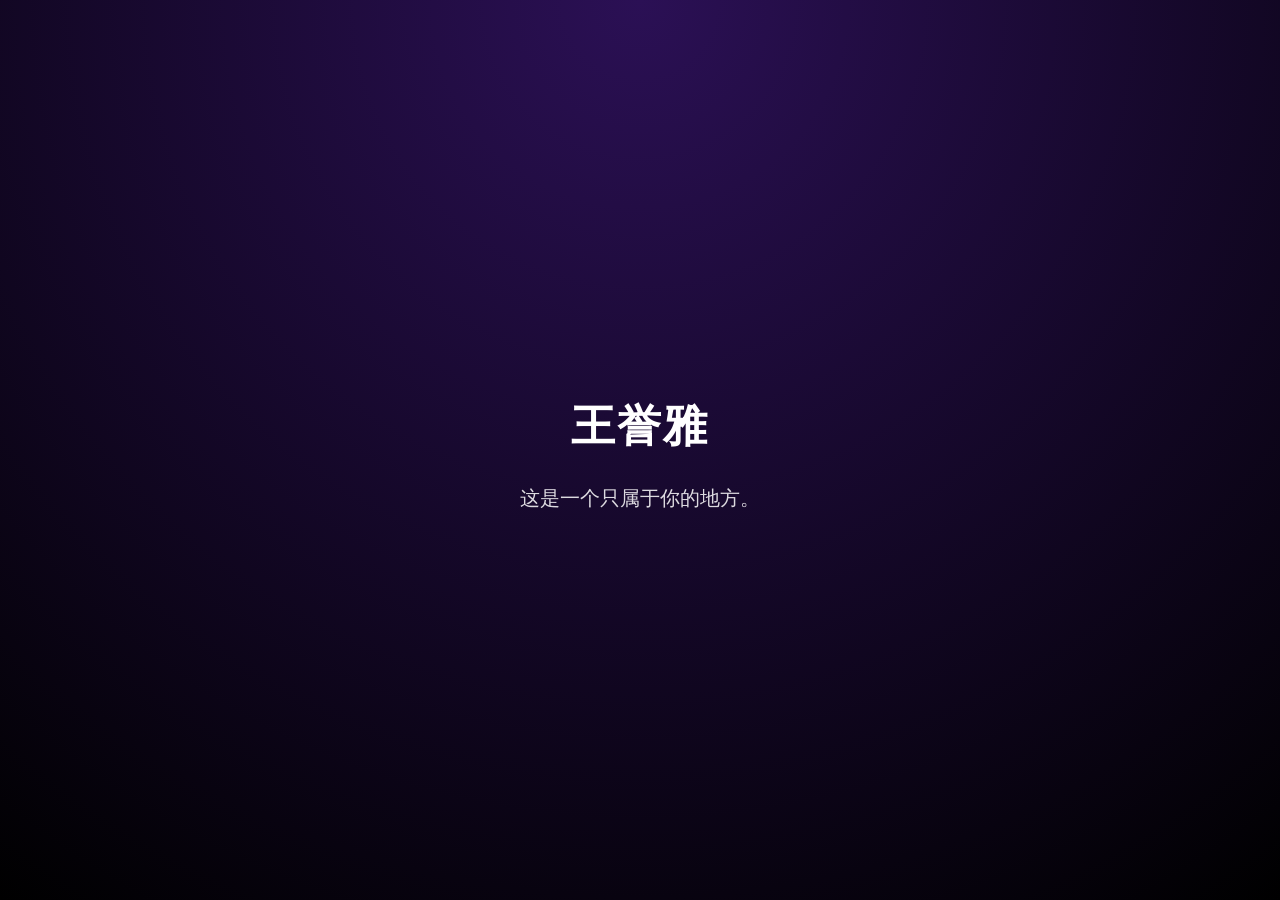
==== index.html @ dabc02f8 "Add initial HTML structure for Yuya page" ====
<!DOCTYPE html>
<html lang="zh-CN">
<head>
  <meta charset="UTF-8">
  <meta name="viewport" content="width=device-width, initial-scale=1.0">
  <title>Yuya</title>
  <style>
    body {
      margin: 0;
      height: 100vh;
      display: flex;
      align-items: center;
      justify-content: center;
      background: radial-gradient(circle at top, #2b1055, #000);
      color: white;
      font-family: -apple-system, BlinkMacSystemFont, "Microsoft YaHei", sans-serif;
      text-align: center;
    }
    h1 {
      font-size: 44px;
      letter-spacing: 2px;
    }
    p {
      font-size: 20px;
      opacity: 0.85;
    }
  </style>
</head>
<body>
  <div>
    <h1>王誉雅</h1>
    <p>这是一个只属于你的地方。</p>
  </div>
</body>
</html>
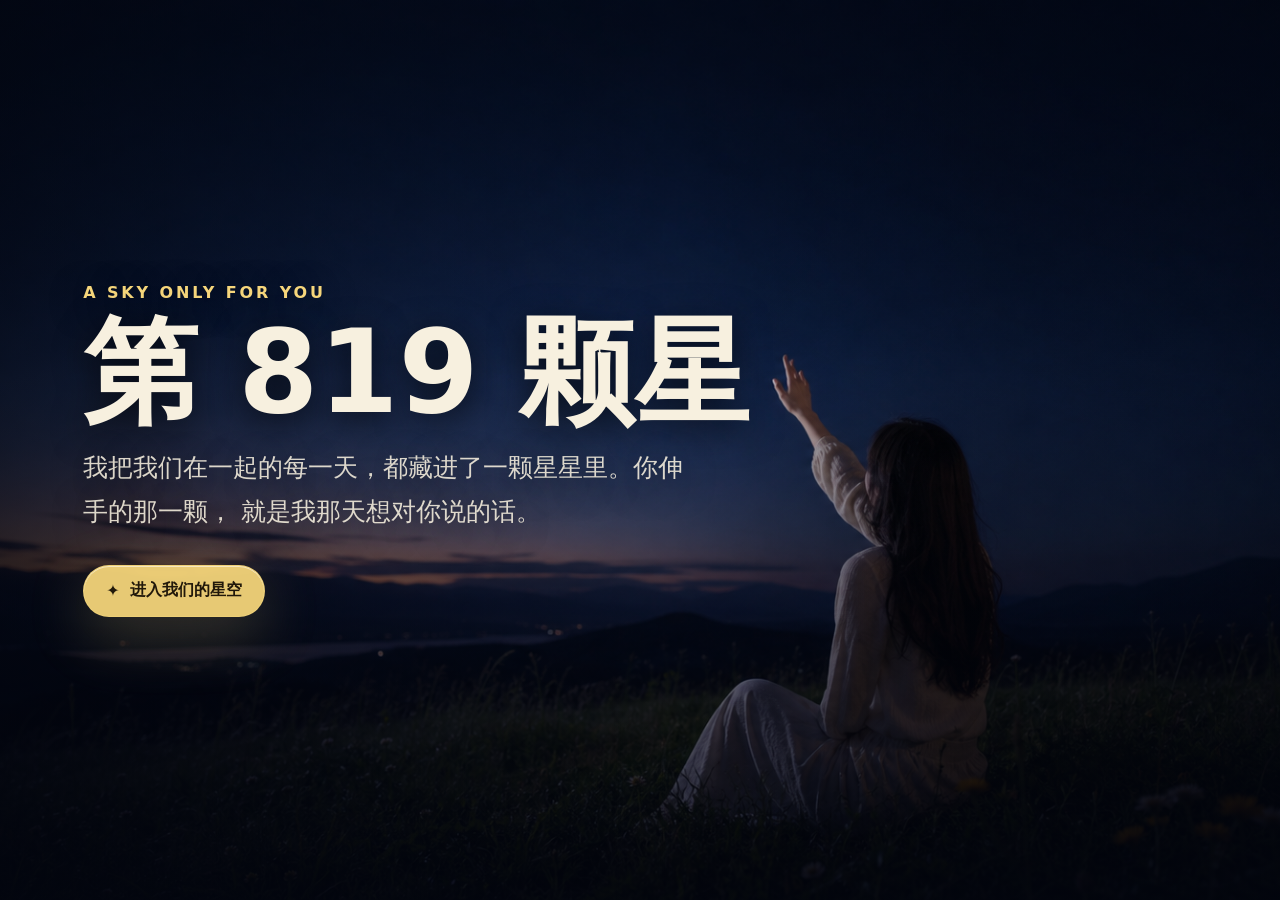
==== commit 23d8ff8f: "Deploy interactive star gift site" ====
--- a/index.html
+++ b/index.html
@@ -1,35 +1,96 @@
-<!DOCTYPE html>
+<!doctype html>
 <html lang="zh-CN">
-<head>
-  <meta charset="UTF-8">
-  <meta name="viewport" content="width=device-width, initial-scale=1.0">
-  <title>Yuya</title>
-  <style>
-    body {
-      margin: 0;
-      height: 100vh;
-      display: flex;
-      align-items: center;
-      justify-content: center;
-      background: radial-gradient(circle at top, #2b1055, #000);
-      color: white;
-      font-family: -apple-system, BlinkMacSystemFont, "Microsoft YaHei", sans-serif;
-      text-align: center;
-    }
-    h1 {
-      font-size: 44px;
-      letter-spacing: 2px;
-    }
-    p {
-      font-size: 20px;
-      opacity: 0.85;
-    }
-  </style>
-</head>
-<body>
-  <div>
-    <h1>王誉雅</h1>
-    <p>这是一个只属于你的地方。</p>
-  </div>
-</body>
+  <head>
+    <meta charset="UTF-8" />
+    <meta name="viewport" content="width=device-width, initial-scale=1.0" />
+    <meta
+      name="description"
+      content="一片会随着相爱天数生长的星空，每一天都是一颗可以摘下的星。"
+    />
+    <title>第 661 颗星</title>
+    <link
+      rel="icon"
+      href="data:image/svg+xml,%3Csvg xmlns='http://www.w3.org/2000/svg' viewBox='0 0 64 64'%3E%3Crect width='64' height='64' rx='18' fill='%23090f1f'/%3E%3Cpath d='M32 8l5.5 17.8L56 32l-18.5 6.2L32 56l-5.5-17.8L8 32l18.5-6.2L32 8z' fill='%23f6d67b'/%3E%3C/svg%3E"
+    />
+    <link rel="stylesheet" href="styles.css" />
+  </head>
+  <body>
+    <main class="app-shell" id="app">
+      <section class="intro" id="intro" aria-label="开场">
+        <img
+          class="intro__image"
+          src="assets/meadow-girl-real-sky.png"
+          alt="夜晚草坪上，一个女孩坐着向干净的夜空伸手"
+        />
+        <div class="intro__shade" aria-hidden="true"></div>
+        <div class="intro__copy">
+          <p class="intro__eyebrow">A sky only for you</p>
+          <h1>第 <span data-day-count>661</span> 颗星</h1>
+          <p>
+            我把我们在一起的每一天，都藏进了一颗星星里。你伸手的那一颗，
+            就是我那天想对你说的话。
+          </p>
+          <button class="intro__button" id="enterButton" type="button">
+            <span aria-hidden="true">✦</span>
+            进入我们的星空
+          </button>
+        </div>
+      </section>
+
+      <section class="sky" aria-label="我们的星空">
+        <img
+          class="sky__scene"
+          id="sceneImage"
+          src="assets/meadow-girl-real-sky.png"
+          alt="女孩坐在夜晚草坪上，向真实悬挂的星空伸出手"
+        />
+        <div class="sky__film" aria-hidden="true"></div>
+        <div class="sky__weather" aria-hidden="true"></div>
+
+        <header class="topbar" aria-label="星空状态">
+          <a class="brand" href="#app" aria-label="回到开场">
+            <span aria-hidden="true">✦</span>
+            <strong>第 <span data-day-count>661</span> 颗星</strong>
+          </a>
+          <div class="day-counter" aria-live="polite">
+            我们已经在一起
+            <strong data-day-count>661</strong>
+            天
+          </div>
+          <div class="sky-actions" aria-label="选择星星">
+            <button id="todayButton" type="button" aria-label="摘今天的星星">
+              今日
+            </button>
+            <button id="randomButton" type="button" aria-label="随机摘一颗星星">
+              随机
+            </button>
+            <label class="date-jump" aria-label="按日期寻找星星">
+              <span>日期</span>
+              <input id="dateInput" type="date" />
+            </label>
+          </div>
+        </header>
+
+        <div class="star-layer" id="starLayer" aria-label="可以摘下的星星"></div>
+        <div class="traveler-layer" id="travelerLayer" aria-hidden="true"></div>
+        <div class="hand-glow" id="handGlow" aria-hidden="true"></div>
+
+        <article class="projection" id="projection" aria-live="polite">
+          <span class="projection__day" id="projectionDay">第 661 天</span>
+          <h2 id="projectionTitle">今晚，先把这颗星给你</h2>
+          <p id="projectionMessage">
+            这颗星星还没有写下正式的话，但它已经属于我们。
+          </p>
+          <time id="projectionDate" datetime=""></time>
+        </article>
+
+        <p class="quiet-note">
+          这片星空会每天多一颗，直到很久很久以后。
+        </p>
+      </section>
+    </main>
+
+    <script src="data/stars.js"></script>
+    <script src="script.js"></script>
+  </body>
 </html>
--- a/styles.css
+++ b/styles.css
@@ -0,0 +1,735 @@
+:root {
+  color-scheme: dark;
+  --night: #07101d;
+  --night-deep: #030713;
+  --ink: #f7f0df;
+  --muted: rgba(247, 240, 223, 0.72);
+  --soft: rgba(247, 240, 223, 0.14);
+  --gold: #f6d67b;
+  --gold-hot: #fff0ad;
+  --rose: #f7a4a8;
+  --teal: #84e1d8;
+  --grass: #9ddb8c;
+  --panel: rgba(4, 10, 23, 0.48);
+  --line: rgba(255, 255, 255, 0.18);
+  --hand-x: 64.6vw;
+  --hand-y: 41.5vh;
+  font-family:
+    "Songti SC", "Noto Serif SC", "PingFang SC", system-ui, -apple-system,
+    BlinkMacSystemFont, "Segoe UI", sans-serif;
+}
+
+* {
+  box-sizing: border-box;
+}
+
+html,
+body {
+  min-width: 320px;
+  min-height: 100%;
+  margin: 0;
+}
+
+body {
+  overflow: hidden;
+  background: var(--night-deep);
+  color: var(--ink);
+}
+
+button,
+input {
+  font: inherit;
+}
+
+button {
+  cursor: pointer;
+}
+
+.app-shell {
+  position: relative;
+  min-height: 100svh;
+  overflow: hidden;
+  background: var(--night);
+}
+
+.intro,
+.sky {
+  position: absolute;
+  inset: 0;
+  min-height: 100svh;
+}
+
+.intro {
+  z-index: 20;
+  display: grid;
+  place-items: center;
+  padding: 32px;
+  transition:
+    opacity 900ms ease,
+    visibility 900ms ease,
+    transform 900ms ease;
+}
+
+.is-entered .intro {
+  pointer-events: none;
+  visibility: hidden;
+  opacity: 0;
+  transform: scale(1.04);
+}
+
+.intro__image,
+.sky__scene {
+  position: absolute;
+  inset: 0;
+  width: 100%;
+  height: 100%;
+  object-fit: cover;
+  object-position: center center;
+}
+
+.intro__shade {
+  position: absolute;
+  inset: 0;
+  background:
+    linear-gradient(180deg, rgba(2, 5, 15, 0.56), rgba(2, 5, 15, 0.18) 42%, rgba(2, 5, 15, 0.78)),
+    linear-gradient(90deg, rgba(2, 5, 15, 0.7), transparent 52%, rgba(2, 5, 15, 0.32));
+}
+
+.intro__copy {
+  position: relative;
+  width: min(760px, 100%);
+  margin-right: auto;
+  padding-left: clamp(0px, 4vw, 56px);
+  text-shadow: 0 8px 34px rgba(0, 0, 0, 0.62);
+}
+
+.intro__eyebrow {
+  margin: 0 0 16px;
+  color: var(--gold);
+  font-size: clamp(13px, 1.3vw, 16px);
+  font-weight: 700;
+  letter-spacing: 0.18em;
+  text-transform: uppercase;
+}
+
+.intro h1 {
+  margin: 0 0 18px;
+  font-size: clamp(52px, 9vw, 118px);
+  font-weight: 800;
+  line-height: 0.95;
+  letter-spacing: 0;
+}
+
+.intro p:not(.intro__eyebrow) {
+  max-width: 620px;
+  margin: 0 0 30px;
+  color: rgba(247, 240, 223, 0.88);
+  font-size: clamp(18px, 2.1vw, 25px);
+  line-height: 1.78;
+}
+
+.intro__button {
+  display: inline-flex;
+  align-items: center;
+  justify-content: center;
+  gap: 10px;
+  min-height: 52px;
+  padding: 0 22px;
+  border: 1px solid rgba(246, 214, 123, 0.42);
+  border-radius: 999px;
+  background: rgba(246, 214, 123, 0.94);
+  color: #21180a;
+  font-weight: 800;
+  box-shadow:
+    0 18px 60px rgba(246, 214, 123, 0.24),
+    inset 0 1px 0 rgba(255, 255, 255, 0.54);
+  transition:
+    transform 180ms ease,
+    box-shadow 180ms ease;
+}
+
+.intro__button:hover {
+  transform: translateY(-2px);
+  box-shadow:
+    0 24px 72px rgba(246, 214, 123, 0.32),
+    inset 0 1px 0 rgba(255, 255, 255, 0.62);
+}
+
+.sky {
+  z-index: 1;
+  overflow: hidden;
+}
+
+.sky__film,
+.sky__weather {
+  position: absolute;
+  inset: 0;
+  pointer-events: none;
+}
+
+.sky__film {
+  background:
+    linear-gradient(180deg, rgba(2, 5, 15, 0.5) 0%, rgba(2, 5, 15, 0.2) 34%, rgba(2, 5, 15, 0.12) 62%, rgba(2, 5, 15, 0.5) 100%),
+    radial-gradient(circle at 58% 38%, rgba(41, 103, 166, 0.18), transparent 42%),
+    linear-gradient(90deg, rgba(2, 5, 15, 0.34), transparent 46%, rgba(2, 5, 15, 0.22));
+}
+
+.sky__weather {
+  opacity: 0.72;
+  background-image:
+    radial-gradient(ellipse at 52% 26%, rgba(255, 246, 205, 0.12), transparent 32%),
+    radial-gradient(ellipse at 68% 36%, rgba(132, 225, 216, 0.12), transparent 34%),
+    linear-gradient(180deg, rgba(0, 0, 0, 0.2), transparent 38%, rgba(0, 0, 0, 0.28));
+  mask-image: linear-gradient(to bottom, rgba(0, 0, 0, 0.86), transparent 82%);
+}
+
+.topbar {
+  position: absolute;
+  top: 18px;
+  left: 50%;
+  z-index: 8;
+  display: grid;
+  grid-template-columns: auto minmax(190px, 1fr) auto;
+  align-items: center;
+  gap: 14px;
+  width: min(1180px, calc(100% - 28px));
+  min-height: 62px;
+  padding: 10px;
+  border: 1px solid rgba(255, 255, 255, 0.14);
+  border-radius: 28px;
+  background: rgba(3, 8, 20, 0.42);
+  box-shadow: 0 18px 80px rgba(0, 0, 0, 0.28);
+  transform: translateX(-50%);
+  backdrop-filter: blur(18px);
+}
+
+.brand {
+  display: inline-flex;
+  align-items: center;
+  gap: 10px;
+  min-width: 0;
+  color: var(--ink);
+  text-decoration: none;
+}
+
+.brand > span {
+  display: grid;
+  width: 36px;
+  height: 36px;
+  place-items: center;
+  border-radius: 50%;
+  background: rgba(246, 214, 123, 0.16);
+  color: var(--gold-hot);
+  box-shadow: 0 0 24px rgba(246, 214, 123, 0.24);
+}
+
+.brand strong,
+.day-counter strong {
+  font-weight: 800;
+}
+
+.day-counter {
+  min-width: 0;
+  color: rgba(247, 240, 223, 0.82);
+  font-size: 15px;
+  text-align: center;
+}
+
+.sky-actions {
+  display: flex;
+  align-items: center;
+  justify-content: flex-end;
+  gap: 8px;
+}
+
+.sky-actions button,
+.date-jump {
+  min-height: 40px;
+  border: 1px solid rgba(255, 255, 255, 0.14);
+  border-radius: 999px;
+  background: rgba(255, 255, 255, 0.08);
+  color: rgba(247, 240, 223, 0.88);
+  font-size: 14px;
+  font-weight: 700;
+}
+
+.sky-actions button {
+  padding: 0 15px;
+  transition:
+    background 160ms ease,
+    color 160ms ease,
+    transform 160ms ease;
+}
+
+.sky-actions button:hover {
+  background: rgba(246, 214, 123, 0.18);
+  color: var(--gold-hot);
+  transform: translateY(-1px);
+}
+
+.date-jump {
+  display: inline-flex;
+  align-items: center;
+  gap: 8px;
+  padding: 0 8px 0 14px;
+}
+
+.date-jump input {
+  width: 138px;
+  min-height: 30px;
+  border: 0;
+  color: var(--ink);
+  background: transparent;
+  color-scheme: dark;
+}
+
+.star-layer,
+.traveler-layer {
+  position: absolute;
+  inset: 0;
+  pointer-events: none;
+}
+
+.star-layer {
+  z-index: 4;
+  overflow: hidden;
+  perspective: 900px;
+  transform-style: preserve-3d;
+}
+
+.star {
+  position: absolute;
+  left: var(--x);
+  top: var(--y);
+  width: calc(var(--size) + 18px);
+  height: calc(var(--size) + 18px);
+  padding: 0;
+  border: 0;
+  border-radius: 50%;
+  background: transparent;
+  pointer-events: auto;
+  transform: translate3d(-50%, -50%, var(--depth)) scale(var(--scale));
+  animation:
+    star-suspend var(--sway) ease-in-out infinite,
+    twinkle var(--twinkle) ease-in-out infinite;
+  animation-delay: var(--delay);
+  transform-origin: 50% calc(0px - var(--thread));
+  will-change: transform, opacity;
+}
+
+.star::before {
+  content: "";
+  position: absolute;
+  left: 50%;
+  bottom: calc(50% + var(--size) * 0.18);
+  width: 1px;
+  height: var(--thread);
+  border-radius: 999px;
+  background: linear-gradient(
+    180deg,
+    transparent,
+    rgba(255, 255, 255, 0.08),
+    hsla(var(--hue), 100%, 86%, var(--thread-alpha))
+  );
+  opacity: var(--thread-alpha);
+  transform: translateX(-50%);
+  filter: blur(0.2px);
+  transition:
+    opacity 220ms ease,
+    height 220ms ease;
+}
+
+.star::after {
+  content: "";
+  position: absolute;
+  inset: 50% auto auto 50%;
+  width: calc(var(--size) * 7);
+  height: calc(var(--size) * 7);
+  border-radius: 50%;
+  opacity: 0.52;
+  background: radial-gradient(
+    circle,
+    hsla(var(--hue), 100%, 88%, 0.34),
+    hsla(var(--hue), 100%, 76%, 0.12) 36%,
+    transparent 68%
+  );
+  transform: translate(-50%, -50%);
+  filter: blur(1.1px);
+  transition:
+    opacity 180ms ease,
+    transform 180ms ease;
+}
+
+.star__core {
+  position: absolute;
+  left: 50%;
+  top: 50%;
+  width: var(--size);
+  height: var(--size);
+  border-radius: 50%;
+  background:
+    radial-gradient(circle at 35% 35%, #ffffff 0 16%, hsla(var(--hue), 100%, 90%, 0.98) 24%, hsla(var(--hue), 100%, 68%, 0.86) 48%, rgba(255, 255, 255, 0.1) 64%, transparent 78%),
+    radial-gradient(circle, hsla(var(--hue), 100%, 70%, 0.55), transparent 74%);
+  box-shadow:
+    0 0 calc(var(--size) * 1.6) hsla(var(--hue), 100%, 88%, 0.86),
+    0 0 calc(var(--size) * 4.4) hsla(var(--hue), 100%, 70%, var(--halo)),
+    0 0 calc(var(--size) * 8) rgba(255, 255, 255, 0.08);
+  transform: translate(-50%, -50%);
+  transition:
+    transform 180ms ease,
+    box-shadow 180ms ease,
+    filter 180ms ease;
+}
+
+.star:hover,
+.star:focus-visible,
+.star.is-active {
+  z-index: 2;
+  outline: 0;
+}
+
+.star:hover::before,
+.star:focus-visible::before,
+.star.is-active::before {
+  opacity: calc(var(--thread-alpha) + 0.28);
+}
+
+.star:hover::after,
+.star:focus-visible::after,
+.star.is-active::after {
+  opacity: 1;
+  transform: translate(-50%, -50%) scale(1.35);
+}
+
+.star:hover .star__core,
+.star:focus-visible .star__core,
+.star.is-active .star__core {
+  filter: saturate(1.22) brightness(1.28);
+  transform: translate(-50%, -50%) scale(1.55);
+  box-shadow:
+    0 0 calc(var(--size) * 2.6) hsla(var(--hue), 100%, 92%, 1),
+    0 0 calc(var(--size) * 7) hsla(var(--hue), 100%, 72%, 0.74),
+    0 0 calc(var(--size) * 13) rgba(132, 225, 216, 0.24);
+}
+
+.star--memory .star__core {
+  box-shadow:
+    0 0 calc(var(--size) * 2.4) rgba(247, 164, 168, 0.82),
+    0 0 calc(var(--size) * 6.2) rgba(247, 164, 168, 0.26),
+    0 0 calc(var(--size) * 11) rgba(255, 255, 255, 0.08);
+}
+
+.star--anniversary {
+  width: calc(var(--size) * 1.5 + 18px);
+  height: calc(var(--size) * 1.5 + 18px);
+}
+
+.star--anniversary .star__core {
+  width: calc(var(--size) * 1.5);
+  height: calc(var(--size) * 1.5);
+  box-shadow:
+    0 0 calc(var(--size) * 3) rgba(255, 246, 200, 1),
+    0 0 calc(var(--size) * 8.5) rgba(246, 214, 123, 0.54),
+    0 0 calc(var(--size) * 15) rgba(132, 225, 216, 0.18);
+}
+
+.star--letter {
+  width: calc(var(--size) * 1.85 + 18px);
+  height: calc(var(--size) * 1.85 + 18px);
+}
+
+.star--letter .star__core {
+  width: calc(var(--size) * 1.85);
+  height: calc(var(--size) * 1.85);
+  background:
+    radial-gradient(circle at 34% 34%, #ffffff 0 22%, #fff8d3 32%, rgba(246, 214, 123, 0.88) 52%, rgba(255, 255, 255, 0.12) 66%, transparent 80%),
+    radial-gradient(circle, rgba(247, 164, 168, 0.5), transparent 78%);
+  box-shadow:
+    0 0 calc(var(--size) * 4) rgba(255, 255, 255, 0.94),
+    0 0 calc(var(--size) * 12) rgba(246, 214, 123, 0.56),
+    0 0 calc(var(--size) * 18) rgba(247, 164, 168, 0.24);
+}
+
+.traveler-layer {
+  z-index: 10;
+}
+
+.traveling-star {
+  position: fixed;
+  left: 0;
+  top: 0;
+  width: 14px;
+  height: 14px;
+  border-radius: 50%;
+  background: #fff7c9;
+  box-shadow:
+    0 0 18px rgba(255, 247, 201, 1),
+    0 0 52px rgba(246, 214, 123, 0.72),
+    0 0 120px rgba(132, 225, 216, 0.34);
+  pointer-events: none;
+}
+
+.traveling-star::before,
+.traveling-star::after {
+  content: "";
+  position: absolute;
+  left: 50%;
+  top: 50%;
+  width: 64px;
+  height: 2px;
+  border-radius: 999px;
+  background: linear-gradient(90deg, transparent, rgba(255, 247, 201, 0.9), transparent);
+  transform: translate(-50%, -50%);
+}
+
+.traveling-star::after {
+  transform: translate(-50%, -50%) rotate(90deg);
+}
+
+.hand-glow {
+  position: fixed;
+  left: var(--hand-x);
+  top: var(--hand-y);
+  z-index: 7;
+  width: clamp(78px, 8vw, 128px);
+  height: clamp(78px, 8vw, 128px);
+  border-radius: 50%;
+  opacity: 0;
+  pointer-events: none;
+  background:
+    radial-gradient(circle, rgba(255, 244, 184, 0.7), rgba(246, 214, 123, 0.28) 34%, rgba(132, 225, 216, 0.1) 56%, transparent 72%);
+  transform: translate(-50%, -50%) scale(0.72);
+  transition:
+    opacity 240ms ease,
+    transform 420ms ease;
+  filter: blur(0.5px);
+}
+
+.is-catching .hand-glow {
+  opacity: 1;
+  transform: translate(-50%, -50%) scale(1);
+}
+
+.projection {
+  position: absolute;
+  top: clamp(118px, 18vh, 180px);
+  left: 50%;
+  z-index: 6;
+  width: min(920px, calc(100% - 36px));
+  pointer-events: none;
+  text-align: center;
+  text-shadow:
+    0 0 18px rgba(246, 214, 123, 0.28),
+    0 10px 36px rgba(0, 0, 0, 0.72);
+  opacity: 0;
+  transform: translate(-50%, 12px);
+  transition:
+    opacity 520ms ease,
+    transform 520ms ease;
+}
+
+.projection.is-visible {
+  opacity: 1;
+  transform: translate(-50%, 0);
+}
+
+.projection::before {
+  content: "";
+  position: absolute;
+  inset: -46px -24px -20px;
+  z-index: -1;
+  opacity: 0.82;
+  background:
+    linear-gradient(90deg, transparent, rgba(246, 214, 123, 0.12), transparent),
+    linear-gradient(180deg, rgba(132, 225, 216, 0.12), transparent 72%);
+  mask-image: radial-gradient(ellipse at center, #000 0 54%, transparent 78%);
+}
+
+.projection__day {
+  display: inline-flex;
+  align-items: center;
+  min-height: 30px;
+  padding: 0 14px;
+  border: 1px solid rgba(246, 214, 123, 0.28);
+  border-radius: 999px;
+  background: rgba(246, 214, 123, 0.1);
+  color: var(--gold-hot);
+  font-size: 14px;
+  font-weight: 800;
+}
+
+.projection h2 {
+  margin: 15px 0 12px;
+  color: #fff8da;
+  font-size: clamp(31px, 4.35vw, 58px);
+  font-weight: 800;
+  line-height: 1.08;
+  letter-spacing: 0;
+}
+
+.projection p {
+  margin: 0 auto;
+  max-width: 780px;
+  color: rgba(247, 240, 223, 0.92);
+  font-size: clamp(17px, 2.3vw, 25px);
+  line-height: 1.8;
+}
+
+.projection time {
+  display: block;
+  margin-top: 16px;
+  color: rgba(132, 225, 216, 0.86);
+  font-size: 14px;
+  font-weight: 700;
+}
+
+.quiet-note {
+  position: absolute;
+  left: 50%;
+  bottom: clamp(18px, 4vh, 42px);
+  z-index: 8;
+  width: min(760px, calc(100% - 32px));
+  margin: 0;
+  color: rgba(247, 240, 223, 0.76);
+  font-size: clamp(14px, 1.7vw, 18px);
+  line-height: 1.6;
+  text-align: center;
+  text-shadow: 0 8px 28px rgba(0, 0, 0, 0.72);
+  transform: translateX(-50%);
+}
+
+@keyframes twinkle {
+  0%,
+  100% {
+    opacity: 0.52;
+  }
+  45% {
+    opacity: 0.9;
+  }
+  70% {
+    opacity: 0.34;
+  }
+}
+
+@keyframes star-suspend {
+  0%,
+  100% {
+    transform: translate3d(-50%, -50%, var(--depth)) scale(var(--scale)) rotate(-0.45deg);
+  }
+  50% {
+    transform: translate3d(calc(-50% + 2px), calc(-50% - 1px), var(--depth)) scale(var(--scale)) rotate(0.45deg);
+  }
+}
+
+@media (max-width: 820px) {
+  .intro {
+    place-items: end start;
+    padding: 28px 22px 86px;
+  }
+
+  .intro__shade {
+    background:
+      linear-gradient(180deg, rgba(2, 5, 15, 0.38), rgba(2, 5, 15, 0.18) 32%, rgba(2, 5, 15, 0.84)),
+      linear-gradient(90deg, rgba(2, 5, 15, 0.58), transparent);
+  }
+
+  .intro__copy {
+    padding-left: 0;
+  }
+
+  .intro h1 {
+    font-size: clamp(46px, 17vw, 82px);
+  }
+
+  .intro p:not(.intro__eyebrow) {
+    font-size: 17px;
+  }
+
+  .topbar {
+    grid-template-columns: 1fr;
+    gap: 8px;
+    width: calc(100% - 22px);
+    border-radius: 22px;
+  }
+
+  .brand {
+    justify-content: center;
+  }
+
+  .day-counter {
+    font-size: 14px;
+  }
+
+  .sky-actions {
+    justify-content: center;
+    flex-wrap: wrap;
+  }
+
+  .sky-actions button,
+  .date-jump {
+    min-height: 36px;
+    font-size: 13px;
+  }
+
+  .date-jump input {
+    width: 126px;
+  }
+
+  .projection {
+    top: clamp(202px, 25vh, 228px);
+  }
+
+  .projection h2 {
+    font-size: clamp(28px, 10vw, 46px);
+  }
+
+  .projection p {
+    font-size: 16px;
+  }
+
+  .quiet-note {
+    bottom: 18px;
+    font-size: 13px;
+  }
+
+  .star {
+    width: calc(var(--size) * 1.12);
+    height: calc(var(--size) * 1.12);
+  }
+}
+
+@media (max-width: 520px) {
+  .sky__scene,
+  .intro__image {
+    object-position: 57% center;
+  }
+
+  .projection {
+    top: clamp(208px, 26vh, 232px);
+  }
+
+  .projection__day {
+    min-height: 26px;
+    font-size: 12px;
+  }
+
+  .projection time {
+    font-size: 12px;
+  }
+
+  .date-jump {
+    width: min(100%, 260px);
+    justify-content: center;
+  }
+}
+
+@media (prefers-reduced-motion: reduce) {
+  *,
+  *::before,
+  *::after {
+    scroll-behavior: auto !important;
+    animation-duration: 1ms !important;
+    animation-iteration-count: 1 !important;
+    transition-duration: 1ms !important;
+  }
+}
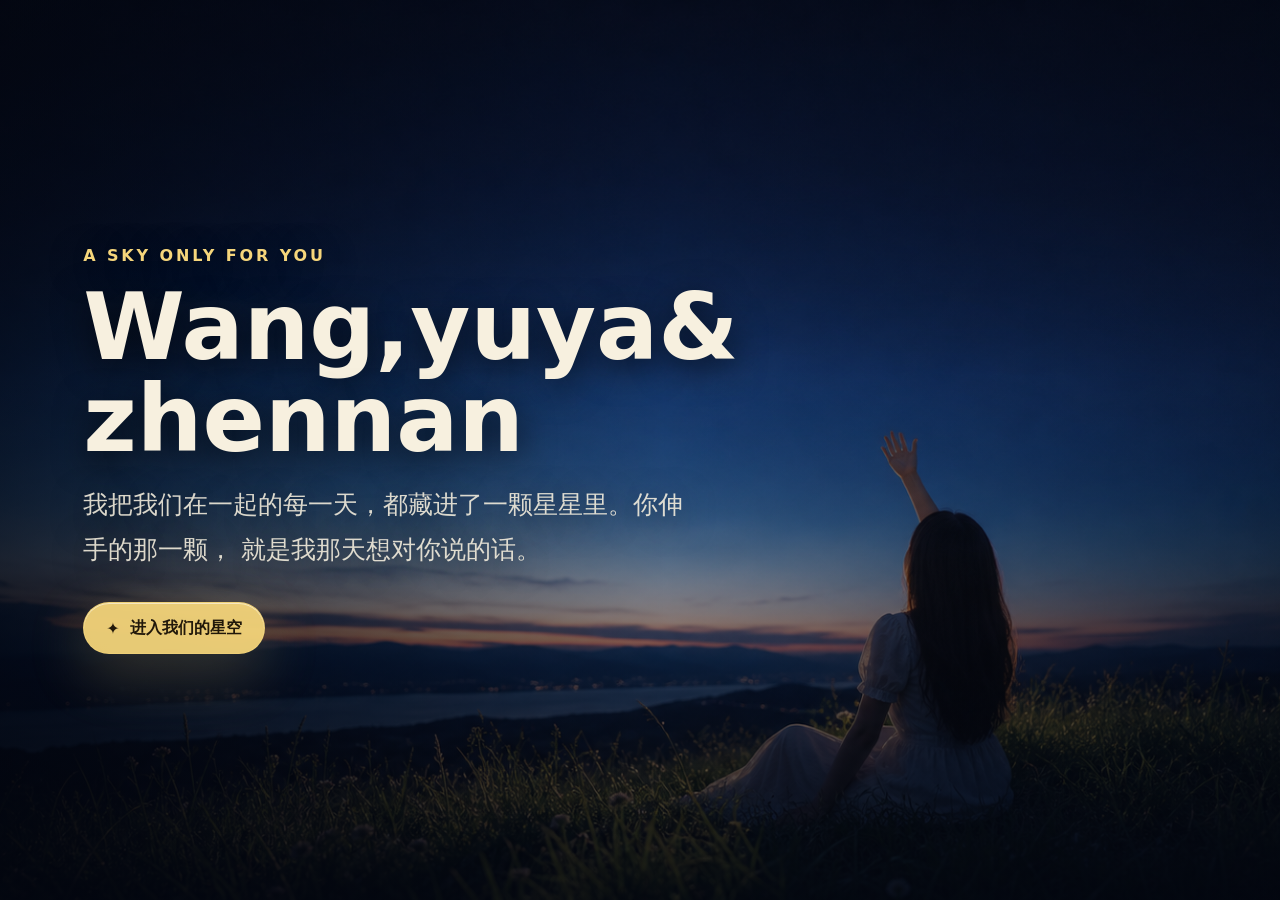
==== commit 6e5a0792: "Refine starfield depth and interaction" ====
--- a/index.html
+++ b/index.html
@@ -7,7 +7,7 @@
       name="description"
       content="一片会随着相爱天数生长的星空，每一天都是一颗可以摘下的星。"
     />
-    <title>第 661 颗星</title>
+    <title>Wang,yuya&zhennan</title>
     <link
       rel="icon"
       href="data:image/svg+xml,%3Csvg xmlns='http://www.w3.org/2000/svg' viewBox='0 0 64 64'%3E%3Crect width='64' height='64' rx='18' fill='%23090f1f'/%3E%3Cpath d='M32 8l5.5 17.8L56 32l-18.5 6.2L32 56l-5.5-17.8L8 32l18.5-6.2L32 8z' fill='%23f6d67b'/%3E%3C/svg%3E"
@@ -15,17 +15,22 @@
     <link rel="stylesheet" href="styles.css" />
   </head>
   <body>
+    <div class="loader" id="loader" aria-label="正在加载星空">
+      <div class="loader__spark" aria-hidden="true">✦</div>
+      <p>正在铺开星空…</p>
+    </div>
+
     <main class="app-shell" id="app">
       <section class="intro" id="intro" aria-label="开场">
         <img
           class="intro__image"
-          src="assets/meadow-girl-real-sky.png"
+          src="assets/meadow-girl-hq-sky.png"
           alt="夜晚草坪上，一个女孩坐着向干净的夜空伸手"
         />
         <div class="intro__shade" aria-hidden="true"></div>
         <div class="intro__copy">
           <p class="intro__eyebrow">A sky only for you</p>
-          <h1>第 <span data-day-count>661</span> 颗星</h1>
+          <h1>Wang,yuya&zhennan</h1>
           <p>
             我把我们在一起的每一天，都藏进了一颗星星里。你伸手的那一颗，
             就是我那天想对你说的话。
@@ -41,16 +46,25 @@
         <img
           class="sky__scene"
           id="sceneImage"
-          src="assets/meadow-girl-real-sky.png"
+          src="assets/meadow-girl-hq-sky.png"
           alt="女孩坐在夜晚草坪上，向真实悬挂的星空伸出手"
         />
+        <img
+          class="sky__figure"
+          id="figureMotion"
+          src="assets/meadow-girl-hq-sky.png"
+          alt=""
+          aria-hidden="true"
+        />
+        <div class="sky__depth" aria-hidden="true"></div>
         <div class="sky__film" aria-hidden="true"></div>
         <div class="sky__weather" aria-hidden="true"></div>
+        <canvas class="star-canvas" id="starCanvas" aria-hidden="true"></canvas>
 
         <header class="topbar" aria-label="星空状态">
           <a class="brand" href="#app" aria-label="回到开场">
             <span aria-hidden="true">✦</span>
-            <strong>第 <span data-day-count>661</span> 颗星</strong>
+            <strong>Wang,yuya&zhennan</strong>
           </a>
           <div class="day-counter" aria-live="polite">
             我们已经在一起
--- a/styles.css
+++ b/styles.css
@@ -23,6 +23,41 @@
   box-sizing: border-box;
 }
 
+.loader {
+  position: fixed;
+  inset: 0;
+  z-index: 100;
+  display: grid;
+  place-items: center;
+  align-content: center;
+  gap: 16px;
+  background: var(--night-deep);
+  transition: opacity 500ms ease, visibility 500ms ease;
+}
+
+.loader.is-hidden {
+  opacity: 0;
+  visibility: hidden;
+  pointer-events: none;
+}
+
+.loader__spark {
+  font-size: 48px;
+  color: var(--gold-hot);
+  animation: loaderPulse 1.2s ease-in-out infinite;
+}
+
+.loader p {
+  margin: 0;
+  color: var(--muted);
+  font-size: 15px;
+}
+
+@keyframes loaderPulse {
+  0%, 100% { opacity: 0.4; transform: scale(0.8); }
+  50% { opacity: 1; transform: scale(1.1); }
+}
+
 html,
 body {
   min-width: 320px;
@@ -78,13 +113,78 @@
 }
 
 .intro__image,
-.sky__scene {
+.sky__scene,
+.sky__figure {
   position: absolute;
   inset: 0;
+  z-index: 0;
   width: 100%;
   height: 100%;
   object-fit: cover;
   object-position: center center;
+}
+
+.sky__scene {
+  transform: scale(1.012);
+  filter: saturate(1.05) contrast(1.04) brightness(0.98);
+  transform-origin: 50% 55%;
+}
+
+.sky__figure {
+  z-index: 2;
+  pointer-events: none;
+  opacity: 0.96;
+  clip-path: polygon(48% 33%, 100% 28%, 100% 100%, 44% 100%);
+  filter: saturate(1.08) contrast(1.05) brightness(1.03);
+  -webkit-mask-image:
+    radial-gradient(ellipse at 70% 66%, #000 0 32%, rgba(0, 0, 0, 0.9) 42%, transparent 68%);
+  mask-image:
+    radial-gradient(ellipse at 70% 66%, #000 0 32%, rgba(0, 0, 0, 0.9) 42%, transparent 68%);
+  transform: translate3d(0, 0, 0) scale(1.012);
+  transform-origin: 69% 61%;
+  animation: figureIdle 8.5s cubic-bezier(0.45, 0, 0.2, 1) infinite;
+  will-change: transform, filter;
+}
+
+.app-shell.is-star-traveling .sky__figure {
+  animation: figureReach 1.65s cubic-bezier(0.16, 0.84, 0.18, 1) both;
+}
+
+.app-shell.is-star-traveling .sky__scene {
+  filter: saturate(1.07) contrast(1.05) brightness(1.01);
+}
+
+@keyframes figureIdle {
+  0%,
+  100% {
+    transform: translate3d(0, 0, 0) rotate(-0.03deg) scale(1.012);
+    filter: saturate(1.08) contrast(1.05) brightness(1.02);
+  }
+  45% {
+    transform: translate3d(0.28vw, -0.24vh, 0) rotate(0.12deg) scale(1.017);
+    filter: saturate(1.1) contrast(1.05) brightness(1.055);
+  }
+  70% {
+    transform: translate3d(0.08vw, 0.08vh, 0) rotate(0.02deg) scale(1.014);
+  }
+}
+
+@keyframes figureReach {
+  0% {
+    transform: translate3d(0, 0, 0) rotate(-0.03deg) scale(1.012);
+    filter: saturate(1.08) contrast(1.05) brightness(1.02);
+  }
+  36% {
+    transform: translate3d(0.22vw, -0.2vh, 0) rotate(0.04deg) scale(1.017);
+  }
+  66% {
+    transform: translate3d(0.55vw, -0.72vh, 0) rotate(0.28deg) scale(1.024);
+    filter: saturate(1.12) contrast(1.06) brightness(1.09);
+  }
+  100% {
+    transform: translate3d(0.12vw, -0.08vh, 0) rotate(0.02deg) scale(1.014);
+    filter: saturate(1.08) contrast(1.05) brightness(1.03);
+  }
 }
 
 .intro__shade {
@@ -114,10 +214,12 @@
 
 .intro h1 {
   margin: 0 0 18px;
-  font-size: clamp(52px, 9vw, 118px);
+  max-width: min(980px, 92vw);
+  font-size: clamp(42px, 7.2vw, 96px);
   font-weight: 800;
-  line-height: 0.95;
+  line-height: 1;
   letter-spacing: 0;
+  overflow-wrap: anywhere;
 }
 
 .intro p:not(.intro__eyebrow) {
@@ -160,27 +262,49 @@
   overflow: hidden;
 }
 
+.sky__depth,
 .sky__film,
 .sky__weather {
   position: absolute;
   inset: 0;
-  pointer-events: none;
+  z-index: 1;
+  pointer-events: none;
+}
+
+.sky__depth {
+  z-index: 1;
+  background:
+    linear-gradient(180deg, rgba(0, 3, 12, 0.58) 0%, rgba(0, 5, 17, 0.22) 38%, rgba(2, 9, 18, 0.04) 54%, rgba(1, 5, 11, 0.54) 100%),
+    linear-gradient(90deg, rgba(1, 4, 13, 0.36), transparent 38%, rgba(1, 5, 13, 0.08) 62%, rgba(1, 4, 12, 0.3)),
+    radial-gradient(ellipse at 68% 55%, rgba(255, 236, 174, 0.12), transparent 24%),
+    radial-gradient(ellipse at 67% 84%, rgba(8, 20, 18, 0.52), transparent 42%);
 }
 
 .sky__film {
+  z-index: 3;
   background:
-    linear-gradient(180deg, rgba(2, 5, 15, 0.5) 0%, rgba(2, 5, 15, 0.2) 34%, rgba(2, 5, 15, 0.12) 62%, rgba(2, 5, 15, 0.5) 100%),
-    radial-gradient(circle at 58% 38%, rgba(41, 103, 166, 0.18), transparent 42%),
-    linear-gradient(90deg, rgba(2, 5, 15, 0.34), transparent 46%, rgba(2, 5, 15, 0.22));
+    linear-gradient(180deg, rgba(2, 5, 15, 0.16) 0%, rgba(2, 5, 15, 0.02) 44%, rgba(2, 5, 15, 0.2) 80%, rgba(2, 5, 15, 0.56) 100%),
+    linear-gradient(90deg, rgba(2, 5, 15, 0.2), transparent 48%, rgba(2, 5, 15, 0.18));
 }
 
 .sky__weather {
-  opacity: 0.72;
+  z-index: 5;
+  opacity: 0.28;
   background-image:
-    radial-gradient(ellipse at 52% 26%, rgba(255, 246, 205, 0.12), transparent 32%),
-    radial-gradient(ellipse at 68% 36%, rgba(132, 225, 216, 0.12), transparent 34%),
-    linear-gradient(180deg, rgba(0, 0, 0, 0.2), transparent 38%, rgba(0, 0, 0, 0.28));
+    linear-gradient(105deg, transparent 0 38%, rgba(255, 246, 205, 0.045) 48%, transparent 62%),
+    radial-gradient(ellipse at 68% 36%, rgba(132, 225, 216, 0.055), transparent 38%);
+  -webkit-mask-image: linear-gradient(to bottom, rgba(0, 0, 0, 0.86), transparent 82%);
   mask-image: linear-gradient(to bottom, rgba(0, 0, 0, 0.86), transparent 82%);
+}
+
+.star-canvas {
+  position: absolute;
+  inset: 0;
+  z-index: 4;
+  width: 100%;
+  height: 100%;
+  pointer-events: none;
+  mix-blend-mode: screen;
 }
 
 .topbar {
@@ -291,199 +415,160 @@
 }
 
 .star-layer {
-  z-index: 4;
+  z-index: 5;
   overflow: hidden;
-  perspective: 900px;
-  transform-style: preserve-3d;
 }
 
 .star {
   position: absolute;
   left: var(--x);
   top: var(--y);
-  width: calc(var(--size) + 18px);
-  height: calc(var(--size) + 18px);
+  width: var(--hit);
+  height: var(--hit);
   padding: 0;
   border: 0;
   border-radius: 50%;
   background: transparent;
   pointer-events: auto;
-  transform: translate3d(-50%, -50%, var(--depth)) scale(var(--scale));
-  animation:
-    star-suspend var(--sway) ease-in-out infinite,
-    twinkle var(--twinkle) ease-in-out infinite;
-  animation-delay: var(--delay);
-  transform-origin: 50% calc(0px - var(--thread));
-  will-change: transform, opacity;
-}
-
-.star::before {
-  content: "";
-  position: absolute;
-  left: 50%;
-  bottom: calc(50% + var(--size) * 0.18);
-  width: 1px;
-  height: var(--thread);
-  border-radius: 999px;
-  background: linear-gradient(
-    180deg,
-    transparent,
-    rgba(255, 255, 255, 0.08),
-    hsla(var(--hue), 100%, 86%, var(--thread-alpha))
-  );
-  opacity: var(--thread-alpha);
-  transform: translateX(-50%);
-  filter: blur(0.2px);
-  transition:
-    opacity 220ms ease,
-    height 220ms ease;
-}
-
-.star::after {
-  content: "";
-  position: absolute;
-  inset: 50% auto auto 50%;
-  width: calc(var(--size) * 7);
-  height: calc(var(--size) * 7);
-  border-radius: 50%;
-  opacity: 0.52;
-  background: radial-gradient(
-    circle,
-    hsla(var(--hue), 100%, 88%, 0.34),
-    hsla(var(--hue), 100%, 76%, 0.12) 36%,
-    transparent 68%
-  );
   transform: translate(-50%, -50%);
-  filter: blur(1.1px);
-  transition:
-    opacity 180ms ease,
-    transform 180ms ease;
-}
-
-.star__core {
-  position: absolute;
-  left: 50%;
-  top: 50%;
-  width: var(--size);
-  height: var(--size);
-  border-radius: 50%;
-  background:
-    radial-gradient(circle at 35% 35%, #ffffff 0 16%, hsla(var(--hue), 100%, 90%, 0.98) 24%, hsla(var(--hue), 100%, 68%, 0.86) 48%, rgba(255, 255, 255, 0.1) 64%, transparent 78%),
-    radial-gradient(circle, hsla(var(--hue), 100%, 70%, 0.55), transparent 74%);
-  box-shadow:
-    0 0 calc(var(--size) * 1.6) hsla(var(--hue), 100%, 88%, 0.86),
-    0 0 calc(var(--size) * 4.4) hsla(var(--hue), 100%, 70%, var(--halo)),
-    0 0 calc(var(--size) * 8) rgba(255, 255, 255, 0.08);
-  transform: translate(-50%, -50%);
-  transition:
-    transform 180ms ease,
-    box-shadow 180ms ease,
-    filter 180ms ease;
 }
 
 .star:hover,
 .star:focus-visible,
 .star.is-active {
-  z-index: 2;
+  z-index: 3;
   outline: 0;
+}
+
+.star--has-message::after {
+  content: "";
+  position: absolute;
+  inset: 8%;
+  border-radius: 50%;
+  background:
+    radial-gradient(circle, rgba(255, 246, 205, 0.14), rgba(246, 214, 123, 0.04) 42%, transparent 72%);
+  filter: blur(8px);
+  animation: messagePulse 2.8s ease-in-out infinite;
+  pointer-events: none;
+}
+
+@keyframes messagePulse {
+  0%, 100% { opacity: 0.26; transform: scale(0.72); }
+  50% { opacity: 0.62; transform: scale(1); }
+}
+
+.star::before {
+  content: "";
+  position: absolute;
+  inset: 16%;
+  border-radius: 50%;
+  opacity: 0;
+  background:
+    radial-gradient(circle, rgba(255, 248, 220, 0.16), rgba(246, 214, 123, 0.045) 46%, transparent 76%);
+  filter: blur(12px);
+  transform: scale(0.52);
+  transition:
+    opacity 260ms ease,
+    transform 420ms cubic-bezier(0.16, 0.84, 0.2, 1);
+  pointer-events: none;
 }
 
 .star:hover::before,
 .star:focus-visible::before,
 .star.is-active::before {
-  opacity: calc(var(--thread-alpha) + 0.28);
-}
-
-.star:hover::after,
-.star:focus-visible::after,
-.star.is-active::after {
   opacity: 1;
-  transform: translate(-50%, -50%) scale(1.35);
-}
-
-.star:hover .star__core,
-.star:focus-visible .star__core,
-.star.is-active .star__core {
-  filter: saturate(1.22) brightness(1.28);
-  transform: translate(-50%, -50%) scale(1.55);
-  box-shadow:
-    0 0 calc(var(--size) * 2.6) hsla(var(--hue), 100%, 92%, 1),
-    0 0 calc(var(--size) * 7) hsla(var(--hue), 100%, 72%, 0.74),
-    0 0 calc(var(--size) * 13) rgba(132, 225, 216, 0.24);
-}
-
-.star--memory .star__core {
-  box-shadow:
-    0 0 calc(var(--size) * 2.4) rgba(247, 164, 168, 0.82),
-    0 0 calc(var(--size) * 6.2) rgba(247, 164, 168, 0.26),
-    0 0 calc(var(--size) * 11) rgba(255, 255, 255, 0.08);
-}
-
-.star--anniversary {
-  width: calc(var(--size) * 1.5 + 18px);
-  height: calc(var(--size) * 1.5 + 18px);
-}
-
-.star--anniversary .star__core {
-  width: calc(var(--size) * 1.5);
-  height: calc(var(--size) * 1.5);
-  box-shadow:
-    0 0 calc(var(--size) * 3) rgba(255, 246, 200, 1),
-    0 0 calc(var(--size) * 8.5) rgba(246, 214, 123, 0.54),
-    0 0 calc(var(--size) * 15) rgba(132, 225, 216, 0.18);
-}
-
-.star--letter {
-  width: calc(var(--size) * 1.85 + 18px);
-  height: calc(var(--size) * 1.85 + 18px);
-}
-
-.star--letter .star__core {
-  width: calc(var(--size) * 1.85);
-  height: calc(var(--size) * 1.85);
-  background:
-    radial-gradient(circle at 34% 34%, #ffffff 0 22%, #fff8d3 32%, rgba(246, 214, 123, 0.88) 52%, rgba(255, 255, 255, 0.12) 66%, transparent 80%),
-    radial-gradient(circle, rgba(247, 164, 168, 0.5), transparent 78%);
-  box-shadow:
-    0 0 calc(var(--size) * 4) rgba(255, 255, 255, 0.94),
-    0 0 calc(var(--size) * 12) rgba(246, 214, 123, 0.56),
-    0 0 calc(var(--size) * 18) rgba(247, 164, 168, 0.24);
+  transform: scale(1);
 }
 
 .traveler-layer {
   z-index: 10;
 }
 
-.traveling-star {
+.travel-canvas {
+  position: fixed;
+  inset: 0;
+  z-index: 100;
+  pointer-events: none;
+}
+
+/* Flying star — soft point light for the close approach */
+.fly-star {
   position: fixed;
   left: 0;
   top: 0;
-  width: 14px;
-  height: 14px;
+  z-index: 101;
+  width: 18px;
+  height: 18px;
   border-radius: 50%;
-  background: #fff7c9;
+  background: transparent;
+  transform: translate(-50%, -50%) scale(0);
+  pointer-events: none;
+  will-change: transform;
+  opacity: var(--fly-opacity, 0.96);
+  filter:
+    blur(var(--fly-blur, 0.18px))
+    drop-shadow(0 0 18px rgba(255, 246, 205, 0.58));
+}
+
+.fly-star__core {
+  position: absolute;
+  inset: -82%;
+  border-radius: 50%;
+  background: radial-gradient(
+    circle at 42% 38%,
+    rgba(255, 255, 255, 0.98) 0 5%,
+    rgba(255, 248, 216, 0.86) 14%,
+    rgba(246, 214, 123, 0.42) 37%,
+    rgba(132, 225, 216, 0.1) 58%,
+    rgba(132, 225, 216, 0) 76%
+  );
   box-shadow:
-    0 0 18px rgba(255, 247, 201, 1),
-    0 0 52px rgba(246, 214, 123, 0.72),
-    0 0 120px rgba(132, 225, 216, 0.34);
-  pointer-events: none;
-}
-
-.traveling-star::before,
-.traveling-star::after {
-  content: "";
-  position: absolute;
-  left: 50%;
-  top: 50%;
-  width: 64px;
-  height: 2px;
-  border-radius: 999px;
-  background: linear-gradient(90deg, transparent, rgba(255, 247, 201, 0.9), transparent);
+    0 0 18px rgba(255, 255, 255, 0.62),
+    0 0 46px rgba(255, 244, 184, 0.42),
+    0 0 96px rgba(246, 214, 123, 0.24);
+}
+
+.fly-star__aura {
+  position: absolute;
+  inset: -180%;
+  opacity: 0.18;
+  border-radius: 50%;
+  background:
+    radial-gradient(ellipse at 50% 50%, rgba(255, 250, 222, 0.2), transparent 64%);
+  transform: rotate(var(--fly-angle, 0deg)) scaleX(1.8);
+  filter: blur(6px);
+  transition: opacity 180ms ease;
+}
+
+.fly-star.is-large .fly-star__aura {
+  opacity: 0.34;
+}
+
+.arrival-bloom {
+  position: fixed;
+  left: 0;
+  top: 0;
+  z-index: 102;
+  width: 0;
+  height: 0;
+  border-radius: 50%;
+  background: transparent;
   transform: translate(-50%, -50%);
-}
-
-.traveling-star::after {
-  transform: translate(-50%, -50%) rotate(90deg);
+  pointer-events: none;
+  opacity: 0;
+  background:
+    radial-gradient(circle, rgba(255, 255, 255, 0.62) 0 7%, rgba(255, 245, 196, 0.22) 25%, rgba(246, 214, 123, 0.09) 44%, transparent 72%);
+  filter: blur(2px);
+  transition:
+    width 680ms cubic-bezier(0.08, 0.82, 0.17, 1),
+    height 680ms cubic-bezier(0.08, 0.82, 0.17, 1),
+    opacity 680ms cubic-bezier(0.08, 0.82, 0.17, 1);
+}
+
+.arrival-bloom.is-burst {
+  width: 220px;
+  height: 220px;
+  opacity: 0.92;
 }
 
 .hand-glow {
@@ -491,23 +576,35 @@
   left: var(--hand-x);
   top: var(--hand-y);
   z-index: 7;
-  width: clamp(78px, 8vw, 128px);
-  height: clamp(78px, 8vw, 128px);
+  width: clamp(96px, 10vw, 156px);
+  height: clamp(96px, 10vw, 156px);
   border-radius: 50%;
   opacity: 0;
   pointer-events: none;
   background:
-    radial-gradient(circle, rgba(255, 244, 184, 0.7), rgba(246, 214, 123, 0.28) 34%, rgba(132, 225, 216, 0.1) 56%, transparent 72%);
-  transform: translate(-50%, -50%) scale(0.72);
+    radial-gradient(circle, rgba(255, 250, 220, 0.48), rgba(246, 214, 123, 0.2) 34%, rgba(132, 225, 216, 0.08) 58%, transparent 74%);
+  transform: translate(-50%, -50%) scale(0.62);
   transition:
     opacity 240ms ease,
     transform 420ms ease;
-  filter: blur(0.5px);
-}
-
-.is-catching .hand-glow {
-  opacity: 1;
-  transform: translate(-50%, -50%) scale(1);
+  filter: blur(1.8px);
+}
+
+.hand-glow.is-anticipating {
+  opacity: 0.34;
+  transform: translate(-50%, -50%) scale(0.74);
+  animation: handAnticipate 1.05s ease-in-out infinite;
+}
+
+.hand-glow.is-catching {
+  opacity: 0.88;
+  transform: translate(-50%, -50%) scale(1.02);
+  animation: none;
+}
+
+@keyframes handAnticipate {
+  0%, 100% { opacity: 0.22; transform: translate(-50%, -50%) scale(0.68); }
+  50% { opacity: 0.48; transform: translate(-50%, -50%) scale(0.92); }
 }
 
 .projection {
@@ -598,29 +695,6 @@
   transform: translateX(-50%);
 }
 
-@keyframes twinkle {
-  0%,
-  100% {
-    opacity: 0.52;
-  }
-  45% {
-    opacity: 0.9;
-  }
-  70% {
-    opacity: 0.34;
-  }
-}
-
-@keyframes star-suspend {
-  0%,
-  100% {
-    transform: translate3d(-50%, -50%, var(--depth)) scale(var(--scale)) rotate(-0.45deg);
-  }
-  50% {
-    transform: translate3d(calc(-50% + 2px), calc(-50% - 1px), var(--depth)) scale(var(--scale)) rotate(0.45deg);
-  }
-}
-
 @media (max-width: 820px) {
   .intro {
     place-items: end start;
@@ -638,7 +712,8 @@
   }
 
   .intro h1 {
-    font-size: clamp(46px, 17vw, 82px);
+    font-size: clamp(35px, 10.5vw, 66px);
+    line-height: 1.08;
   }
 
   .intro p:not(.intro__eyebrow) {
@@ -693,13 +768,14 @@
   }
 
   .star {
-    width: calc(var(--size) * 1.12);
-    height: calc(var(--size) * 1.12);
+    width: var(--hit);
+    height: var(--hit);
   }
 }
 
 @media (max-width: 520px) {
   .sky__scene,
+  .sky__figure,
   .intro__image {
     object-position: 57% center;
   }
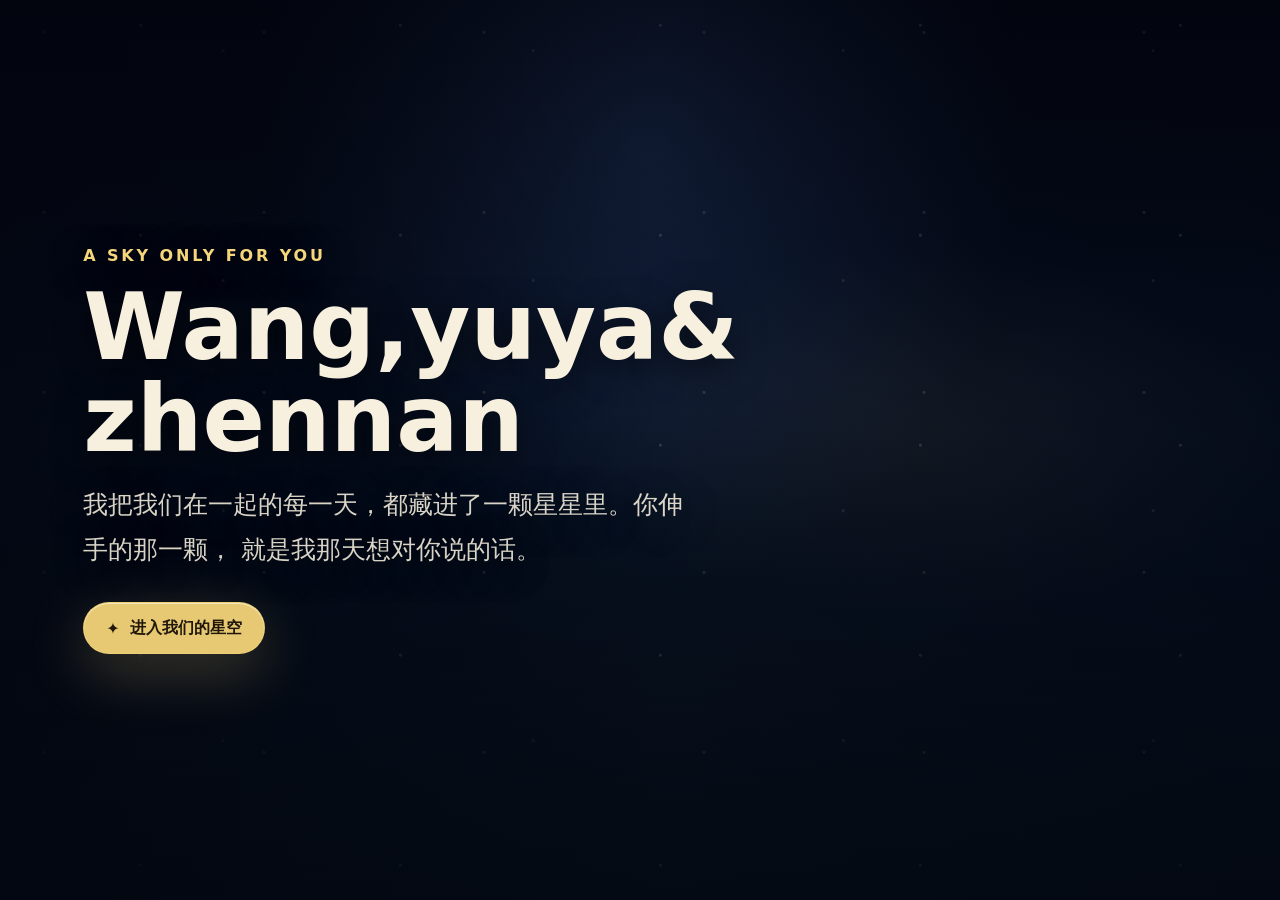
==== commit f81cb330: "Rebuild scene without background artwork" ====
--- a/index.html
+++ b/index.html
@@ -22,11 +22,7 @@
 
     <main class="app-shell" id="app">
       <section class="intro" id="intro" aria-label="开场">
-        <img
-          class="intro__image"
-          src="assets/meadow-girl-hq-sky.png"
-          alt="夜晚草坪上，一个女孩坐着向干净的夜空伸手"
-        />
+        <div class="intro__cosmos" aria-hidden="true"></div>
         <div class="intro__shade" aria-hidden="true"></div>
         <div class="intro__copy">
           <p class="intro__eyebrow">A sky only for you</p>
@@ -43,23 +39,29 @@
       </section>
 
       <section class="sky" aria-label="我们的星空">
-        <img
-          class="sky__scene"
-          id="sceneImage"
-          src="assets/meadow-girl-hq-sky.png"
-          alt="女孩坐在夜晚草坪上，向真实悬挂的星空伸出手"
-        />
-        <img
-          class="sky__figure"
-          id="figureMotion"
-          src="assets/meadow-girl-hq-sky.png"
-          alt=""
-          aria-hidden="true"
-        />
+        <div class="sky__backdrop" aria-hidden="true"></div>
+        <div class="sky__nebula" aria-hidden="true"></div>
+        <div class="sky__horizon" aria-hidden="true"></div>
+        <div class="landscape" aria-hidden="true">
+          <div class="landscape__ridge landscape__ridge--far"></div>
+          <div class="landscape__ridge landscape__ridge--near"></div>
+          <div class="landscape__meadow"></div>
+        </div>
+        <div class="girl" id="girlFigure" aria-hidden="true">
+          <div class="girl__aura"></div>
+          <div class="girl__hair"></div>
+          <div class="girl__head"></div>
+          <div class="girl__body"></div>
+          <div class="girl__skirt"></div>
+          <div class="girl__arm girl__arm--upper"></div>
+          <div class="girl__arm girl__arm--fore"></div>
+          <div class="girl__hand" id="handTarget"></div>
+        </div>
         <div class="sky__depth" aria-hidden="true"></div>
         <div class="sky__film" aria-hidden="true"></div>
         <div class="sky__weather" aria-hidden="true"></div>
         <canvas class="star-canvas" id="starCanvas" aria-hidden="true"></canvas>
+        <div class="sky__foreground" aria-hidden="true"></div>
 
         <header class="topbar" aria-label="星空状态">
           <a class="brand" href="#app" aria-label="回到开场">
--- a/styles.css
+++ b/styles.css
@@ -112,79 +112,115 @@
   transform: scale(1.04);
 }
 
-.intro__image,
-.sky__scene,
-.sky__figure {
+.sky__backdrop,
+.sky__nebula,
+.sky__horizon,
+.landscape,
+.girl,
+.sky__depth,
+.sky__film,
+.sky__weather,
+.sky__foreground {
+  position: absolute;
+  inset: 0;
+  pointer-events: none;
+}
+
+.intro__cosmos {
   position: absolute;
   inset: 0;
   z-index: 0;
-  width: 100%;
-  height: 100%;
-  object-fit: cover;
-  object-position: center center;
-}
-
-.sky__scene {
-  transform: scale(1.012);
-  filter: saturate(1.05) contrast(1.04) brightness(0.98);
-  transform-origin: 50% 55%;
-}
-
-.sky__figure {
+  overflow: hidden;
+  background:
+    radial-gradient(circle at 20% 18%, rgba(255, 248, 218, 0.18) 0 1px, transparent 2px),
+    radial-gradient(circle at 72% 22%, rgba(255, 248, 218, 0.14) 0 1px, transparent 2px),
+    radial-gradient(circle at 54% 12%, rgba(255, 255, 255, 0.2) 0 1px, transparent 2px),
+    radial-gradient(ellipse at 50% 16%, rgba(65, 104, 174, 0.32), transparent 42%),
+    radial-gradient(ellipse at 72% 48%, rgba(246, 214, 123, 0.08), transparent 28%),
+    linear-gradient(180deg, #02040e 0%, #071225 48%, #0b1b23 100%);
+  background-size:
+    220px 180px,
+    310px 230px,
+    260px 210px,
+    auto,
+    auto,
+    auto;
+  animation: introSkyFloat 18s ease-in-out infinite alternate;
+}
+
+.sky__backdrop {
+  z-index: 0;
+  background:
+    radial-gradient(ellipse at 50% 10%, rgba(75, 110, 176, 0.35), transparent 40%),
+    radial-gradient(ellipse at 76% 32%, rgba(132, 225, 216, 0.12), transparent 28%),
+    radial-gradient(ellipse at 25% 40%, rgba(247, 164, 168, 0.055), transparent 30%),
+    linear-gradient(180deg, #01030b 0%, #071327 42%, #102f4c 69%, #081319 100%);
+  animation: skyBreath 18s ease-in-out infinite;
+}
+
+.sky__nebula {
+  z-index: 1;
+  opacity: 0.52;
+  background:
+    radial-gradient(ellipse at 44% 20%, rgba(255, 246, 210, 0.1), transparent 24%),
+    radial-gradient(ellipse at 64% 28%, rgba(132, 225, 216, 0.075), transparent 32%),
+    linear-gradient(108deg, transparent 0 31%, rgba(255, 255, 255, 0.026) 47%, transparent 66% 100%);
+  filter: blur(20px);
+  transform: translate3d(0, 0, 0) scale(1.04);
+  animation: nebulaDrift 34s ease-in-out infinite alternate;
+  -webkit-mask-image: linear-gradient(to bottom, rgba(0, 0, 0, 0.9), transparent 70%);
+  mask-image: linear-gradient(to bottom, rgba(0, 0, 0, 0.9), transparent 70%);
+}
+
+.sky__horizon {
   z-index: 2;
-  pointer-events: none;
-  opacity: 0.96;
-  clip-path: polygon(48% 33%, 100% 28%, 100% 100%, 44% 100%);
-  filter: saturate(1.08) contrast(1.05) brightness(1.03);
-  -webkit-mask-image:
-    radial-gradient(ellipse at 70% 66%, #000 0 32%, rgba(0, 0, 0, 0.9) 42%, transparent 68%);
-  mask-image:
-    radial-gradient(ellipse at 70% 66%, #000 0 32%, rgba(0, 0, 0, 0.9) 42%, transparent 68%);
-  transform: translate3d(0, 0, 0) scale(1.012);
-  transform-origin: 69% 61%;
-  animation: figureIdle 8.5s cubic-bezier(0.45, 0, 0.2, 1) infinite;
-  will-change: transform, filter;
-}
-
-.app-shell.is-star-traveling .sky__figure {
-  animation: figureReach 1.65s cubic-bezier(0.16, 0.84, 0.18, 1) both;
-}
-
-.app-shell.is-star-traveling .sky__scene {
-  filter: saturate(1.07) contrast(1.05) brightness(1.01);
-}
-
-@keyframes figureIdle {
-  0%,
-  100% {
-    transform: translate3d(0, 0, 0) rotate(-0.03deg) scale(1.012);
-    filter: saturate(1.08) contrast(1.05) brightness(1.02);
-  }
-  45% {
-    transform: translate3d(0.28vw, -0.24vh, 0) rotate(0.12deg) scale(1.017);
-    filter: saturate(1.1) contrast(1.05) brightness(1.055);
-  }
-  70% {
-    transform: translate3d(0.08vw, 0.08vh, 0) rotate(0.02deg) scale(1.014);
-  }
-}
-
-@keyframes figureReach {
-  0% {
-    transform: translate3d(0, 0, 0) rotate(-0.03deg) scale(1.012);
-    filter: saturate(1.08) contrast(1.05) brightness(1.02);
-  }
-  36% {
-    transform: translate3d(0.22vw, -0.2vh, 0) rotate(0.04deg) scale(1.017);
-  }
-  66% {
-    transform: translate3d(0.55vw, -0.72vh, 0) rotate(0.28deg) scale(1.024);
-    filter: saturate(1.12) contrast(1.06) brightness(1.09);
-  }
-  100% {
-    transform: translate3d(0.12vw, -0.08vh, 0) rotate(0.02deg) scale(1.014);
-    filter: saturate(1.08) contrast(1.05) brightness(1.03);
-  }
+  background:
+    linear-gradient(180deg, transparent 0 52%, rgba(255, 203, 142, 0.13) 65%, rgba(9, 27, 34, 0.54) 78%, rgba(2, 5, 9, 0.78) 100%),
+    radial-gradient(ellipse at 62% 70%, rgba(255, 160, 116, 0.18), transparent 33%),
+    radial-gradient(ellipse at 31% 74%, rgba(132, 225, 216, 0.08), transparent 28%);
+  animation: horizonGlow 14s ease-in-out infinite;
+}
+
+.landscape {
+  z-index: 3;
+  overflow: hidden;
+}
+
+.landscape__ridge {
+  position: absolute;
+  left: -5%;
+  width: 110%;
+  background: linear-gradient(180deg, rgba(13, 37, 51, 0.88), rgba(4, 12, 17, 0.96));
+  filter: blur(0.2px);
+}
+
+.landscape__ridge--far {
+  bottom: 28%;
+  height: 16%;
+  opacity: 0.62;
+  clip-path: polygon(0 68%, 8% 54%, 19% 60%, 30% 42%, 41% 58%, 53% 45%, 65% 62%, 77% 43%, 88% 58%, 100% 49%, 100% 100%, 0 100%);
+}
+
+.landscape__ridge--near {
+  bottom: 20%;
+  height: 21%;
+  opacity: 0.9;
+  background: linear-gradient(180deg, rgba(6, 24, 28, 0.92), rgba(2, 8, 10, 0.98));
+  clip-path: polygon(0 70%, 9% 50%, 20% 55%, 33% 36%, 45% 54%, 58% 42%, 70% 58%, 84% 39%, 100% 55%, 100% 100%, 0 100%);
+}
+
+.landscape__meadow {
+  position: absolute;
+  left: -8%;
+  right: -8%;
+  bottom: -8%;
+  height: 34%;
+  border-radius: 50% 50% 0 0 / 18% 18% 0 0;
+  background:
+    radial-gradient(ellipse at 66% 12%, rgba(160, 216, 128, 0.24), transparent 22%),
+    radial-gradient(ellipse at 38% 22%, rgba(132, 225, 216, 0.1), transparent 26%),
+    linear-gradient(180deg, rgba(15, 48, 34, 0.94), rgba(3, 14, 12, 1) 72%, #010506 100%);
+  box-shadow: inset 0 44px 80px rgba(255, 244, 187, 0.035);
 }
 
 .intro__shade {
@@ -262,39 +298,195 @@
   overflow: hidden;
 }
 
-.sky__depth,
-.sky__film,
+.sky__depth {
+  z-index: 7;
+  background:
+    linear-gradient(180deg, rgba(0, 2, 9, 0.15) 0%, rgba(0, 5, 17, 0.04) 35%, rgba(2, 9, 18, 0) 52%, rgba(1, 5, 11, 0.64) 100%),
+    radial-gradient(ellipse at 66% 56%, rgba(255, 236, 174, 0.12), transparent 20%),
+    radial-gradient(ellipse at 70% 84%, rgba(9, 28, 23, 0.6), transparent 38%),
+    radial-gradient(ellipse at 12% 87%, rgba(3, 8, 15, 0.72), transparent 34%);
+}
+
+.sky__film {
+  z-index: 12;
+  background:
+    linear-gradient(180deg, rgba(2, 5, 15, 0.18) 0%, rgba(2, 5, 15, 0.01) 36%, rgba(2, 5, 15, 0.18) 78%, rgba(2, 5, 15, 0.66) 100%),
+    linear-gradient(90deg, rgba(2, 5, 15, 0.32), transparent 48%, rgba(2, 5, 15, 0.28));
+}
+
 .sky__weather {
-  position: absolute;
-  inset: 0;
-  z-index: 1;
-  pointer-events: none;
-}
-
-.sky__depth {
-  z-index: 1;
-  background:
-    linear-gradient(180deg, rgba(0, 3, 12, 0.58) 0%, rgba(0, 5, 17, 0.22) 38%, rgba(2, 9, 18, 0.04) 54%, rgba(1, 5, 11, 0.54) 100%),
-    linear-gradient(90deg, rgba(1, 4, 13, 0.36), transparent 38%, rgba(1, 5, 13, 0.08) 62%, rgba(1, 4, 12, 0.3)),
-    radial-gradient(ellipse at 68% 55%, rgba(255, 236, 174, 0.12), transparent 24%),
-    radial-gradient(ellipse at 67% 84%, rgba(8, 20, 18, 0.52), transparent 42%);
-}
-
-.sky__film {
-  z-index: 3;
-  background:
-    linear-gradient(180deg, rgba(2, 5, 15, 0.16) 0%, rgba(2, 5, 15, 0.02) 44%, rgba(2, 5, 15, 0.2) 80%, rgba(2, 5, 15, 0.56) 100%),
-    linear-gradient(90deg, rgba(2, 5, 15, 0.2), transparent 48%, rgba(2, 5, 15, 0.18));
-}
-
-.sky__weather {
-  z-index: 5;
+  z-index: 10;
   opacity: 0.28;
   background-image:
-    linear-gradient(105deg, transparent 0 38%, rgba(255, 246, 205, 0.045) 48%, transparent 62%),
-    radial-gradient(ellipse at 68% 36%, rgba(132, 225, 216, 0.055), transparent 38%);
+    radial-gradient(ellipse at 58% 30%, rgba(255, 246, 205, 0.055), transparent 34%),
+    radial-gradient(ellipse at 72% 45%, rgba(132, 225, 216, 0.04), transparent 40%);
+  filter: blur(12px);
+  animation: weatherDrift 24s ease-in-out infinite alternate;
   -webkit-mask-image: linear-gradient(to bottom, rgba(0, 0, 0, 0.86), transparent 82%);
   mask-image: linear-gradient(to bottom, rgba(0, 0, 0, 0.86), transparent 82%);
+}
+
+.sky__foreground {
+  z-index: 11;
+  opacity: 0.78;
+  background:
+    linear-gradient(180deg, transparent 0 72%, rgba(2, 7, 9, 0.08) 80%, rgba(1, 5, 6, 0.76) 100%),
+    radial-gradient(ellipse at 68% 86%, rgba(175, 227, 148, 0.12), transparent 23%),
+    radial-gradient(ellipse at 32% 95%, rgba(10, 34, 24, 0.62), transparent 34%);
+  -webkit-mask-image: linear-gradient(to bottom, transparent 0 66%, #000 100%);
+  mask-image: linear-gradient(to bottom, transparent 0 66%, #000 100%);
+  animation: grassSway 10s ease-in-out infinite alternate;
+}
+
+.girl {
+  left: auto;
+  right: clamp(7vw, 12vw, 18vw);
+  top: auto;
+  bottom: clamp(4vh, 7vh, 9vh);
+  z-index: 9;
+  width: clamp(178px, 22vw, 330px);
+  height: clamp(330px, 58vh, 590px);
+  transform-origin: 58% 88%;
+  animation: figureBreath 6.8s ease-in-out infinite;
+}
+
+.girl__aura {
+  position: absolute;
+  left: 32%;
+  top: 6%;
+  width: 62%;
+  height: 78%;
+  border-radius: 999px;
+  background:
+    radial-gradient(ellipse at 55% 20%, rgba(255, 224, 156, 0.2), transparent 24%),
+    radial-gradient(ellipse at 60% 55%, rgba(132, 225, 216, 0.1), transparent 42%);
+  filter: blur(24px);
+  opacity: 0.82;
+}
+
+.girl__hair,
+.girl__head,
+.girl__body,
+.girl__skirt,
+.girl__arm,
+.girl__hand {
+  position: absolute;
+  pointer-events: none;
+}
+
+.girl__hair {
+  left: 46%;
+  top: 22%;
+  width: 31%;
+  height: 42%;
+  border-radius: 48% 48% 46% 46%;
+  background:
+    radial-gradient(ellipse at 50% 16%, rgba(31, 25, 28, 0.96), rgba(10, 9, 15, 0.98) 58%, rgba(1, 2, 5, 0.98) 100%);
+  box-shadow:
+    -12px 20px 30px rgba(0, 0, 0, 0.52),
+    inset 14px -10px 22px rgba(0, 0, 0, 0.36);
+  transform: rotate(-3deg);
+}
+
+.girl__head {
+  left: 51%;
+  top: 19%;
+  width: 16%;
+  height: 12%;
+  border-radius: 46% 48% 44% 44%;
+  background: linear-gradient(145deg, #6c4638, #2d1e21 70%);
+  box-shadow:
+    0 0 20px rgba(255, 214, 152, 0.12),
+    inset -8px -6px 12px rgba(0, 0, 0, 0.38);
+}
+
+.girl__body {
+  left: 39%;
+  top: 48%;
+  width: 38%;
+  height: 33%;
+  border-radius: 48% 42% 38% 45%;
+  background:
+    linear-gradient(145deg, rgba(238, 232, 218, 0.9), rgba(102, 100, 112, 0.72) 42%, rgba(20, 18, 26, 0.96) 86%);
+  box-shadow:
+    -20px 18px 44px rgba(0, 0, 0, 0.52),
+    inset -18px -22px 28px rgba(0, 0, 0, 0.36);
+  transform: rotate(-7deg);
+}
+
+.girl__skirt {
+  left: 18%;
+  bottom: 1%;
+  width: 66%;
+  height: 32%;
+  border-radius: 56% 44% 18% 28%;
+  background:
+    radial-gradient(ellipse at 70% 25%, rgba(255, 245, 222, 0.72), transparent 26%),
+    linear-gradient(150deg, rgba(231, 226, 218, 0.82), rgba(82, 78, 92, 0.68) 48%, rgba(14, 13, 20, 0.96) 100%);
+  box-shadow:
+    -24px 24px 58px rgba(0, 0, 0, 0.56),
+    inset -16px -20px 24px rgba(0, 0, 0, 0.34);
+  transform: rotate(-12deg);
+}
+
+.girl__arm {
+  border-radius: 999px;
+  background: linear-gradient(90deg, #92604c, #56352e 62%, #24171b);
+  box-shadow: 0 0 22px rgba(255, 208, 145, 0.12);
+  transform-origin: 50% 100%;
+}
+
+.girl__arm--upper {
+  left: 54%;
+  top: 27%;
+  width: 8%;
+  height: 24%;
+  transform: rotate(-24deg);
+}
+
+.girl__arm--fore {
+  left: 57%;
+  top: 7%;
+  width: 7%;
+  height: 27%;
+  transform: rotate(-17deg);
+  animation: reachingArm 5.4s ease-in-out infinite;
+}
+
+.girl__hand {
+  left: 56.5%;
+  top: 3.8%;
+  width: 13%;
+  height: 9%;
+  border-radius: 46% 48% 52% 42%;
+  background:
+    radial-gradient(circle at 55% 30%, rgba(255, 199, 150, 0.96), rgba(126, 78, 60, 0.86) 58%, rgba(45, 28, 31, 0.92));
+  box-shadow:
+    0 0 26px rgba(255, 224, 155, 0.22),
+    0 0 58px rgba(246, 214, 123, 0.1);
+  transform: rotate(12deg);
+}
+
+.girl__hand::before,
+.girl__hand::after {
+  content: "";
+  position: absolute;
+  top: 6%;
+  width: 16%;
+  height: 72%;
+  border-radius: 999px;
+  background: linear-gradient(180deg, #a76d55, #5f3a32);
+  transform-origin: 50% 100%;
+}
+
+.girl__hand::before {
+  left: 18%;
+  transform: rotate(-24deg);
+}
+
+.girl__hand::after {
+  right: 17%;
+  transform: rotate(22deg);
 }
 
 .star-canvas {
@@ -305,13 +497,55 @@
   height: 100%;
   pointer-events: none;
   mix-blend-mode: screen;
+  -webkit-mask-image: linear-gradient(to bottom, #000 0 62%, rgba(0, 0, 0, 0.55) 72%, transparent 86%);
+  mask-image: linear-gradient(to bottom, #000 0 62%, rgba(0, 0, 0, 0.55) 72%, transparent 86%);
+}
+
+@keyframes introSkyFloat {
+  from { background-position: 0 0, 0 0, 0 0, center, center, center; }
+  to { background-position: 24px -16px, -32px 18px, 18px 26px, center, center, center; }
+}
+
+@keyframes skyBreath {
+  0%, 100% { filter: brightness(0.9) saturate(1.02); transform: scale(1); }
+  50% { filter: brightness(1.08) saturate(1.1); transform: scale(1.01); }
+}
+
+@keyframes nebulaDrift {
+  from { transform: translate3d(-1.8%, -0.4%, 0) scale(1.04); }
+  to { transform: translate3d(1.4%, 0.8%, 0) scale(1.08); }
+}
+
+@keyframes horizonGlow {
+  0%, 100% { opacity: 0.8; filter: saturate(0.96); }
+  50% { opacity: 1; filter: saturate(1.1); }
+}
+
+@keyframes weatherDrift {
+  from { transform: translate3d(-1.2%, 0, 0); }
+  to { transform: translate3d(1.4%, -0.8%, 0); }
+}
+
+@keyframes grassSway {
+  from { transform: translate3d(-0.3%, 0, 0); }
+  to { transform: translate3d(0.35%, 0, 0); }
+}
+
+@keyframes figureBreath {
+  0%, 100% { transform: translate3d(0, 0, 0) rotate(-0.4deg); }
+  50% { transform: translate3d(0, -4px, 0) rotate(0.25deg); }
+}
+
+@keyframes reachingArm {
+  0%, 100% { transform: rotate(-17deg) translateY(0); }
+  50% { transform: rotate(-13deg) translateY(-4px); }
 }
 
 .topbar {
   position: absolute;
   top: 18px;
   left: 50%;
-  z-index: 8;
+  z-index: 14;
   display: grid;
   grid-template-columns: auto minmax(190px, 1fr) auto;
   align-items: center;
@@ -415,7 +649,7 @@
 }
 
 .star-layer {
-  z-index: 5;
+  z-index: 7;
   overflow: hidden;
 }
 
@@ -443,30 +677,31 @@
 .star--has-message::after {
   content: "";
   position: absolute;
-  inset: 8%;
+  inset: 16% 2%;
   border-radius: 50%;
   background:
-    radial-gradient(circle, rgba(255, 246, 205, 0.14), rgba(246, 214, 123, 0.04) 42%, transparent 72%);
-  filter: blur(8px);
+    radial-gradient(ellipse at 54% 50%, rgba(255, 246, 205, 0.11), rgba(246, 214, 123, 0.034) 38%, transparent 74%);
+  filter: blur(11px);
+  transform: rotate(-16deg) scale(0.72, 0.58);
   animation: messagePulse 2.8s ease-in-out infinite;
   pointer-events: none;
 }
 
 @keyframes messagePulse {
-  0%, 100% { opacity: 0.26; transform: scale(0.72); }
-  50% { opacity: 0.62; transform: scale(1); }
+  0%, 100% { opacity: 0.22; transform: rotate(-16deg) scale(0.58, 0.44); }
+  50% { opacity: 0.52; transform: rotate(-16deg) scale(0.94, 0.66); }
 }
 
 .star::before {
   content: "";
   position: absolute;
-  inset: 16%;
+  inset: 18% 2%;
   border-radius: 50%;
   opacity: 0;
   background:
-    radial-gradient(circle, rgba(255, 248, 220, 0.16), rgba(246, 214, 123, 0.045) 46%, transparent 76%);
-  filter: blur(12px);
-  transform: scale(0.52);
+    radial-gradient(ellipse at center, rgba(255, 248, 220, 0.12), rgba(246, 214, 123, 0.032) 42%, transparent 78%);
+  filter: blur(14px);
+  transform: rotate(-18deg) scale(0.42, 0.36);
   transition:
     opacity 260ms ease,
     transform 420ms cubic-bezier(0.16, 0.84, 0.2, 1);
@@ -476,12 +711,12 @@
 .star:hover::before,
 .star:focus-visible::before,
 .star.is-active::before {
-  opacity: 1;
-  transform: scale(1);
+  opacity: 0.84;
+  transform: rotate(-18deg) scale(1, 0.68);
 }
 
 .traveler-layer {
-  z-index: 10;
+  z-index: 16;
 }
 
 .travel-canvas {
@@ -491,52 +726,93 @@
   pointer-events: none;
 }
 
-/* Flying star — soft point light for the close approach */
+/* Flying star: point light with a short atmospheric wake */
 .fly-star {
   position: fixed;
   left: 0;
   top: 0;
   z-index: 101;
-  width: 18px;
-  height: 18px;
-  border-radius: 50%;
+  width: 62px;
+  height: 42px;
+  border-radius: 999px;
   background: transparent;
   transform: translate(-50%, -50%) scale(0);
+  transform-origin: 62% 50%;
   pointer-events: none;
   will-change: transform;
   opacity: var(--fly-opacity, 0.96);
   filter:
-    blur(var(--fly-blur, 0.18px))
-    drop-shadow(0 0 18px rgba(255, 246, 205, 0.58));
+    blur(var(--fly-blur, 0.08px))
+    drop-shadow(0 0 16px rgba(255, 246, 205, 0.48));
+}
+
+.fly-star__tail {
+  position: absolute;
+  left: 0;
+  top: 50%;
+  width: 72%;
+  height: 40%;
+  border-radius: inherit;
+  opacity: 0.5;
+  background:
+    linear-gradient(90deg, transparent 0%, rgba(132, 225, 216, 0.08) 20%, rgba(255, 249, 220, 0.24) 58%, rgba(255, 255, 255, 0.58) 100%);
+  filter: blur(6px);
+  transform: translateY(-50%);
 }
 
 .fly-star__core {
   position: absolute;
-  inset: -82%;
+  left: 70%;
+  top: 50%;
+  width: 12px;
+  height: 12px;
   border-radius: 50%;
+  transform: translate(-50%, -50%);
   background: radial-gradient(
-    circle at 42% 38%,
-    rgba(255, 255, 255, 0.98) 0 5%,
-    rgba(255, 248, 216, 0.86) 14%,
-    rgba(246, 214, 123, 0.42) 37%,
-    rgba(132, 225, 216, 0.1) 58%,
-    rgba(132, 225, 216, 0) 76%
+    circle at 44% 40%,
+    rgba(255, 255, 255, 1) 0 18%,
+    rgba(255, 248, 216, 0.86) 38%,
+    rgba(246, 214, 123, 0.32) 62%,
+    rgba(246, 214, 123, 0) 78%
   );
   box-shadow:
-    0 0 18px rgba(255, 255, 255, 0.62),
-    0 0 46px rgba(255, 244, 184, 0.42),
-    0 0 96px rgba(246, 214, 123, 0.24);
+    0 0 10px rgba(255, 255, 255, 0.56),
+    0 0 28px rgba(255, 244, 184, 0.34),
+    0 0 58px rgba(246, 214, 123, 0.16);
+}
+
+.fly-star__core::before,
+.fly-star__core::after {
+  content: "";
+  position: absolute;
+  left: 50%;
+  top: 50%;
+  width: 30px;
+  height: 1px;
+  border-radius: 999px;
+  background: linear-gradient(90deg, transparent, rgba(255, 255, 255, 0.7), transparent);
+  filter: blur(0.35px);
+  transform: translate(-50%, -50%);
+}
+
+.fly-star__core::after {
+  width: 18px;
+  opacity: 0.46;
+  transform: translate(-50%, -50%) rotate(82deg);
 }
 
 .fly-star__aura {
   position: absolute;
-  inset: -180%;
+  left: 44%;
+  top: 50%;
+  width: 112%;
+  height: 142%;
   opacity: 0.18;
   border-radius: 50%;
   background:
-    radial-gradient(ellipse at 50% 50%, rgba(255, 250, 222, 0.2), transparent 64%);
-  transform: rotate(var(--fly-angle, 0deg)) scaleX(1.8);
-  filter: blur(6px);
+    radial-gradient(ellipse at 62% 50%, rgba(255, 250, 222, 0.22), rgba(246, 214, 123, 0.08) 36%, transparent 72%);
+  transform: translate(-50%, -50%) scaleX(0.96);
+  filter: blur(9px);
   transition: opacity 180ms ease;
 }
 
@@ -551,14 +827,14 @@
   z-index: 102;
   width: 0;
   height: 0;
-  border-radius: 50%;
+  border-radius: 999px;
   background: transparent;
   transform: translate(-50%, -50%);
   pointer-events: none;
   opacity: 0;
   background:
-    radial-gradient(circle, rgba(255, 255, 255, 0.62) 0 7%, rgba(255, 245, 196, 0.22) 25%, rgba(246, 214, 123, 0.09) 44%, transparent 72%);
-  filter: blur(2px);
+    radial-gradient(ellipse at center, rgba(255, 255, 255, 0.52) 0 8%, rgba(255, 245, 196, 0.2) 28%, rgba(246, 214, 123, 0.07) 48%, transparent 76%);
+  filter: blur(3px);
   transition:
     width 680ms cubic-bezier(0.08, 0.82, 0.17, 1),
     height 680ms cubic-bezier(0.08, 0.82, 0.17, 1),
@@ -566,24 +842,24 @@
 }
 
 .arrival-bloom.is-burst {
-  width: 220px;
-  height: 220px;
-  opacity: 0.92;
+  width: 190px;
+  height: 86px;
+  opacity: 0.8;
 }
 
 .hand-glow {
   position: fixed;
   left: var(--hand-x);
   top: var(--hand-y);
-  z-index: 7;
-  width: clamp(96px, 10vw, 156px);
-  height: clamp(96px, 10vw, 156px);
-  border-radius: 50%;
+  z-index: 12;
+  width: clamp(112px, 12vw, 176px);
+  height: clamp(52px, 5.8vw, 86px);
+  border-radius: 999px;
   opacity: 0;
   pointer-events: none;
   background:
-    radial-gradient(circle, rgba(255, 250, 220, 0.48), rgba(246, 214, 123, 0.2) 34%, rgba(132, 225, 216, 0.08) 58%, transparent 74%);
-  transform: translate(-50%, -50%) scale(0.62);
+    radial-gradient(ellipse at center, rgba(255, 250, 220, 0.46), rgba(246, 214, 123, 0.18) 38%, rgba(132, 225, 216, 0.07) 62%, transparent 78%);
+  transform: translate(-50%, -50%) rotate(-18deg) scale(0.62);
   transition:
     opacity 240ms ease,
     transform 420ms ease;
@@ -592,26 +868,26 @@
 
 .hand-glow.is-anticipating {
   opacity: 0.34;
-  transform: translate(-50%, -50%) scale(0.74);
+  transform: translate(-50%, -50%) rotate(-18deg) scale(0.74);
   animation: handAnticipate 1.05s ease-in-out infinite;
 }
 
 .hand-glow.is-catching {
   opacity: 0.88;
-  transform: translate(-50%, -50%) scale(1.02);
+  transform: translate(-50%, -50%) rotate(-18deg) scale(1.02);
   animation: none;
 }
 
 @keyframes handAnticipate {
-  0%, 100% { opacity: 0.22; transform: translate(-50%, -50%) scale(0.68); }
-  50% { opacity: 0.48; transform: translate(-50%, -50%) scale(0.92); }
+  0%, 100% { opacity: 0.22; transform: translate(-50%, -50%) rotate(-18deg) scale(0.68); }
+  50% { opacity: 0.48; transform: translate(-50%, -50%) rotate(-18deg) scale(0.92); }
 }
 
 .projection {
   position: absolute;
   top: clamp(118px, 18vh, 180px);
   left: 50%;
-  z-index: 6;
+  z-index: 13;
   width: min(920px, calc(100% - 36px));
   pointer-events: none;
   text-align: center;
@@ -633,13 +909,12 @@
 .projection::before {
   content: "";
   position: absolute;
-  inset: -46px -24px -20px;
+  inset: -70px -120px -54px;
   z-index: -1;
-  opacity: 0.82;
-  background:
-    linear-gradient(90deg, transparent, rgba(246, 214, 123, 0.12), transparent),
-    linear-gradient(180deg, rgba(132, 225, 216, 0.12), transparent 72%);
-  mask-image: radial-gradient(ellipse at center, #000 0 54%, transparent 78%);
+  opacity: 0.44;
+  background:
+    radial-gradient(ellipse at center, rgba(255, 246, 205, 0.12), rgba(132, 225, 216, 0.055) 34%, transparent 72%);
+  filter: blur(10px);
 }
 
 .projection__day {
@@ -684,7 +959,7 @@
   position: absolute;
   left: 50%;
   bottom: clamp(18px, 4vh, 42px);
-  z-index: 8;
+  z-index: 14;
   width: min(760px, calc(100% - 32px));
   margin: 0;
   color: rgba(247, 240, 223, 0.76);
@@ -774,10 +1049,11 @@
 }
 
 @media (max-width: 520px) {
-  .sky__scene,
-  .sky__figure,
-  .intro__image {
-    object-position: 57% center;
+  .girl {
+    right: -2vw;
+    bottom: 5vh;
+    width: clamp(156px, 48vw, 228px);
+    height: clamp(292px, 61vh, 430px);
   }
 
   .projection {
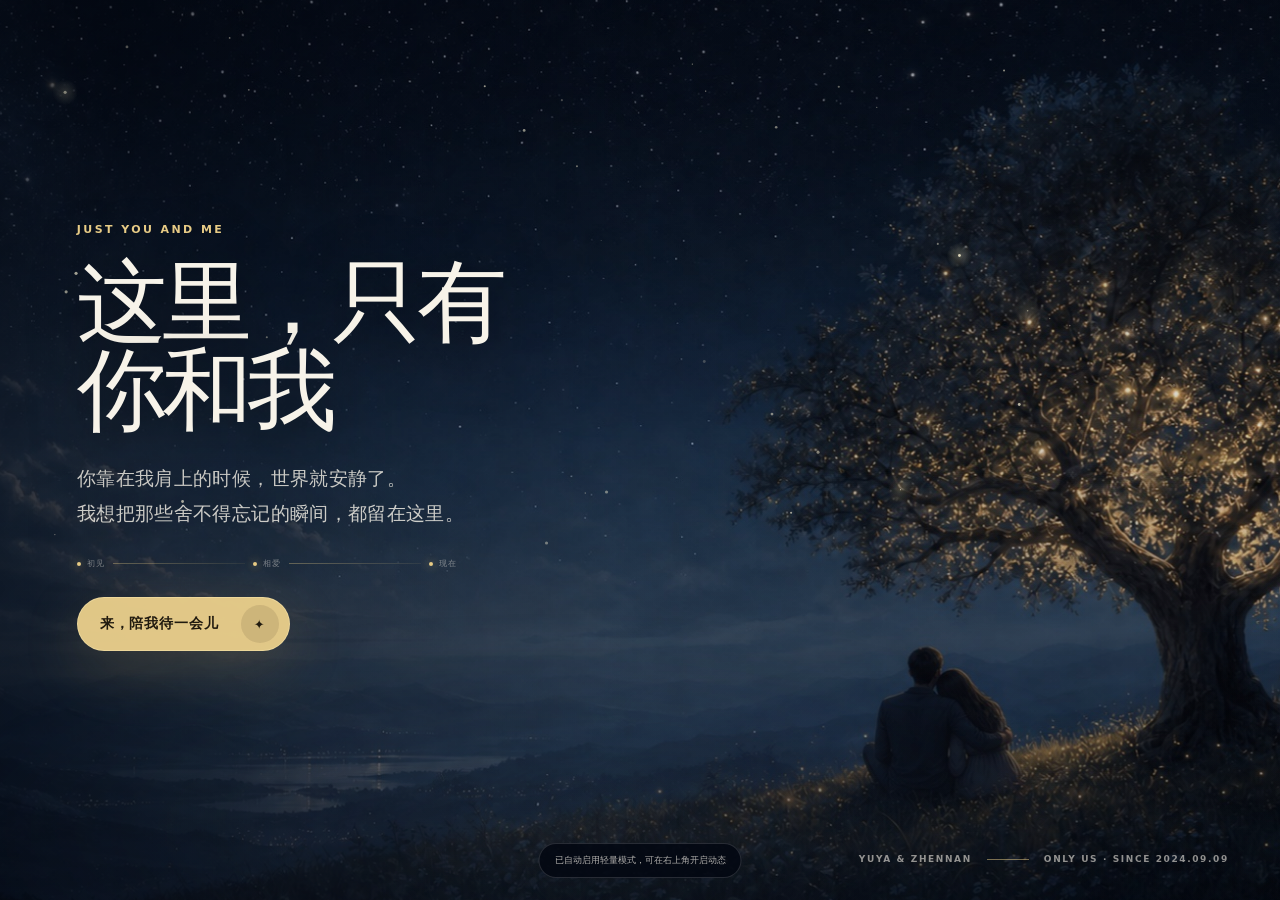
==== commit 75e3127b: "Update Star Tree Project with all current changes" ====
--- a/index.html
+++ b/index.html
@@ -5,108 +5,443 @@
     <meta name="viewport" content="width=device-width, initial-scale=1.0" />
     <meta
       name="description"
-      content="一片会随着相爱天数生长的星空，每一天都是一颗可以摘下的星。"
+      content="只属于我们两个人的星夜、回忆和没说完的话。"
     />
-    <title>Wang,yuya&zhennan</title>
+    <meta name="theme-color" content="#040915" />
+    <meta name="robots" content="noindex, nofollow, noarchive" />
+    <title>Yuya &amp; Zhennan · 这里只有你和我</title>
     <link
       rel="icon"
-      href="data:image/svg+xml,%3Csvg xmlns='http://www.w3.org/2000/svg' viewBox='0 0 64 64'%3E%3Crect width='64' height='64' rx='18' fill='%23090f1f'/%3E%3Cpath d='M32 8l5.5 17.8L56 32l-18.5 6.2L32 56l-5.5-17.8L8 32l18.5-6.2L32 8z' fill='%23f6d67b'/%3E%3C/svg%3E"
+      href="data:image/svg+xml,%3Csvg xmlns='http://www.w3.org/2000/svg' viewBox='0 0 64 64'%3E%3Crect width='64' height='64' rx='18' fill='%23040915'/%3E%3Cpath d='M32 7l4.2 18.8L55 32l-18.8 6.2L32 57l-4.2-18.8L9 32l18.8-6.2L32 7z' fill='%23e9cd87'/%3E%3C/svg%3E"
     />
-    <link rel="stylesheet" href="styles.css" />
+    <link rel="stylesheet" href="styles.css?v=20260713-7" />
   </head>
   <body>
-    <div class="loader" id="loader" aria-label="正在加载星空">
-      <div class="loader__spark" aria-hidden="true">✦</div>
-      <p>正在铺开星空…</p>
+    <div class="pointer-aura" aria-hidden="true"></div>
+    <div class="transition-curtain" aria-hidden="true">
+      <i></i><i></i><i></i>
+      <span>✦</span>
     </div>
-
-    <main class="app-shell" id="app">
-      <section class="intro" id="intro" aria-label="开场">
-        <div class="intro__cosmos" aria-hidden="true"></div>
-        <div class="intro__shade" aria-hidden="true"></div>
-        <div class="intro__copy">
-          <p class="intro__eyebrow">A sky only for you</p>
-          <h1>Wang,yuya&zhennan</h1>
-          <p>
-            我把我们在一起的每一天，都藏进了一颗星星里。你伸手的那一颗，
-            就是我那天想对你说的话。
+    <div class="scene" aria-hidden="true">
+      <picture class="scene__picture">
+        <source
+          media="(max-width: 680px)"
+          srcset="assets/star-tree-couple-mobile.jpg"
+        />
+        <img
+          id="sceneImage"
+          src="assets/star-tree-couple-desktop.jpg"
+          width="1672"
+          height="941"
+          alt=""
+          decoding="async"
+          fetchpriority="high"
+          loading="eager"
+        />
+      </picture>
+      <div class="scene__grade"></div>
+      <div class="scene__mist"></div>
+      <canvas class="ambient-stars" id="ambientCanvas"></canvas>
+      <div class="scene__grain"></div>
+    </div>
+
+    <section class="prologue" id="prologue" aria-labelledby="prologueTitle">
+      <div class="prologue__content">
+        <p class="eyebrow">Just you and me</p>
+        <h1 id="prologueTitle">这里，只有<br />你和我</h1>
+        <p class="prologue__lead">
+          你靠在我肩上的时候，世界就安静了。<br />我想把那些舍不得忘记的瞬间，都留在这里。
+        </p>
+        <div class="prologue__coordinates" aria-hidden="true">
+          <span><i></i> 初见</span>
+          <b></b>
+          <span><i></i> 相爱</span>
+          <b></b>
+          <span><i></i> 现在</span>
+        </div>
+        <button
+          class="primary-button"
+          id="enterButton"
+          type="button"
+        >
+          <span>来，陪我待一会儿</span>
+          <span class="button-star" aria-hidden="true">✦</span>
+        </button>
+      </div>
+      <div class="prologue__signature" aria-hidden="true">
+        <span>Yuya &amp; Zhennan</span>
+        <i></i>
+        <span>Only us · Since 2024.09.09</span>
+      </div>
+    </section>
+
+    <main class="experience" id="experience" aria-label="我们的星夜">
+      <header class="site-header">
+        <a class="brand" href="#tonight" aria-label="回到今夜">
+          <span class="brand__mark" aria-hidden="true">✦</span>
+          <span class="brand__copy">
+            <strong>Yuya &amp; Zhennan</strong>
+            <small>Only you can see this</small>
+          </span>
+        </a>
+
+        <div class="time-mark" aria-live="polite">
+          <span class="time-mark__dot"></span>
+          <span>相爱第 <strong data-day-count>1</strong> 天</span>
+        </div>
+
+        <div class="header-actions">
+          <button
+            class="quiet-button motion-toggle"
+            id="motionToggle"
+            type="button"
+            aria-pressed="false"
+            aria-label="切换动态效果"
+          >
+            <span aria-hidden="true">≈</span>
+            <span class="motion-toggle__label">动态</span>
+          </button>
+        </div>
+      </header>
+
+      <section class="view view--tonight is-active" id="tonight" data-view="tonight">
+        <div class="tonight-copy">
+          <p class="eyebrow">Only for you · <span id="todayDateLabel"></span></p>
+          <h2>又想你了，<br />也更想抱你</h2>
+          <p id="tonightMessage">
+            如果你就在我身边，我大概不会说太多话。只会让你靠着我，再把你抱紧一点。
           </p>
-          <button class="intro__button" id="enterButton" type="button">
-            <span aria-hidden="true">✦</span>
-            进入我们的星空
-          </button>
+          <div class="tonight-actions">
+            <button class="primary-button primary-button--small" id="todayButton" type="button">
+              <span>看看今晚写给你的话</span>
+              <span class="button-star" aria-hidden="true">✦</span>
+            </button>
+            <button class="text-button" id="randomButton" type="button">
+              翻一段我们的从前
+              <span aria-hidden="true">↗</span>
+            </button>
+          </div>
+        </div>
+
+        <div class="today-orbit" aria-hidden="true">
+          <span class="today-orbit__ring"></span>
+          <span class="today-orbit__star">✦</span>
+          <span class="today-orbit__label">DAY <b data-day-count>1</b></span>
+        </div>
+
+        <p class="scene-caption">
+          <span></span>
+          我喜欢你靠在我肩上，也喜欢你什么都不说地陪着我
+        </p>
+
+        <div class="tonight-fragments" aria-label="今晚的小事">
+          <article>
+            <span>01 / TOUCH</span>
+            <strong>想让你再靠近一点</strong>
+          </article>
+          <article>
+            <span>02 / VOICE</span>
+            <strong>想听你叫我的名字</strong>
+          </article>
+          <article>
+            <span>03 / LATER</span>
+            <strong>想和你一起慢慢睡着</strong>
+          </article>
         </div>
       </section>
 
-      <section class="sky" aria-label="我们的星空">
-        <div class="sky__backdrop" aria-hidden="true"></div>
-        <div class="sky__nebula" aria-hidden="true"></div>
-        <div class="sky__horizon" aria-hidden="true"></div>
-        <div class="landscape" aria-hidden="true">
-          <div class="landscape__ridge landscape__ridge--far"></div>
-          <div class="landscape__ridge landscape__ridge--near"></div>
-          <div class="landscape__meadow"></div>
-        </div>
-        <div class="girl" id="girlFigure" aria-hidden="true">
-          <div class="girl__aura"></div>
-          <div class="girl__hair"></div>
-          <div class="girl__head"></div>
-          <div class="girl__body"></div>
-          <div class="girl__skirt"></div>
-          <div class="girl__arm girl__arm--upper"></div>
-          <div class="girl__arm girl__arm--fore"></div>
-          <div class="girl__hand" id="handTarget"></div>
-        </div>
-        <div class="sky__depth" aria-hidden="true"></div>
-        <div class="sky__film" aria-hidden="true"></div>
-        <div class="sky__weather" aria-hidden="true"></div>
-        <canvas class="star-canvas" id="starCanvas" aria-hidden="true"></canvas>
-        <div class="sky__foreground" aria-hidden="true"></div>
-
-        <header class="topbar" aria-label="星空状态">
-          <a class="brand" href="#app" aria-label="回到开场">
-            <span aria-hidden="true">✦</span>
-            <strong>Wang,yuya&zhennan</strong>
-          </a>
-          <div class="day-counter" aria-live="polite">
-            我们已经在一起
-            <strong data-day-count>661</strong>
-            天
-          </div>
-          <div class="sky-actions" aria-label="选择星星">
-            <button id="todayButton" type="button" aria-label="摘今天的星星">
-              今日
+      <section class="view view--map" id="starMap" data-view="map" aria-labelledby="mapTitle">
+        <div class="map-heading">
+          <p class="eyebrow">Every night we shared</p>
+          <h2 id="mapTitle">我们一起走过的夜</h2>
+          <p>想你、见你、拌嘴、和好，还有那些赖在一起什么都不做的日子，全都在这里。</p>
+        </div>
+
+        <div class="map-stage">
+          <canvas id="mapCanvas" aria-label="按日期排列的星图"></canvas>
+          <div class="map-empty" id="mapEmpty" hidden>这一年还没有星星。</div>
+          <div class="map-months" id="mapMonths" aria-label="按月份浏览"></div>
+          <div class="map-hint" aria-hidden="true">
+            <span class="map-hint__cursor">◎</span>
+            随便点一颗，看看那天的我们
+          </div>
+        </div>
+
+        <div class="map-controls" aria-label="选择年份和日期">
+          <button class="map-year-button" id="prevYearButton" type="button" aria-label="上一年">←</button>
+          <strong id="mapYearLabel">2024</strong>
+          <button class="map-year-button" id="nextYearButton" type="button" aria-label="下一年">→</button>
+          <label class="date-search">
+            <span>跳到日期</span>
+            <input id="dateInput" type="date" />
+          </label>
+        </div>
+      </section>
+
+      <section
+        class="view view--pulse"
+        id="pulse"
+        data-view="pulse"
+        aria-labelledby="pulseTitle"
+      >
+        <div class="pulse-heading">
+          <p class="eyebrow">Right here, right now</p>
+          <h2 id="pulseTitle">此刻的你，<br />离我并不远</h2>
+          <p>留下现在的心情，或者一句突然想说的话。下次打开这里，我们都会看见。</p>
+        </div>
+
+        <div class="pulse-layout">
+          <article class="presence-card constellation-card">
+            <div class="module-label"><span>01</span><b>我们的心情轨道</b></div>
+            <div class="presence-pair">
+              <div class="person-status">
+                <span class="person-status__initial">Y</span>
+                <div><strong>Yuya</strong><p data-mood-for="yuya">想你</p></div>
+              </div>
+              <div class="connection-core" aria-hidden="true">
+                <i></i><span>♡</span><b></b>
+              </div>
+              <div class="person-status person-status--right">
+                <div><strong>Zhennan</strong><p data-mood-for="zhennan">想你</p></div>
+                <span class="person-status__initial">Z</span>
+              </div>
+            </div>
+
+            <div class="checkin-panel">
+              <div class="person-switch" aria-label="选择是谁">
+                <button class="is-selected" type="button" data-person="yuya">我是 Yuya</button>
+                <button type="button" data-person="zhennan">我是 Zhennan</button>
+              </div>
+              <p>现在是什么心情？</p>
+              <div class="mood-options">
+                <button type="button" data-mood="想你">想你</button>
+                <button type="button" data-mood="开心">开心</button>
+                <button type="button" data-mood="平静">平静</button>
+                <button type="button" data-mood="疲惫">疲惫</button>
+                <button type="button" data-mood="委屈">委屈</button>
+                <button type="button" data-mood="需要抱抱">需要抱抱</button>
+              </div>
+            </div>
+          </article>
+
+          <article class="whisper-module constellation-card">
+            <div class="module-label"><span>02</span><b>只给你看的星空留言</b></div>
+            <form id="whisperForm">
+              <label>
+                <span>是谁在说</span>
+                <select id="whisperAuthor" name="author">
+                  <option value="yuya">Yuya</option>
+                  <option value="zhennan">Zhennan</option>
+                </select>
+              </label>
+              <label class="whisper-input">
+                <span>想说什么</span>
+                <textarea id="whisperMessage" name="message" maxlength="160" placeholder="比如：今天也很想你……" required></textarea>
+              </label>
+              <div class="whisper-submit">
+                <small><b id="whisperCount">0</b> / 160</small>
+                <button type="submit"><span>把这句话变成星星</span><i>✦</i></button>
+              </div>
+            </form>
+            <div class="whisper-list" id="whisperList" aria-live="polite">
+              <p class="whisper-empty">第一句话，还在等我们写下。</p>
+            </div>
+          </article>
+
+          <article class="capsule-module constellation-card">
+            <div class="module-label"><span>03</span><b>还没有发生的回忆</b></div>
+            <div class="capsule-track">
+              <div class="capsule-item capsule-item--warm">
+                <span>NEXT HUG</span>
+                <h3>下一次见面</h3>
+                <p>先什么都别说，让我抱够了再慢慢告诉你有多想你。</p>
+                <i aria-hidden="true">01</i>
+              </div>
+              <div class="capsule-item capsule-item--blue">
+                <span>ONE NIGHT</span>
+                <h3>一起看星星</h3>
+                <p>找一个真正安静的地方，躺到很晚，把愿望说给彼此听。</p>
+                <i aria-hidden="true">02</i>
+              </div>
+              <div class="capsule-item capsule-item--rose">
+                <span>SOMEDAY</span>
+                <h3>我们的家</h3>
+                <p>不用很大，有两个人的杯子、拖鞋，还有每天都能见到的你。</p>
+                <i aria-hidden="true">03</i>
+              </div>
+            </div>
+          </article>
+
+          <article class="question-module constellation-card">
+            <div class="module-label"><span>04</span><b>今晚只问彼此一件事</b></div>
+            <blockquote id="nightQuestion">“最近哪一个瞬间，让你特别想抱抱我？”</blockquote>
+            <button class="question-shuffle" id="questionShuffle" type="button">
+              换一个更靠近彼此的问题 <span>↻</span>
             </button>
-            <button id="randomButton" type="button" aria-label="随机摘一颗星星">
-              随机
-            </button>
-            <label class="date-jump" aria-label="按日期寻找星星">
-              <span>日期</span>
-              <input id="dateInput" type="date" />
-            </label>
-          </div>
+          </article>
+        </div>
+      </section>
+
+      <section
+        class="view view--memories"
+        id="memories"
+        data-view="memories"
+        aria-labelledby="memoriesTitle"
+      >
+        <div class="memories-heading">
+          <p class="eyebrow">The two of us</p>
+          <h2 id="memoriesTitle">我舍不得忘记的我们</h2>
+          <p>这里不只收着纪念日。你笑的样子、靠着我的时候，还有我们一起浪费掉的时间，我都想记住。</p>
+        </div>
+        <div class="memory-stats" aria-label="我们的时间">
+          <article>
+            <span>在一起</span>
+            <strong><b data-day-count>1</b> 天</strong>
+            <p>还想继续往后数</p>
+          </article>
+          <article>
+            <span>一起经过</span>
+            <strong><b data-season-count>1</b> 个季节</strong>
+            <p>每一个都和以前不一样</p>
+          </article>
+          <article>
+            <span>已经点亮</span>
+            <strong><b data-memory-count>5</b> 段回忆</strong>
+            <p>以后会越来越多</p>
+          </article>
+        </div>
+        <div class="memory-rail" id="memoryRail"></div>
+        <div class="everyday-notes" aria-labelledby="everydayTitle">
+          <div class="everyday-notes__heading">
+            <p class="eyebrow">Little things I love</p>
+            <h3 id="everydayTitle">我喜欢的，都是很小的事</h3>
+          </div>
+          <div class="everyday-notes__grid">
+            <article>
+              <span>01</span>
+              <p>喜欢你累了就靠过来，好像我的肩膀本来就是给你留的。</p>
+            </article>
+            <article>
+              <span>02</span>
+              <p>喜欢和你待在一起时不用找话题，安静也不会觉得尴尬。</p>
+            </article>
+            <article>
+              <span>03</span>
+              <p>喜欢你叫我名字的语气，也喜欢每次见面时忍不住靠近你。</p>
+            </article>
+          </div>
+        </div>
+      </section>
+
+      <section
+        class="view view--letter"
+        id="letter"
+        data-view="letter"
+        aria-labelledby="letterTitle"
+      >
+        <div class="letter-heading">
+          <p class="eyebrow">A private letter</p>
+          <h2 id="letterTitle">有些话，反正只给你看</h2>
+          <p>不用写得像一封正式的情书。这里只有我们两个，我就直接说了。</p>
+        </div>
+
+        <div class="letter-layout">
+          <article class="love-letter">
+            <div class="love-letter__meta">
+              <span>TO：我最想抱住的人</span>
+              <span id="letterDate"></span>
+            </div>
+            <h3>我是真的很喜欢你。</h3>
+            <p>
+              不是只喜欢那些特别浪漫的时刻。我也喜欢你困了、累了、偶尔闹脾气的样子，
+              喜欢你靠在我肩上以后，整个人慢慢放松下来的感觉。
+            </p>
+            <p>
+              我们当然不会每天都完美。有时会不开心，会说错话，也会有不知道该怎么表达的时候。
+              但我还是想站在你这边，想和你好好说话，想抱着你把那些别扭慢慢解开。
+            </p>
+            <p>
+              以后还有很多普通日子。想和你一起吃饭、散步、看电影、发呆，
+              想让“下次见”慢慢变成“每天见”。
+            </p>
+            <footer>
+              <span>一直喜欢你的人</span>
+              <strong>Zhennan</strong>
+            </footer>
+          </article>
+
+          <div class="letter-side">
+            <article class="promise-card">
+              <p class="eyebrow">Things I want with you</p>
+              <h3>还想和你做很多事</h3>
+              <ul>
+                <li><span>✓</span> 找一个晚上，什么都不做，只抱着你</li>
+                <li><span>○</span> 一起去看真正没有灯光的星空</li>
+                <li><span>○</span> 把想去的地方一站一站走完</li>
+                <li><span>○</span> 拍很多自然又不完美的合照</li>
+                <li><span>○</span> 一起拥有属于我们的家</li>
+              </ul>
+            </article>
+            <article class="next-date-card">
+              <span>距离下一次周年</span>
+              <strong><b data-next-anniversary>1</b> 天</strong>
+              <p>到那天，这里会再亮起一片新的星光。</p>
+            </article>
+          </div>
+        </div>
+      </section>
+
+      <nav class="view-nav" aria-label="星夜导航">
+        <button class="view-nav__button is-active" type="button" data-target="tonight" aria-current="page">
+          <span aria-hidden="true">✦</span>
+          <span>今夜</span>
+        </button>
+        <button class="view-nav__button" type="button" data-target="map">
+          <span aria-hidden="true">⌁</span>
+          <span>星图</span>
+        </button>
+        <button class="view-nav__button" type="button" data-target="memories">
+          <span aria-hidden="true">□</span>
+          <span>我们</span>
+        </button>
+        <button class="view-nav__button" type="button" data-target="pulse">
+          <span aria-hidden="true">◌</span>
+          <span>此刻</span>
+        </button>
+        <button class="view-nav__button" type="button" data-target="letter">
+          <span aria-hidden="true">♡</span>
+          <span>给你</span>
+        </button>
+      </nav>
+    </main>
+
+    <aside class="memory-sheet" id="memorySheet" aria-hidden="true" aria-labelledby="memoryTitle">
+      <button class="memory-sheet__backdrop" id="memoryBackdrop" type="button" aria-label="关闭回忆"></button>
+      <article class="memory-card" role="dialog" aria-modal="true">
+        <header class="memory-card__header">
+          <div>
+          <p id="memoryKind">Only for you</p>
+            <span id="memoryIndex">001 / 001</span>
+          </div>
+          <button class="close-button" id="closeMemoryButton" type="button" aria-label="关闭回忆">×</button>
         </header>
-
-        <div class="star-layer" id="starLayer" aria-label="可以摘下的星星"></div>
-        <div class="traveler-layer" id="travelerLayer" aria-hidden="true"></div>
-        <div class="hand-glow" id="handGlow" aria-hidden="true"></div>
-
-        <article class="projection" id="projection" aria-live="polite">
-          <span class="projection__day" id="projectionDay">第 661 天</span>
-          <h2 id="projectionTitle">今晚，先把这颗星给你</h2>
-          <p id="projectionMessage">
-            这颗星星还没有写下正式的话，但它已经属于我们。
-          </p>
-          <time id="projectionDate" datetime=""></time>
-        </article>
-
-        <p class="quiet-note">
-          这片星空会每天多一颗，直到很久很久以后。
-        </p>
-      </section>
-    </main>
-
-    <script src="data/stars.js"></script>
-    <script src="script.js"></script>
+        <div class="memory-card__glow" aria-hidden="true"><span>✦</span></div>
+        <div class="memory-card__body">
+          <p class="memory-card__day" id="memoryDay">第 1 天</p>
+          <h2 id="memoryTitle">我们从这里开始</h2>
+          <p id="memoryMessage">从这一天起，我的以后里开始有了你。</p>
+          <time id="memoryDate" datetime="2024-09-09">2024 年 9 月 9 日</time>
+        </div>
+        <footer class="memory-card__footer">
+          <button id="previousMemoryButton" type="button">← 上一颗</button>
+          <button id="nextMemoryButton" type="button">下一颗 →</button>
+        </footer>
+      </article>
+    </aside>
+
+    <div class="performance-note" id="performanceNote" role="status" aria-live="polite"></div>
+
+    <script src="data/stars.js?v=20260713-2"></script>
+    <script src="script.js?v=20260713-8"></script>
   </body>
 </html>
--- a/styles.css
+++ b/styles.css
@@ -1,61 +1,21 @@
 :root {
   color-scheme: dark;
-  --night: #07101d;
-  --night-deep: #030713;
-  --ink: #f7f0df;
-  --muted: rgba(247, 240, 223, 0.72);
-  --soft: rgba(247, 240, 223, 0.14);
-  --gold: #f6d67b;
-  --gold-hot: #fff0ad;
-  --rose: #f7a4a8;
-  --teal: #84e1d8;
-  --grass: #9ddb8c;
-  --panel: rgba(4, 10, 23, 0.48);
-  --line: rgba(255, 255, 255, 0.18);
-  --hand-x: 64.6vw;
-  --hand-y: 41.5vh;
-  font-family:
-    "Songti SC", "Noto Serif SC", "PingFang SC", system-ui, -apple-system,
-    BlinkMacSystemFont, "Segoe UI", sans-serif;
+  --night: #040915;
+  --night-soft: #091326;
+  --ink: #f4f0e7;
+  --ink-soft: rgba(244, 240, 231, 0.72);
+  --ink-faint: rgba(244, 240, 231, 0.48);
+  --gold: #e9cd87;
+  --gold-bright: #fff1bd;
+  --mist: #9eb5cd;
+  --line: rgba(255, 255, 255, 0.14);
+  --panel: rgba(5, 11, 23, 0.68);
+  --ease-out: cubic-bezier(0.16, 0.8, 0.24, 1);
+  font-family: "Songti SC", "STSong", "Noto Serif SC", Georgia, serif;
 }
 
 * {
   box-sizing: border-box;
-}
-
-.loader {
-  position: fixed;
-  inset: 0;
-  z-index: 100;
-  display: grid;
-  place-items: center;
-  align-content: center;
-  gap: 16px;
-  background: var(--night-deep);
-  transition: opacity 500ms ease, visibility 500ms ease;
-}
-
-.loader.is-hidden {
-  opacity: 0;
-  visibility: hidden;
-  pointer-events: none;
-}
-
-.loader__spark {
-  font-size: 48px;
-  color: var(--gold-hot);
-  animation: loaderPulse 1.2s ease-in-out infinite;
-}
-
-.loader p {
-  margin: 0;
-  color: var(--muted);
-  font-size: 15px;
-}
-
-@keyframes loaderPulse {
-  0%, 100% { opacity: 0.4; transform: scale(0.8); }
-  50% { opacity: 1; transform: scale(1.1); }
 }
 
 html,
@@ -65,1013 +25,2444 @@
   margin: 0;
 }
 
+html {
+  background: var(--night);
+}
+
 body {
-  overflow: hidden;
-  background: var(--night-deep);
-  color: var(--ink);
-}
-
-button,
-input {
-  font: inherit;
-}
-
-button {
-  cursor: pointer;
-}
-
-.app-shell {
-  position: relative;
   min-height: 100svh;
   overflow: hidden;
   background: var(--night);
-}
-
-.intro,
-.sky {
-  position: absolute;
-  inset: 0;
-  min-height: 100svh;
-}
-
-.intro {
-  z-index: 20;
-  display: grid;
-  place-items: center;
-  padding: 32px;
-  transition:
-    opacity 900ms ease,
-    visibility 900ms ease,
-    transform 900ms ease;
-}
-
-.is-entered .intro {
-  pointer-events: none;
-  visibility: hidden;
-  opacity: 0;
-  transform: scale(1.04);
-}
-
-.sky__backdrop,
-.sky__nebula,
-.sky__horizon,
-.landscape,
-.girl,
-.sky__depth,
-.sky__film,
-.sky__weather,
-.sky__foreground {
-  position: absolute;
-  inset: 0;
-  pointer-events: none;
-}
-
-.intro__cosmos {
-  position: absolute;
+  color: var(--ink);
+  -webkit-font-smoothing: antialiased;
+  text-rendering: optimizeLegibility;
+}
+
+button,
+input,
+select,
+textarea {
+  font: inherit;
+}
+
+button {
+  color: inherit;
+}
+
+button:focus-visible,
+input:focus-visible,
+select:focus-visible,
+textarea:focus-visible,
+a:focus-visible {
+  outline: 2px solid var(--gold);
+  outline-offset: 4px;
+}
+
+.scene {
+  position: fixed;
   inset: 0;
   z-index: 0;
   overflow: hidden;
+  background: #071021;
+}
+
+.scene__picture,
+.scene__picture img,
+.scene__grade,
+.scene__mist,
+.scene__grain,
+.ambient-stars {
+  position: absolute;
+  inset: 0;
+  width: 100%;
+  height: 100%;
+}
+
+.scene__picture img {
+  display: block;
+  object-fit: cover;
+  object-position: center center;
+  transform: translate3d(var(--scene-x, 0), var(--scene-y, 0), 0) scale(1.025);
+  transition: transform 2.4s var(--ease-out), filter 900ms ease;
+}
+
+.scene__grade {
+  z-index: 1;
   background:
-    radial-gradient(circle at 20% 18%, rgba(255, 248, 218, 0.18) 0 1px, transparent 2px),
-    radial-gradient(circle at 72% 22%, rgba(255, 248, 218, 0.14) 0 1px, transparent 2px),
-    radial-gradient(circle at 54% 12%, rgba(255, 255, 255, 0.2) 0 1px, transparent 2px),
-    radial-gradient(ellipse at 50% 16%, rgba(65, 104, 174, 0.32), transparent 42%),
-    radial-gradient(ellipse at 72% 48%, rgba(246, 214, 123, 0.08), transparent 28%),
-    linear-gradient(180deg, #02040e 0%, #071225 48%, #0b1b23 100%);
-  background-size:
-    220px 180px,
-    310px 230px,
-    260px 210px,
-    auto,
-    auto,
-    auto;
-  animation: introSkyFloat 18s ease-in-out infinite alternate;
-}
-
-.sky__backdrop {
-  z-index: 0;
-  background:
-    radial-gradient(ellipse at 50% 10%, rgba(75, 110, 176, 0.35), transparent 40%),
-    radial-gradient(ellipse at 76% 32%, rgba(132, 225, 216, 0.12), transparent 28%),
-    radial-gradient(ellipse at 25% 40%, rgba(247, 164, 168, 0.055), transparent 30%),
-    linear-gradient(180deg, #01030b 0%, #071327 42%, #102f4c 69%, #081319 100%);
-  animation: skyBreath 18s ease-in-out infinite;
-}
-
-.sky__nebula {
-  z-index: 1;
-  opacity: 0.52;
-  background:
-    radial-gradient(ellipse at 44% 20%, rgba(255, 246, 210, 0.1), transparent 24%),
-    radial-gradient(ellipse at 64% 28%, rgba(132, 225, 216, 0.075), transparent 32%),
-    linear-gradient(108deg, transparent 0 31%, rgba(255, 255, 255, 0.026) 47%, transparent 66% 100%);
-  filter: blur(20px);
-  transform: translate3d(0, 0, 0) scale(1.04);
-  animation: nebulaDrift 34s ease-in-out infinite alternate;
-  -webkit-mask-image: linear-gradient(to bottom, rgba(0, 0, 0, 0.9), transparent 70%);
-  mask-image: linear-gradient(to bottom, rgba(0, 0, 0, 0.9), transparent 70%);
-}
-
-.sky__horizon {
+    linear-gradient(90deg, rgba(2, 6, 15, 0.68) 0%, rgba(3, 8, 18, 0.23) 48%, rgba(3, 7, 15, 0.12) 100%),
+    linear-gradient(180deg, rgba(2, 5, 13, 0.24) 0%, transparent 48%, rgba(2, 6, 13, 0.34) 100%);
+  transition: opacity 900ms ease, background 900ms ease;
+}
+
+.scene__mist {
   z-index: 2;
-  background:
-    linear-gradient(180deg, transparent 0 52%, rgba(255, 203, 142, 0.13) 65%, rgba(9, 27, 34, 0.54) 78%, rgba(2, 5, 9, 0.78) 100%),
-    radial-gradient(ellipse at 62% 70%, rgba(255, 160, 116, 0.18), transparent 33%),
-    radial-gradient(ellipse at 31% 74%, rgba(132, 225, 216, 0.08), transparent 28%);
-  animation: horizonGlow 14s ease-in-out infinite;
-}
-
-.landscape {
+  top: auto;
+  bottom: -10%;
+  height: 45%;
+  opacity: 0.24;
+  background: radial-gradient(ellipse at 45% 60%, rgba(155, 183, 207, 0.32), transparent 62%);
+  transform: translate3d(-1.5%, 0, 0) scale(1.08);
+  animation: mistDrift 22s ease-in-out infinite alternate;
+  pointer-events: none;
+}
+
+.ambient-stars {
   z-index: 3;
-  overflow: hidden;
-}
-
-.landscape__ridge {
-  position: absolute;
-  left: -5%;
-  width: 110%;
-  background: linear-gradient(180deg, rgba(13, 37, 51, 0.88), rgba(4, 12, 17, 0.96));
-  filter: blur(0.2px);
-}
-
-.landscape__ridge--far {
-  bottom: 28%;
-  height: 16%;
-  opacity: 0.62;
-  clip-path: polygon(0 68%, 8% 54%, 19% 60%, 30% 42%, 41% 58%, 53% 45%, 65% 62%, 77% 43%, 88% 58%, 100% 49%, 100% 100%, 0 100%);
-}
-
-.landscape__ridge--near {
-  bottom: 20%;
-  height: 21%;
-  opacity: 0.9;
-  background: linear-gradient(180deg, rgba(6, 24, 28, 0.92), rgba(2, 8, 10, 0.98));
-  clip-path: polygon(0 70%, 9% 50%, 20% 55%, 33% 36%, 45% 54%, 58% 42%, 70% 58%, 84% 39%, 100% 55%, 100% 100%, 0 100%);
-}
-
-.landscape__meadow {
-  position: absolute;
-  left: -8%;
-  right: -8%;
-  bottom: -8%;
-  height: 34%;
-  border-radius: 50% 50% 0 0 / 18% 18% 0 0;
-  background:
-    radial-gradient(ellipse at 66% 12%, rgba(160, 216, 128, 0.24), transparent 22%),
-    radial-gradient(ellipse at 38% 22%, rgba(132, 225, 216, 0.1), transparent 26%),
-    linear-gradient(180deg, rgba(15, 48, 34, 0.94), rgba(3, 14, 12, 1) 72%, #010506 100%);
-  box-shadow: inset 0 44px 80px rgba(255, 244, 187, 0.035);
-}
-
-.intro__shade {
-  position: absolute;
+  pointer-events: none;
+}
+
+.scene__grain {
+  z-index: 4;
+  opacity: 0.045;
+  background-image: url("data:image/svg+xml,%3Csvg viewBox='0 0 180 180' xmlns='http://www.w3.org/2000/svg'%3E%3Cfilter id='n'%3E%3CfeTurbulence type='fractalNoise' baseFrequency='.95' numOctaves='3' stitchTiles='stitch'/%3E%3C/filter%3E%3Crect width='100%25' height='100%25' filter='url(%23n)' opacity='.78'/%3E%3C/svg%3E");
+  background-size: 180px 180px;
+  pointer-events: none;
+}
+
+@keyframes mistDrift {
+  to {
+    transform: translate3d(1.5%, -1.2%, 0) scale(1.1);
+  }
+}
+
+.eyebrow {
+  margin: 0;
+  color: var(--gold);
+  font-family: Inter, "PingFang SC", system-ui, sans-serif;
+  font-size: 11px;
+  font-weight: 700;
+  letter-spacing: 0.22em;
+  line-height: 1.4;
+  text-transform: uppercase;
+}
+
+.prologue,
+.experience {
+  position: fixed;
   inset: 0;
-  background:
-    linear-gradient(180deg, rgba(2, 5, 15, 0.56), rgba(2, 5, 15, 0.18) 42%, rgba(2, 5, 15, 0.78)),
-    linear-gradient(90deg, rgba(2, 5, 15, 0.7), transparent 52%, rgba(2, 5, 15, 0.32));
-}
-
-.intro__copy {
-  position: relative;
-  width: min(760px, 100%);
-  margin-right: auto;
-  padding-left: clamp(0px, 4vw, 56px);
-  text-shadow: 0 8px 34px rgba(0, 0, 0, 0.62);
-}
-
-.intro__eyebrow {
-  margin: 0 0 16px;
-  color: var(--gold);
-  font-size: clamp(13px, 1.3vw, 16px);
-  font-weight: 700;
-  letter-spacing: 0.18em;
-  text-transform: uppercase;
-}
-
-.intro h1 {
-  margin: 0 0 18px;
-  max-width: min(980px, 92vw);
-  font-size: clamp(42px, 7.2vw, 96px);
-  font-weight: 800;
-  line-height: 1;
-  letter-spacing: 0;
-  overflow-wrap: anywhere;
-}
-
-.intro p:not(.intro__eyebrow) {
-  max-width: 620px;
-  margin: 0 0 30px;
-  color: rgba(247, 240, 223, 0.88);
-  font-size: clamp(18px, 2.1vw, 25px);
-  line-height: 1.78;
-}
-
-.intro__button {
+  z-index: 10;
+}
+
+.prologue {
+  display: grid;
+  align-items: center;
+  padding: clamp(32px, 6vw, 96px);
+  transition: opacity 1s ease, visibility 1s ease;
+}
+
+.prologue__content {
+  width: min(650px, 58vw);
+  padding-bottom: 3vh;
+  text-shadow: 0 14px 54px rgba(0, 0, 0, 0.54);
+}
+
+.prologue h1 {
+  margin: 22px 0 26px;
+  color: #f7f3e9;
+  font-size: clamp(58px, 7vw, 106px);
+  font-weight: 400;
+  letter-spacing: -0.055em;
+  line-height: 0.98;
+}
+
+.prologue__lead {
+  margin: 0 0 34px;
+  color: rgba(244, 240, 231, 0.82);
+  font-size: clamp(16px, 1.45vw, 21px);
+  letter-spacing: 0.02em;
+  line-height: 1.9;
+}
+
+.primary-button {
   display: inline-flex;
   align-items: center;
   justify-content: center;
-  gap: 10px;
-  min-height: 52px;
-  padding: 0 22px;
-  border: 1px solid rgba(246, 214, 123, 0.42);
+  gap: 22px;
+  min-height: 54px;
+  padding: 0 10px 0 22px;
+  border: 1px solid rgba(255, 241, 189, 0.36);
   border-radius: 999px;
-  background: rgba(246, 214, 123, 0.94);
-  color: #21180a;
-  font-weight: 800;
-  box-shadow:
-    0 18px 60px rgba(246, 214, 123, 0.24),
-    inset 0 1px 0 rgba(255, 255, 255, 0.54);
-  transition:
-    transform 180ms ease,
-    box-shadow 180ms ease;
-}
-
-.intro__button:hover {
+  background: rgba(234, 207, 139, 0.96);
+  box-shadow: 0 18px 60px rgba(228, 190, 98, 0.18);
+  color: #201a0f;
+  cursor: pointer;
+  font-family: Inter, "PingFang SC", system-ui, sans-serif;
+  font-size: 14px;
+  font-weight: 700;
+  letter-spacing: 0.06em;
+  transition: transform 220ms var(--ease-out), box-shadow 220ms ease, background 220ms ease;
+}
+
+.primary-button:hover {
+  background: var(--gold-bright);
+  box-shadow: 0 22px 72px rgba(228, 190, 98, 0.28);
   transform: translateY(-2px);
-  box-shadow:
-    0 24px 72px rgba(246, 214, 123, 0.32),
-    inset 0 1px 0 rgba(255, 255, 255, 0.62);
-}
-
-.sky {
-  z-index: 1;
+}
+
+.button-star {
+  display: grid;
+  width: 38px;
+  height: 38px;
+  place-items: center;
+  border-radius: 50%;
+  background: rgba(30, 23, 11, 0.1);
+  font-size: 13px;
+}
+
+.primary-button--small {
+  min-height: 48px;
+  gap: 16px;
+  font-size: 13px;
+}
+
+.primary-button--small .button-star {
+  width: 34px;
+  height: 34px;
+}
+
+.prologue__signature {
+  position: absolute;
+  right: clamp(26px, 4vw, 68px);
+  bottom: clamp(24px, 4vh, 44px);
+  display: flex;
+  align-items: center;
+  gap: 15px;
+  color: rgba(244, 240, 231, 0.58);
+  font-family: Inter, "PingFang SC", system-ui, sans-serif;
+  font-size: 9px;
+  font-weight: 600;
+  letter-spacing: 0.18em;
+  text-transform: uppercase;
+}
+
+.prologue__signature i {
+  width: 42px;
+  height: 1px;
+  background: rgba(233, 205, 135, 0.5);
+}
+
+.experience {
+  visibility: hidden;
+  opacity: 0;
+  transition: opacity 900ms ease, visibility 900ms ease;
+}
+
+body:not(.is-entered) .experience,
+body:not(.is-entered) .experience * {
+  pointer-events: none !important;
+}
+
+body:not(.is-entered) .experience .view {
+  visibility: hidden;
+}
+
+body.is-entered .prologue {
+  visibility: hidden;
+  opacity: 0;
+  pointer-events: none;
+}
+
+body.is-entered .experience {
+  visibility: visible;
+  opacity: 1;
+}
+
+body.is-entered .scene__picture img {
+  transform: translate3d(var(--scene-x, 0), var(--scene-y, 0), 0) scale(1.04);
+}
+
+.pointer-aura {
+  position: fixed;
+  left: 0;
+  top: 0;
+  z-index: 6;
+  width: 420px;
+  height: 420px;
+  border-radius: 50%;
+  opacity: 0;
+  background: radial-gradient(circle, rgba(238, 210, 141, 0.075), transparent 67%);
+  pointer-events: none;
+  transform: translate3d(calc(var(--pointer-x, 50vw) - 50%), calc(var(--pointer-y, 50vh) - 50%), 0);
+  transition: opacity 500ms ease;
+  will-change: transform;
+}
+
+body.is-entered:not(.is-motion-off) .pointer-aura {
+  opacity: 1;
+}
+
+.transition-curtain {
+  position: fixed;
+  inset: 0;
+  z-index: 200;
+  display: grid;
+  grid-template-columns: repeat(3, 1fr);
+  visibility: hidden;
+  pointer-events: none;
+}
+
+.transition-curtain i {
+  display: block;
+  background: #050916;
+  transform: scaleY(0);
+  transform-origin: bottom;
+}
+
+.transition-curtain > span {
+  position: absolute;
+  left: 50%;
+  top: 50%;
+  color: var(--gold-bright);
+  font-size: 20px;
+  opacity: 0;
+  text-shadow: 0 0 36px var(--gold);
+  transform: translate(-50%, -50%) scale(0.4) rotate(-30deg);
+}
+
+body.is-entering .transition-curtain {
+  visibility: visible;
+}
+
+body.is-entering .transition-curtain i {
+  animation: curtainPanel 1.15s var(--ease-out) both;
+}
+
+body.is-entering .transition-curtain i:nth-child(2) { animation-delay: 70ms; }
+body.is-entering .transition-curtain i:nth-child(3) { animation-delay: 140ms; }
+
+body.is-entering .transition-curtain > span {
+  animation: curtainStar 1.12s ease both;
+}
+
+body.is-entering .prologue__content {
+  opacity: 0;
+  transform: translateY(-14px);
+  transition: opacity 400ms ease, transform 500ms ease;
+}
+
+@keyframes curtainPanel {
+  0% { transform: scaleY(0); transform-origin: bottom; }
+  42%, 55% { transform: scaleY(1); transform-origin: bottom; }
+  56% { transform-origin: top; }
+  100% { transform: scaleY(0); transform-origin: top; }
+}
+
+@keyframes curtainStar {
+  0%, 25% { opacity: 0; transform: translate(-50%, -50%) scale(0.4) rotate(-30deg); }
+  47%, 58% { opacity: 1; transform: translate(-50%, -50%) scale(1.2) rotate(0); }
+  100% { opacity: 0; transform: translate(-50%, -50%) scale(0.6) rotate(35deg); }
+}
+
+.prologue__coordinates {
+  display: flex;
+  width: min(380px, 100%);
+  align-items: center;
+  gap: 8px;
+  margin: -7px 0 28px;
+  color: rgba(244, 240, 231, 0.46);
+  font-family: Inter, "PingFang SC", system-ui, sans-serif;
+  font-size: 8px;
+  letter-spacing: 0.14em;
+}
+
+.prologue__coordinates span {
+  display: inline-flex;
+  align-items: center;
+  gap: 6px;
+  white-space: nowrap;
+}
+
+.prologue__coordinates span i {
+  width: 4px;
+  height: 4px;
+  border-radius: 50%;
+  background: var(--gold);
+  box-shadow: 0 0 10px var(--gold);
+}
+
+.prologue__coordinates b {
+  flex: 1;
+  height: 1px;
   overflow: hidden;
-}
-
-.sky__depth {
-  z-index: 7;
-  background:
-    linear-gradient(180deg, rgba(0, 2, 9, 0.15) 0%, rgba(0, 5, 17, 0.04) 35%, rgba(2, 9, 18, 0) 52%, rgba(1, 5, 11, 0.64) 100%),
-    radial-gradient(ellipse at 66% 56%, rgba(255, 236, 174, 0.12), transparent 20%),
-    radial-gradient(ellipse at 70% 84%, rgba(9, 28, 23, 0.6), transparent 38%),
-    radial-gradient(ellipse at 12% 87%, rgba(3, 8, 15, 0.72), transparent 34%);
-}
-
-.sky__film {
-  z-index: 12;
-  background:
-    linear-gradient(180deg, rgba(2, 5, 15, 0.18) 0%, rgba(2, 5, 15, 0.01) 36%, rgba(2, 5, 15, 0.18) 78%, rgba(2, 5, 15, 0.66) 100%),
-    linear-gradient(90deg, rgba(2, 5, 15, 0.32), transparent 48%, rgba(2, 5, 15, 0.28));
-}
-
-.sky__weather {
-  z-index: 10;
-  opacity: 0.28;
-  background-image:
-    radial-gradient(ellipse at 58% 30%, rgba(255, 246, 205, 0.055), transparent 34%),
-    radial-gradient(ellipse at 72% 45%, rgba(132, 225, 216, 0.04), transparent 40%);
-  filter: blur(12px);
-  animation: weatherDrift 24s ease-in-out infinite alternate;
-  -webkit-mask-image: linear-gradient(to bottom, rgba(0, 0, 0, 0.86), transparent 82%);
-  mask-image: linear-gradient(to bottom, rgba(0, 0, 0, 0.86), transparent 82%);
-}
-
-.sky__foreground {
-  z-index: 11;
-  opacity: 0.78;
-  background:
-    linear-gradient(180deg, transparent 0 72%, rgba(2, 7, 9, 0.08) 80%, rgba(1, 5, 6, 0.76) 100%),
-    radial-gradient(ellipse at 68% 86%, rgba(175, 227, 148, 0.12), transparent 23%),
-    radial-gradient(ellipse at 32% 95%, rgba(10, 34, 24, 0.62), transparent 34%);
-  -webkit-mask-image: linear-gradient(to bottom, transparent 0 66%, #000 100%);
-  mask-image: linear-gradient(to bottom, transparent 0 66%, #000 100%);
-  animation: grassSway 10s ease-in-out infinite alternate;
-}
-
-.girl {
-  left: auto;
-  right: clamp(7vw, 12vw, 18vw);
-  top: auto;
-  bottom: clamp(4vh, 7vh, 9vh);
-  z-index: 9;
-  width: clamp(178px, 22vw, 330px);
-  height: clamp(330px, 58vh, 590px);
-  transform-origin: 58% 88%;
-  animation: figureBreath 6.8s ease-in-out infinite;
-}
-
-.girl__aura {
-  position: absolute;
-  left: 32%;
-  top: 6%;
-  width: 62%;
-  height: 78%;
-  border-radius: 999px;
-  background:
-    radial-gradient(ellipse at 55% 20%, rgba(255, 224, 156, 0.2), transparent 24%),
-    radial-gradient(ellipse at 60% 55%, rgba(132, 225, 216, 0.1), transparent 42%);
-  filter: blur(24px);
-  opacity: 0.82;
-}
-
-.girl__hair,
-.girl__head,
-.girl__body,
-.girl__skirt,
-.girl__arm,
-.girl__hand {
-  position: absolute;
-  pointer-events: none;
-}
-
-.girl__hair {
-  left: 46%;
-  top: 22%;
-  width: 31%;
-  height: 42%;
-  border-radius: 48% 48% 46% 46%;
-  background:
-    radial-gradient(ellipse at 50% 16%, rgba(31, 25, 28, 0.96), rgba(10, 9, 15, 0.98) 58%, rgba(1, 2, 5, 0.98) 100%);
-  box-shadow:
-    -12px 20px 30px rgba(0, 0, 0, 0.52),
-    inset 14px -10px 22px rgba(0, 0, 0, 0.36);
-  transform: rotate(-3deg);
-}
-
-.girl__head {
-  left: 51%;
-  top: 19%;
-  width: 16%;
-  height: 12%;
-  border-radius: 46% 48% 44% 44%;
-  background: linear-gradient(145deg, #6c4638, #2d1e21 70%);
-  box-shadow:
-    0 0 20px rgba(255, 214, 152, 0.12),
-    inset -8px -6px 12px rgba(0, 0, 0, 0.38);
-}
-
-.girl__body {
-  left: 39%;
-  top: 48%;
-  width: 38%;
-  height: 33%;
-  border-radius: 48% 42% 38% 45%;
-  background:
-    linear-gradient(145deg, rgba(238, 232, 218, 0.9), rgba(102, 100, 112, 0.72) 42%, rgba(20, 18, 26, 0.96) 86%);
-  box-shadow:
-    -20px 18px 44px rgba(0, 0, 0, 0.52),
-    inset -18px -22px 28px rgba(0, 0, 0, 0.36);
-  transform: rotate(-7deg);
-}
-
-.girl__skirt {
-  left: 18%;
-  bottom: 1%;
-  width: 66%;
-  height: 32%;
-  border-radius: 56% 44% 18% 28%;
-  background:
-    radial-gradient(ellipse at 70% 25%, rgba(255, 245, 222, 0.72), transparent 26%),
-    linear-gradient(150deg, rgba(231, 226, 218, 0.82), rgba(82, 78, 92, 0.68) 48%, rgba(14, 13, 20, 0.96) 100%);
-  box-shadow:
-    -24px 24px 58px rgba(0, 0, 0, 0.56),
-    inset -16px -20px 24px rgba(0, 0, 0, 0.34);
-  transform: rotate(-12deg);
-}
-
-.girl__arm {
-  border-radius: 999px;
-  background: linear-gradient(90deg, #92604c, #56352e 62%, #24171b);
-  box-shadow: 0 0 22px rgba(255, 208, 145, 0.12);
-  transform-origin: 50% 100%;
-}
-
-.girl__arm--upper {
-  left: 54%;
-  top: 27%;
-  width: 8%;
-  height: 24%;
-  transform: rotate(-24deg);
-}
-
-.girl__arm--fore {
-  left: 57%;
-  top: 7%;
-  width: 7%;
-  height: 27%;
-  transform: rotate(-17deg);
-  animation: reachingArm 5.4s ease-in-out infinite;
-}
-
-.girl__hand {
-  left: 56.5%;
-  top: 3.8%;
-  width: 13%;
-  height: 9%;
-  border-radius: 46% 48% 52% 42%;
-  background:
-    radial-gradient(circle at 55% 30%, rgba(255, 199, 150, 0.96), rgba(126, 78, 60, 0.86) 58%, rgba(45, 28, 31, 0.92));
-  box-shadow:
-    0 0 26px rgba(255, 224, 155, 0.22),
-    0 0 58px rgba(246, 214, 123, 0.1);
-  transform: rotate(12deg);
-}
-
-.girl__hand::before,
-.girl__hand::after {
-  content: "";
-  position: absolute;
-  top: 6%;
-  width: 16%;
-  height: 72%;
-  border-radius: 999px;
-  background: linear-gradient(180deg, #a76d55, #5f3a32);
-  transform-origin: 50% 100%;
-}
-
-.girl__hand::before {
-  left: 18%;
-  transform: rotate(-24deg);
-}
-
-.girl__hand::after {
-  right: 17%;
-  transform: rotate(22deg);
-}
-
-.star-canvas {
-  position: absolute;
-  inset: 0;
-  z-index: 4;
-  width: 100%;
-  height: 100%;
-  pointer-events: none;
-  mix-blend-mode: screen;
-  -webkit-mask-image: linear-gradient(to bottom, #000 0 62%, rgba(0, 0, 0, 0.55) 72%, transparent 86%);
-  mask-image: linear-gradient(to bottom, #000 0 62%, rgba(0, 0, 0, 0.55) 72%, transparent 86%);
-}
-
-@keyframes introSkyFloat {
-  from { background-position: 0 0, 0 0, 0 0, center, center, center; }
-  to { background-position: 24px -16px, -32px 18px, 18px 26px, center, center, center; }
-}
-
-@keyframes skyBreath {
-  0%, 100% { filter: brightness(0.9) saturate(1.02); transform: scale(1); }
-  50% { filter: brightness(1.08) saturate(1.1); transform: scale(1.01); }
-}
-
-@keyframes nebulaDrift {
-  from { transform: translate3d(-1.8%, -0.4%, 0) scale(1.04); }
-  to { transform: translate3d(1.4%, 0.8%, 0) scale(1.08); }
-}
-
-@keyframes horizonGlow {
-  0%, 100% { opacity: 0.8; filter: saturate(0.96); }
-  50% { opacity: 1; filter: saturate(1.1); }
-}
-
-@keyframes weatherDrift {
-  from { transform: translate3d(-1.2%, 0, 0); }
-  to { transform: translate3d(1.4%, -0.8%, 0); }
-}
-
-@keyframes grassSway {
-  from { transform: translate3d(-0.3%, 0, 0); }
-  to { transform: translate3d(0.35%, 0, 0); }
-}
-
-@keyframes figureBreath {
-  0%, 100% { transform: translate3d(0, 0, 0) rotate(-0.4deg); }
-  50% { transform: translate3d(0, -4px, 0) rotate(0.25deg); }
-}
-
-@keyframes reachingArm {
-  0%, 100% { transform: rotate(-17deg) translateY(0); }
-  50% { transform: rotate(-13deg) translateY(-4px); }
-}
-
-.topbar {
-  position: absolute;
-  top: 18px;
-  left: 50%;
-  z-index: 14;
-  display: grid;
-  grid-template-columns: auto minmax(190px, 1fr) auto;
+  background: linear-gradient(90deg, rgba(233, 205, 135, 0.35), rgba(233, 205, 135, 0.08));
+  font-weight: 400;
+}
+
+.site-header {
+  position: absolute;
+  top: 0;
+  left: 0;
+  right: 0;
+  z-index: 30;
+  display: grid;
+  grid-template-columns: 1fr auto 1fr;
   align-items: center;
-  gap: 14px;
-  width: min(1180px, calc(100% - 28px));
-  min-height: 62px;
-  padding: 10px;
-  border: 1px solid rgba(255, 255, 255, 0.14);
-  border-radius: 28px;
-  background: rgba(3, 8, 20, 0.42);
-  box-shadow: 0 18px 80px rgba(0, 0, 0, 0.28);
-  transform: translateX(-50%);
-  backdrop-filter: blur(18px);
+  min-height: 92px;
+  padding: 18px clamp(22px, 4vw, 64px);
+  font-family: Inter, "PingFang SC", system-ui, sans-serif;
 }
 
 .brand {
   display: inline-flex;
   align-items: center;
-  gap: 10px;
-  min-width: 0;
+  gap: 12px;
+  width: max-content;
   color: var(--ink);
   text-decoration: none;
 }
 
-.brand > span {
+.brand__mark {
+  display: grid;
+  width: 35px;
+  height: 35px;
+  place-items: center;
+  border: 1px solid rgba(233, 205, 135, 0.26);
+  border-radius: 50%;
+  background: rgba(3, 9, 19, 0.38);
+  color: var(--gold);
+  box-shadow: 0 0 30px rgba(233, 205, 135, 0.12);
+  font-size: 11px;
+}
+
+.brand__copy {
+  display: grid;
+  gap: 3px;
+}
+
+.brand__copy strong {
+  font-size: 11px;
+  font-weight: 700;
+  letter-spacing: 0.09em;
+}
+
+.brand__copy small {
+  color: var(--ink-faint);
+  font-size: 8px;
+  font-weight: 600;
+  letter-spacing: 0.18em;
+  text-transform: uppercase;
+}
+
+.time-mark {
+  display: inline-flex;
+  align-items: center;
+  gap: 10px;
+  color: rgba(244, 240, 231, 0.7);
+  font-size: 11px;
+  letter-spacing: 0.1em;
+}
+
+.time-mark strong {
+  color: var(--ink);
+  font-weight: 700;
+}
+
+.time-mark__dot {
+  width: 4px;
+  height: 4px;
+  border-radius: 50%;
+  background: var(--gold);
+  box-shadow: 0 0 12px var(--gold);
+}
+
+.quiet-button {
+  display: inline-flex;
+  align-items: center;
+  justify-self: end;
+  gap: 8px;
+  min-height: 36px;
+  padding: 0 13px;
+  border: 1px solid var(--line);
+  border-radius: 999px;
+  background: rgba(3, 9, 19, 0.34);
+  color: rgba(244, 240, 231, 0.7);
+  cursor: pointer;
+  font-size: 10px;
+  letter-spacing: 0.1em;
+}
+
+.quiet-button[aria-pressed="true"] {
+  color: var(--gold);
+}
+
+.header-actions {
+  display: flex;
+  justify-self: end;
+  gap: 7px;
+}
+
+.view {
+  position: absolute;
+  inset: 0;
+  z-index: 10;
+  visibility: hidden;
+  opacity: 0;
+  transform: translateY(16px);
+  transition: opacity 520ms ease, transform 700ms var(--ease-out), visibility 520ms ease;
+  pointer-events: none;
+}
+
+.view.is-active {
+  visibility: visible;
+  opacity: 1;
+  transform: translateY(0);
+  pointer-events: auto;
+}
+
+.view--tonight {
+  display: flex;
+  align-items: center;
+  padding: 104px clamp(24px, 6vw, 92px) 104px;
+}
+
+.tonight-copy {
+  width: min(560px, 47vw);
+  margin-top: -2vh;
+  text-shadow: 0 14px 56px rgba(0, 0, 0, 0.62);
+}
+
+.tonight-copy h2 {
+  margin: 18px 0 20px;
+  font-size: clamp(50px, 5.7vw, 88px);
+  font-weight: 400;
+  letter-spacing: -0.055em;
+  line-height: 1.02;
+}
+
+.tonight-copy > p:not(.eyebrow) {
+  max-width: 500px;
+  margin: 0;
+  color: rgba(244, 240, 231, 0.76);
+  font-size: clamp(15px, 1.25vw, 18px);
+  letter-spacing: 0.025em;
+  line-height: 1.85;
+}
+
+.tonight-actions {
+  display: flex;
+  align-items: center;
+  gap: 22px;
+  margin-top: 30px;
+}
+
+.text-button {
+  display: inline-flex;
+  align-items: center;
+  gap: 10px;
+  padding: 10px 2px;
+  border: 0;
+  border-bottom: 1px solid rgba(244, 240, 231, 0.28);
+  background: transparent;
+  color: rgba(244, 240, 231, 0.74);
+  cursor: pointer;
+  font-family: Inter, "PingFang SC", system-ui, sans-serif;
+  font-size: 11px;
+  letter-spacing: 0.08em;
+  transition: border-color 180ms ease, color 180ms ease;
+}
+
+.text-button:hover {
+  border-color: var(--gold);
+  color: var(--gold-bright);
+}
+
+.today-orbit {
+  position: absolute;
+  top: 24%;
+  left: 65%;
+  width: 150px;
+  height: 150px;
+  color: var(--gold-bright);
+  transform: translate(-50%, -50%);
+  pointer-events: none;
+}
+
+.today-orbit__ring {
+  position: absolute;
+  inset: 16px;
+  border: 1px solid rgba(255, 239, 183, 0.2);
+  border-radius: 50%;
+  box-shadow: 0 0 70px rgba(239, 204, 116, 0.1), inset 0 0 44px rgba(239, 204, 116, 0.06);
+  animation: orbitBreath 4.8s ease-in-out infinite;
+}
+
+.today-orbit__ring::before,
+.today-orbit__ring::after {
+  content: "";
+  position: absolute;
+  inset: 22px;
+  border: 1px solid rgba(255, 255, 255, 0.08);
+  border-radius: inherit;
+}
+
+.today-orbit__ring::after {
+  inset: 47px;
+  background: rgba(255, 239, 183, 0.18);
+  border: 0;
+  box-shadow: 0 0 28px rgba(255, 235, 163, 0.5);
+}
+
+.today-orbit__star {
+  position: absolute;
+  left: 50%;
+  top: 50%;
+  font-size: 14px;
+  text-shadow: 0 0 22px var(--gold-bright);
+  transform: translate(-50%, -50%);
+}
+
+.today-orbit__label {
+  position: absolute;
+  left: 50%;
+  bottom: -7px;
+  color: rgba(244, 240, 231, 0.56);
+  font-family: Inter, system-ui, sans-serif;
+  font-size: 8px;
+  letter-spacing: 0.2em;
+  transform: translateX(-50%);
+  white-space: nowrap;
+}
+
+@keyframes orbitBreath {
+  50% {
+    opacity: 0.7;
+    transform: scale(1.06);
+  }
+}
+
+.scene-caption {
+  position: absolute;
+  left: clamp(24px, 6vw, 92px);
+  bottom: 38px;
+  display: flex;
+  align-items: center;
+  gap: 12px;
+  margin: 0;
+  color: rgba(244, 240, 231, 0.44);
+  font-family: Inter, "PingFang SC", system-ui, sans-serif;
+  font-size: 9px;
+  letter-spacing: 0.12em;
+}
+
+.scene-caption span {
+  width: 34px;
+  height: 1px;
+  background: rgba(233, 205, 135, 0.42);
+}
+
+.tonight-fragments {
+  position: absolute;
+  right: clamp(24px, 4vw, 64px);
+  top: 115px;
+  display: grid;
+  width: min(270px, 23vw);
+  gap: 8px;
+}
+
+.tonight-fragments article {
+  position: relative;
+  display: grid;
+  gap: 5px;
+  min-height: 72px;
+  align-content: center;
+  padding: 14px 17px;
+  overflow: hidden;
+  border: 1px solid rgba(255, 255, 255, 0.09);
+  border-radius: 15px;
+  background: rgba(4, 10, 21, 0.34);
+  backdrop-filter: blur(8px);
+  transition: border-color 200ms ease, transform 300ms var(--ease-out), background 200ms ease;
+}
+
+.tonight-fragments article::after {
+  content: "";
+  position: absolute;
+  right: -30px;
+  top: -30px;
+  width: 74px;
+  height: 74px;
+  border: 1px solid rgba(233, 205, 135, 0.1);
+  border-radius: 50%;
+}
+
+.tonight-fragments article:hover {
+  border-color: rgba(233, 205, 135, 0.25);
+  background: rgba(8, 16, 31, 0.54);
+  transform: translateX(-5px);
+}
+
+.tonight-fragments span {
+  color: var(--gold);
+  font-family: Inter, system-ui, sans-serif;
+  font-size: 7px;
+  letter-spacing: 0.17em;
+}
+
+.tonight-fragments strong {
+  font-size: 12px;
+  font-weight: 400;
+}
+
+.view-nav {
+  position: absolute;
+  right: clamp(24px, 4vw, 64px);
+  bottom: 30px;
+  z-index: 40;
+  display: flex;
+  align-items: center;
+  gap: 5px;
+  padding: 5px;
+  border: 1px solid rgba(255, 255, 255, 0.12);
+  border-radius: 999px;
+  background: rgba(3, 8, 18, 0.54);
+  box-shadow: 0 18px 60px rgba(0, 0, 0, 0.24);
+  font-family: Inter, "PingFang SC", system-ui, sans-serif;
+  backdrop-filter: blur(12px);
+}
+
+.view-nav__button {
+  display: inline-flex;
+  align-items: center;
+  gap: 7px;
+  min-height: 37px;
+  padding: 0 13px;
+  border: 0;
+  border-radius: 999px;
+  background: transparent;
+  color: rgba(244, 240, 231, 0.52);
+  cursor: pointer;
+  font-size: 10px;
+  letter-spacing: 0.08em;
+  transition: background 200ms ease, color 200ms ease;
+}
+
+.view-nav__button.is-active {
+  background: rgba(233, 205, 135, 0.15);
+  color: var(--gold-bright);
+}
+
+.view--map,
+.view--memories,
+.view--pulse,
+.view--letter {
+  padding: 112px clamp(24px, 5vw, 76px) 104px;
+  overflow: auto;
+  background: linear-gradient(180deg, rgba(2, 6, 14, 0.68), rgba(3, 8, 17, 0.83));
+}
+
+body.view-map .scene__picture img,
+body.view-memories .scene__picture img,
+body.view-pulse .scene__picture img,
+body.view-letter .scene__picture img {
+  filter: brightness(0.5) saturate(0.76);
+  transform: translate3d(var(--scene-x, 0), var(--scene-y, 0), 0) scale(1.055);
+}
+
+body.view-map .scene__grade,
+body.view-memories .scene__grade,
+body.view-pulse .scene__grade,
+body.view-letter .scene__grade {
+  opacity: 0.72;
+}
+
+.map-heading,
+.memories-heading,
+.pulse-heading,
+.letter-heading {
+  position: relative;
+  z-index: 3;
+  max-width: 620px;
+}
+
+.map-heading h2,
+.memories-heading h2,
+.pulse-heading h2,
+.letter-heading h2 {
+  margin: 12px 0 10px;
+  font-size: clamp(38px, 4.2vw, 64px);
+  font-weight: 400;
+  letter-spacing: -0.045em;
+  line-height: 1.05;
+}
+
+.map-heading > p:not(.eyebrow),
+.memories-heading > p:not(.eyebrow),
+.pulse-heading > p:not(.eyebrow),
+.letter-heading > p:not(.eyebrow) {
+  margin: 0;
+  color: var(--ink-soft);
+  font-size: 14px;
+  line-height: 1.8;
+}
+
+.map-stage {
+  position: absolute;
+  inset: 92px clamp(24px, 5vw, 76px) 86px 32%;
+  overflow: hidden;
+  border: 1px solid rgba(255, 255, 255, 0.1);
+  border-radius: 30px;
+  background:
+    radial-gradient(ellipse at 50% 50%, rgba(48, 74, 110, 0.16), transparent 64%),
+    rgba(2, 7, 16, 0.28);
+}
+
+#mapCanvas {
+  position: absolute;
+  inset: 0;
+  width: 100%;
+  height: 100%;
+  cursor: crosshair;
+}
+
+.map-months {
+  position: absolute;
+  inset: 18px;
+  pointer-events: none;
+}
+
+.month-marker {
+  position: absolute;
+  min-width: 64px;
+  padding: 6px 10px;
+  border: 1px solid rgba(255, 255, 255, 0.08);
+  border-radius: 999px;
+  background: rgba(3, 9, 20, 0.5);
+  color: rgba(244, 240, 231, 0.5);
+  cursor: pointer;
+  font-family: Inter, "PingFang SC", system-ui, sans-serif;
+  font-size: 8px;
+  letter-spacing: 0.13em;
+  pointer-events: auto;
+  transform: translate(-50%, -50%);
+  transition: border-color 180ms ease, color 180ms ease, background 180ms ease;
+}
+
+.month-marker:hover,
+.month-marker.is-current {
+  border-color: rgba(233, 205, 135, 0.35);
+  background: rgba(233, 205, 135, 0.1);
+  color: var(--gold-bright);
+}
+
+.map-hint {
+  position: absolute;
+  left: 22px;
+  bottom: 18px;
+  display: flex;
+  align-items: center;
+  gap: 8px;
+  color: rgba(244, 240, 231, 0.34);
+  font-family: Inter, "PingFang SC", system-ui, sans-serif;
+  font-size: 8px;
+  letter-spacing: 0.12em;
+}
+
+.map-hint__cursor {
+  color: var(--gold);
+}
+
+.map-empty {
+  position: absolute;
+  left: 50%;
+  top: 50%;
+  color: var(--ink-faint);
+  font-size: 13px;
+  transform: translate(-50%, -50%);
+}
+
+.map-controls {
+  position: absolute;
+  left: clamp(24px, 5vw, 76px);
+  bottom: 118px;
+  z-index: 4;
+  display: grid;
+  grid-template-columns: 34px auto 34px;
+  align-items: center;
+  gap: 10px;
+  font-family: Inter, "PingFang SC", system-ui, sans-serif;
+}
+
+.map-controls > strong {
+  min-width: 78px;
+  color: var(--gold-bright);
+  font-size: 18px;
+  letter-spacing: 0.08em;
+  text-align: center;
+}
+
+.map-year-button {
+  width: 34px;
+  height: 34px;
+  border: 1px solid var(--line);
+  border-radius: 50%;
+  background: rgba(255, 255, 255, 0.04);
+  cursor: pointer;
+}
+
+.map-year-button:disabled {
+  opacity: 0.25;
+  cursor: default;
+}
+
+.date-search {
+  grid-column: 1 / -1;
+  display: grid;
+  gap: 7px;
+  margin-top: 10px;
+  color: var(--ink-faint);
+  font-size: 8px;
+  letter-spacing: 0.13em;
+  text-transform: uppercase;
+}
+
+.date-search input {
+  width: 178px;
+  min-height: 40px;
+  padding: 0 12px;
+  border: 1px solid var(--line);
+  border-radius: 11px;
+  background: rgba(3, 9, 20, 0.56);
+  color: var(--ink);
+  color-scheme: dark;
+  font-size: 11px;
+}
+
+.view--memories {
+  overflow-x: hidden;
+  padding-bottom: 150px;
+}
+
+.memory-stats {
+  display: grid;
+  grid-template-columns: repeat(3, minmax(0, 1fr));
+  gap: 12px;
+  width: min(720px, 66vw);
+  margin-top: 30px;
+}
+
+.memory-stats article {
+  display: grid;
+  min-height: 104px;
+  align-content: center;
+  gap: 6px;
+  padding: 18px 20px;
+  border: 1px solid rgba(255, 255, 255, 0.1);
+  border-radius: 18px;
+  background: rgba(7, 15, 29, 0.62);
+  font-family: Inter, "PingFang SC", system-ui, sans-serif;
+}
+
+.memory-stats article:nth-child(2) {
+  background: linear-gradient(145deg, rgba(90, 63, 56, 0.58), rgba(23, 25, 38, 0.76));
+}
+
+.memory-stats article:nth-child(3) {
+  background: linear-gradient(145deg, rgba(45, 72, 77, 0.52), rgba(13, 24, 35, 0.78));
+}
+
+.memory-stats span {
+  color: var(--ink-faint);
+  font-size: 8px;
+  letter-spacing: 0.14em;
+}
+
+.memory-stats strong {
+  color: var(--ink);
+  font-size: 20px;
+  font-weight: 500;
+}
+
+.memory-stats strong b {
+  color: var(--gold-bright);
+  font-size: 25px;
+  font-weight: 500;
+}
+
+.memory-stats p {
+  margin: 0;
+  color: rgba(244, 240, 231, 0.38);
+  font-size: 8px;
+  letter-spacing: 0.05em;
+}
+
+.memory-rail {
+  display: grid;
+  grid-auto-columns: minmax(260px, 30vw);
+  grid-auto-flow: column;
+  gap: 18px;
+  width: calc(100% + clamp(24px, 5vw, 76px));
+  margin-top: 30px;
+  padding: 0 clamp(24px, 5vw, 76px) 24px 0;
+  overflow-x: auto;
+  overscroll-behavior-inline: contain;
+  scroll-snap-type: x proximity;
+  scrollbar-width: thin;
+}
+
+.chapter-card {
+  position: relative;
+  min-height: 320px;
+  padding: 24px;
+  overflow: hidden;
+  border: 1px solid rgba(255, 255, 255, 0.12);
+  border-radius: 24px;
+  background: linear-gradient(160deg, rgba(24, 38, 58, 0.72), rgba(4, 10, 21, 0.82));
+  cursor: pointer;
+  scroll-snap-align: start;
+  text-align: left;
+  transition: border-color 220ms ease, transform 300ms var(--ease-out), background 220ms ease;
+}
+
+.chapter-card:hover {
+  border-color: rgba(233, 205, 135, 0.38);
+  background: linear-gradient(160deg, rgba(31, 48, 72, 0.78), rgba(5, 12, 25, 0.9));
+  transform: translateY(-5px);
+}
+
+.chapter-card__number {
+  color: var(--gold);
+  font-family: Inter, system-ui, sans-serif;
+  font-size: 9px;
+  font-weight: 700;
+  letter-spacing: 0.18em;
+}
+
+.chapter-card__star {
+  position: absolute;
+  right: 22px;
+  top: 20px;
+  color: var(--gold-bright);
+  text-shadow: 0 0 22px rgba(255, 235, 166, 0.72);
+}
+
+.chapter-card__content {
+  position: absolute;
+  left: 24px;
+  right: 24px;
+  bottom: 24px;
+}
+
+.chapter-card h3 {
+  margin: 0 0 10px;
+  color: var(--ink);
+  font-size: clamp(26px, 2.4vw, 38px);
+  font-weight: 400;
+  letter-spacing: -0.035em;
+  line-height: 1.14;
+}
+
+.chapter-card p {
+  display: -webkit-box;
+  margin: 0 0 18px;
+  overflow: hidden;
+  color: var(--ink-soft);
+  font-size: 12px;
+  line-height: 1.7;
+  -webkit-box-orient: vertical;
+  -webkit-line-clamp: 2;
+}
+
+.chapter-card time {
+  color: var(--ink-faint);
+  font-family: Inter, "PingFang SC", system-ui, sans-serif;
+  font-size: 8px;
+  letter-spacing: 0.12em;
+}
+
+.everyday-notes {
+  width: min(1100px, 100%);
+  margin-top: 56px;
+}
+
+.everyday-notes__heading h3 {
+  max-width: 620px;
+  margin: 12px 0 0;
+  font-size: clamp(32px, 3.6vw, 52px);
+  font-weight: 400;
+  letter-spacing: -0.045em;
+  line-height: 1.12;
+}
+
+.everyday-notes__grid {
+  display: grid;
+  grid-template-columns: repeat(3, minmax(0, 1fr));
+  gap: 14px;
+  margin-top: 24px;
+}
+
+.everyday-notes__grid article {
+  min-height: 210px;
+  padding: 24px;
+  border-radius: 22px;
+  background: #d7c6ad;
+  color: #172033;
+}
+
+.everyday-notes__grid article:nth-child(2) {
+  background: #9db0b9;
+}
+
+.everyday-notes__grid article:nth-child(3) {
+  background: #b69591;
+}
+
+.everyday-notes__grid span {
+  display: block;
+  margin-bottom: 76px;
+  font-family: Inter, system-ui, sans-serif;
+  font-size: 9px;
+  font-weight: 700;
+  letter-spacing: 0.16em;
+}
+
+.everyday-notes__grid p {
+  margin: 0;
+  font-size: clamp(17px, 1.55vw, 22px);
+  line-height: 1.55;
+}
+
+.view--pulse {
+  overflow-x: hidden;
+  padding-bottom: 142px;
+}
+
+.pulse-heading {
+  max-width: 760px;
+}
+
+.pulse-layout {
+  display: grid;
+  grid-template-columns: repeat(12, minmax(0, 1fr));
+  gap: 16px;
+  width: min(1180px, 100%);
+  margin-top: 34px;
+}
+
+.constellation-card {
+  position: relative;
+  overflow: hidden;
+  border: 1px solid rgba(255, 255, 255, 0.1);
+  border-radius: 26px;
+  background: rgba(6, 13, 27, 0.76);
+  box-shadow: 0 26px 70px rgba(0, 0, 0, 0.15);
+}
+
+.constellation-card::before {
+  content: "";
+  position: absolute;
+  right: -130px;
+  top: -160px;
+  width: 330px;
+  height: 330px;
+  border: 1px solid rgba(233, 205, 135, 0.07);
+  border-radius: 50%;
+  pointer-events: none;
+}
+
+.constellation-card::after {
+  content: "";
+  position: absolute;
+  right: 38px;
+  top: 46px;
+  width: 4px;
+  height: 4px;
+  border-radius: 50%;
+  background: var(--gold);
+  box-shadow: 0 0 18px var(--gold), -72px 54px 0 -1px rgba(233, 205, 135, 0.55), -145px 8px 0 -1px rgba(255, 255, 255, 0.38);
+  pointer-events: none;
+}
+
+.module-label {
+  position: relative;
+  z-index: 2;
+  display: flex;
+  align-items: center;
+  gap: 10px;
+  font-family: Inter, "PingFang SC", system-ui, sans-serif;
+}
+
+.module-label span {
+  display: grid;
+  width: 29px;
+  height: 29px;
+  place-items: center;
+  border: 1px solid rgba(233, 205, 135, 0.24);
+  border-radius: 50%;
+  color: var(--gold);
+  font-size: 7px;
+}
+
+.module-label b {
+  color: rgba(244, 240, 231, 0.58);
+  font-size: 9px;
+  font-weight: 600;
+  letter-spacing: 0.13em;
+}
+
+.presence-card {
+  grid-column: span 7;
+  min-height: 390px;
+  padding: 26px;
+  background:
+    radial-gradient(circle at 50% 32%, rgba(94, 123, 155, 0.16), transparent 38%),
+    rgba(6, 13, 27, 0.78);
+}
+
+.presence-pair {
+  position: relative;
+  z-index: 2;
+  display: grid;
+  grid-template-columns: 1fr 110px 1fr;
+  align-items: center;
+  min-height: 180px;
+  padding-top: 14px;
+}
+
+.person-status {
+  display: flex;
+  align-items: center;
+  gap: 12px;
+}
+
+.person-status--right {
+  justify-content: flex-end;
+  text-align: right;
+}
+
+.person-status__initial {
+  display: grid;
+  width: 52px;
+  height: 52px;
+  flex: 0 0 auto;
+  place-items: center;
+  border: 1px solid rgba(255, 255, 255, 0.15);
+  border-radius: 50%;
+  background: linear-gradient(145deg, rgba(210, 188, 145, 0.18), rgba(255, 255, 255, 0.025));
+  color: var(--gold-bright);
+  font-family: Georgia, serif;
+  font-size: 20px;
+}
+
+.person-status strong {
+  font-family: Inter, system-ui, sans-serif;
+  font-size: 11px;
+  letter-spacing: 0.1em;
+}
+
+.person-status p {
+  margin: 6px 0 0;
+  color: var(--gold);
+  font-size: 13px;
+}
+
+.connection-core {
+  position: relative;
+  display: grid;
+  width: 92px;
+  height: 92px;
+  place-self: center;
+  place-items: center;
+  border: 1px solid rgba(233, 205, 135, 0.16);
+  border-radius: 50%;
+}
+
+.connection-core::before,
+.connection-core::after {
+  content: "";
+  position: absolute;
+  top: 50%;
+  width: 70px;
+  height: 1px;
+  background: linear-gradient(90deg, transparent, rgba(233, 205, 135, 0.32));
+}
+
+.connection-core::before { right: 100%; }
+.connection-core::after { left: 100%; transform: rotate(180deg); }
+
+.connection-core i,
+.connection-core b {
+  position: absolute;
+  inset: 14px;
+  border: 1px solid rgba(255, 255, 255, 0.08);
+  border-radius: 50%;
+  animation: connectionPulse 3.6s ease-in-out infinite;
+}
+
+.connection-core b {
+  inset: 29px;
+  background: rgba(233, 205, 135, 0.12);
+  border: 0;
+  box-shadow: 0 0 28px rgba(233, 205, 135, 0.18);
+  animation-delay: -1.2s;
+}
+
+.connection-core span {
+  position: relative;
+  z-index: 2;
+  color: var(--gold-bright);
+  font-size: 17px;
+  text-shadow: 0 0 20px var(--gold);
+}
+
+@keyframes connectionPulse {
+  50% { opacity: 0.5; transform: scale(1.12); }
+}
+
+.checkin-panel {
+  position: relative;
+  z-index: 2;
+  padding: 19px;
+  border: 1px solid rgba(255, 255, 255, 0.08);
+  border-radius: 18px;
+  background: rgba(255, 255, 255, 0.025);
+}
+
+.person-switch {
+  display: flex;
+  gap: 6px;
+}
+
+.person-switch button,
+.mood-options button {
+  border: 1px solid rgba(255, 255, 255, 0.1);
+  border-radius: 999px;
+  background: transparent;
+  color: rgba(244, 240, 231, 0.52);
+  cursor: pointer;
+  font-family: Inter, "PingFang SC", system-ui, sans-serif;
+  transition: color 180ms ease, border-color 180ms ease, background 180ms ease, transform 180ms ease;
+}
+
+.person-switch button {
+  min-height: 30px;
+  padding: 0 12px;
+  font-size: 8px;
+}
+
+.person-switch button.is-selected,
+.mood-options button:hover,
+.mood-options button.is-selected {
+  border-color: rgba(233, 205, 135, 0.32);
+  background: rgba(233, 205, 135, 0.1);
+  color: var(--gold-bright);
+}
+
+.checkin-panel > p {
+  margin: 15px 0 10px;
+  color: var(--ink-faint);
+  font-size: 10px;
+}
+
+.mood-options {
+  display: flex;
+  flex-wrap: wrap;
+  gap: 7px;
+}
+
+.mood-options button {
+  min-height: 32px;
+  padding: 0 13px;
+  font-size: 10px;
+}
+
+.mood-options button:active { transform: scale(0.96); }
+
+.whisper-module {
+  grid-column: span 5;
+  min-height: 390px;
+  padding: 26px;
+  background: linear-gradient(155deg, rgba(75, 56, 66, 0.64), rgba(11, 17, 31, 0.82));
+}
+
+.whisper-module form {
+  position: relative;
+  z-index: 2;
+  display: grid;
+  grid-template-columns: 116px 1fr;
+  gap: 11px;
+  margin-top: 26px;
+}
+
+.whisper-module label {
+  display: grid;
+  align-content: start;
+  gap: 8px;
+  color: rgba(244, 240, 231, 0.4);
+  font-family: Inter, "PingFang SC", system-ui, sans-serif;
+  font-size: 8px;
+  letter-spacing: 0.11em;
+}
+
+.whisper-module select,
+.whisper-module textarea {
+  width: 100%;
+  border: 1px solid rgba(255, 255, 255, 0.1);
+  border-radius: 13px;
+  outline: none;
+  background: rgba(3, 8, 17, 0.38);
+  color: var(--ink);
+}
+
+.whisper-module select {
+  height: 46px;
+  padding: 0 12px;
+  color-scheme: dark;
+  font-size: 11px;
+}
+
+.whisper-input { grid-column: span 1; }
+
+.whisper-module textarea {
+  height: 82px;
+  padding: 12px;
+  resize: none;
+  font-size: 11px;
+  line-height: 1.6;
+}
+
+.whisper-module textarea::placeholder { color: rgba(244, 240, 231, 0.25); }
+
+.whisper-submit {
+  grid-column: 1 / -1;
+  display: flex;
+  align-items: center;
+  justify-content: space-between;
+}
+
+.whisper-submit small {
+  color: var(--ink-faint);
+  font-family: Inter, system-ui, sans-serif;
+  font-size: 8px;
+}
+
+.whisper-submit button {
+  display: inline-flex;
+  min-height: 37px;
+  align-items: center;
+  gap: 12px;
+  padding: 0 8px 0 14px;
+  border: 0;
+  border-radius: 999px;
+  background: #d8c18d;
+  color: #211b10;
+  cursor: pointer;
+  font-family: Inter, "PingFang SC", system-ui, sans-serif;
+  font-size: 9px;
+  font-weight: 700;
+}
+
+.whisper-submit button:disabled { opacity: 0.55; cursor: wait; }
+
+.whisper-submit button i {
+  display: grid;
+  width: 25px;
+  height: 25px;
+  place-items: center;
+  border-radius: 50%;
+  background: rgba(33, 27, 16, 0.1);
+  font-style: normal;
+}
+
+.whisper-list {
+  position: relative;
+  z-index: 2;
+  display: grid;
+  max-height: 124px;
+  gap: 7px;
+  margin-top: 18px;
+  overflow-y: auto;
+  scrollbar-width: thin;
+}
+
+.whisper-item {
+  display: grid;
+  grid-template-columns: 26px 1fr auto;
+  align-items: start;
+  gap: 9px;
+  padding: 9px 10px;
+  border-radius: 12px;
+  background: rgba(255, 255, 255, 0.045);
+}
+
+.whisper-item__star {
+  display: grid;
+  width: 24px;
+  height: 24px;
+  place-items: center;
+  border-radius: 50%;
+  background: rgba(233, 205, 135, 0.1);
+  color: var(--gold);
+  font-size: 8px;
+}
+
+.whisper-item p { margin: 0; color: var(--ink-soft); font-size: 10px; line-height: 1.55; }
+.whisper-item strong { display: block; margin-bottom: 3px; color: var(--gold-bright); font: 700 7px/1 Inter, system-ui, sans-serif; letter-spacing: 0.1em; }
+.whisper-item time { color: rgba(244, 240, 231, 0.28); font: 500 7px/1.4 Inter, system-ui, sans-serif; white-space: nowrap; }
+.whisper-empty { margin: 16px 0 0; color: rgba(244, 240, 231, 0.34); font-size: 10px; }
+
+.capsule-module {
+  grid-column: span 8;
+  min-height: 330px;
+  padding: 26px;
+}
+
+.capsule-track {
+  position: relative;
+  z-index: 2;
+  display: grid;
+  grid-template-columns: repeat(3, minmax(0, 1fr));
+  gap: 10px;
+  margin-top: 24px;
+}
+
+.capsule-item {
+  position: relative;
+  min-height: 220px;
+  padding: 20px;
+  overflow: hidden;
+  border-radius: 18px;
+  color: #182034;
+  transition: transform 350ms var(--ease-out);
+}
+
+.capsule-item:hover { transform: translateY(-6px) rotate(-0.7deg); }
+.capsule-item--warm { background: #d8c7aa; }
+.capsule-item--blue { background: #9eb2bd; }
+.capsule-item--rose { background: #bd9694; }
+.capsule-item > span { font: 700 7px/1 Inter, system-ui, sans-serif; letter-spacing: 0.17em; }
+.capsule-item h3 { margin: 38px 0 10px; font-size: 22px; font-weight: 400; letter-spacing: -0.04em; }
+.capsule-item p { margin: 0; color: rgba(24, 32, 52, 0.72); font-size: 11px; line-height: 1.65; }
+.capsule-item i { position: absolute; right: 14px; bottom: -8px; color: rgba(24, 32, 52, 0.1); font: 400 58px/1 Georgia, serif; }
+
+.question-module {
+  grid-column: span 4;
+  min-height: 330px;
+  padding: 26px;
+  background:
+    radial-gradient(circle at 82% 22%, rgba(233, 205, 135, 0.15), transparent 28%),
+    linear-gradient(145deg, rgba(68, 70, 91, 0.7), rgba(16, 20, 35, 0.9));
+}
+
+.question-module blockquote {
+  position: relative;
+  z-index: 2;
+  min-height: 154px;
+  margin: 30px 0 0;
+  font-size: clamp(23px, 2.3vw, 34px);
+  letter-spacing: -0.035em;
+  line-height: 1.42;
+}
+
+.question-module blockquote.is-changing { animation: questionChange 380ms var(--ease-out); }
+
+.question-shuffle {
+  position: relative;
+  z-index: 2;
+  display: flex;
+  width: 100%;
+  align-items: center;
+  justify-content: space-between;
+  padding: 12px 0 8px;
+  border: 0;
+  border-top: 1px solid rgba(255, 255, 255, 0.1);
+  background: transparent;
+  color: var(--ink-faint);
+  cursor: pointer;
+  font-family: Inter, "PingFang SC", system-ui, sans-serif;
+  font-size: 9px;
+  text-align: left;
+}
+
+.question-shuffle:hover { color: var(--gold-bright); }
+
+@keyframes questionChange {
+  0% { opacity: 0; transform: translateY(10px); }
+  100% { opacity: 1; transform: translateY(0); }
+}
+
+.view.is-active > *:not(.map-stage):not(.map-controls) {
+  animation: viewContentArrive 620ms var(--ease-out) both;
+}
+
+.view.is-active > *:nth-child(2) { animation-delay: 80ms; }
+.view.is-active > *:nth-child(3) { animation-delay: 140ms; }
+
+@keyframes viewContentArrive {
+  from { opacity: 0; transform: translateY(18px); }
+}
+
+.view--letter {
+  overflow-x: hidden;
+  padding-bottom: 130px;
+}
+
+.letter-heading {
+  max-width: 820px;
+}
+
+.letter-layout {
+  display: grid;
+  grid-template-columns: minmax(0, 1.42fr) minmax(290px, 0.58fr);
+  gap: 18px;
+  width: min(1160px, 100%);
+  margin-top: 30px;
+}
+
+.love-letter {
+  min-height: 550px;
+  padding: clamp(30px, 4vw, 56px);
+  border-radius: 28px;
+  background:
+    radial-gradient(circle at 90% 10%, rgba(255, 255, 255, 0.5), transparent 28%),
+    #dfd2bd;
+  box-shadow: 0 26px 90px rgba(0, 0, 0, 0.22);
+  color: #182033;
+}
+
+.love-letter__meta {
+  display: flex;
+  align-items: center;
+  justify-content: space-between;
+  padding-bottom: 20px;
+  border-bottom: 1px solid rgba(24, 32, 51, 0.16);
+  font-family: Inter, "PingFang SC", system-ui, sans-serif;
+  font-size: 8px;
+  font-weight: 700;
+  letter-spacing: 0.13em;
+}
+
+.love-letter h3 {
+  margin: 36px 0 24px;
+  font-size: clamp(38px, 4vw, 62px);
+  font-weight: 400;
+  letter-spacing: -0.05em;
+  line-height: 1.08;
+}
+
+.love-letter > p {
+  max-width: 690px;
+  margin: 0 0 18px;
+  color: rgba(24, 32, 51, 0.78);
+  font-size: 15px;
+  line-height: 1.9;
+}
+
+.love-letter footer {
+  display: grid;
+  justify-content: end;
+  gap: 5px;
+  margin-top: 34px;
+  text-align: right;
+}
+
+.love-letter footer span {
+  font-size: 12px;
+}
+
+.love-letter footer strong {
+  font-family: "Snell Roundhand", "Kaiti SC", cursive;
+  font-size: 25px;
+  font-weight: 500;
+}
+
+.letter-side {
+  display: grid;
+  align-content: start;
+  gap: 18px;
+}
+
+.promise-card,
+.next-date-card {
+  border: 1px solid rgba(255, 255, 255, 0.12);
+  border-radius: 24px;
+  background: rgba(7, 15, 29, 0.78);
+}
+
+.promise-card {
+  padding: 28px;
+}
+
+.promise-card h3 {
+  margin: 12px 0 22px;
+  font-size: 28px;
+  font-weight: 400;
+  letter-spacing: -0.04em;
+}
+
+.promise-card ul {
+  display: grid;
+  gap: 0;
+  margin: 0;
+  padding: 0;
+  list-style: none;
+}
+
+.promise-card li {
+  display: grid;
+  grid-template-columns: 20px 1fr;
+  gap: 8px;
+  padding: 13px 0;
+  border-top: 1px solid rgba(255, 255, 255, 0.08);
+  color: var(--ink-soft);
+  font-size: 12px;
+  line-height: 1.5;
+}
+
+.promise-card li span {
+  color: var(--gold);
+}
+
+.next-date-card {
+  display: grid;
+  gap: 7px;
+  padding: 25px 28px;
+  background: linear-gradient(145deg, rgba(96, 66, 58, 0.78), rgba(29, 27, 39, 0.85));
+  font-family: Inter, "PingFang SC", system-ui, sans-serif;
+}
+
+.next-date-card > span {
+  color: var(--ink-faint);
+  font-size: 8px;
+  letter-spacing: 0.13em;
+}
+
+.next-date-card strong {
+  font-size: 21px;
+  font-weight: 500;
+}
+
+.next-date-card strong b {
+  color: var(--gold-bright);
+  font-size: 30px;
+  font-weight: 500;
+}
+
+.next-date-card p {
+  margin: 4px 0 0;
+  color: var(--ink-faint);
+  font-size: 9px;
+  line-height: 1.6;
+}
+
+.memory-sheet {
+  position: fixed;
+  inset: 0;
+  z-index: 100;
+  visibility: hidden;
+  opacity: 0;
+  transition: opacity 320ms ease, visibility 320ms ease;
+}
+
+.memory-sheet.is-open {
+  visibility: visible;
+  opacity: 1;
+}
+
+.memory-sheet__backdrop {
+  position: absolute;
+  inset: 0;
+  width: 100%;
+  height: 100%;
+  padding: 0;
+  border: 0;
+  background: rgba(1, 4, 11, 0.64);
+  cursor: default;
+  backdrop-filter: blur(8px);
+}
+
+.memory-card {
+  position: absolute;
+  top: 50%;
+  left: 50%;
+  width: min(620px, calc(100% - 36px));
+  min-height: min(620px, calc(100svh - 60px));
+  overflow: hidden;
+  border: 1px solid rgba(255, 255, 255, 0.16);
+  border-radius: 30px;
+  background:
+    radial-gradient(ellipse at 50% 25%, rgba(91, 116, 146, 0.24), transparent 44%),
+    linear-gradient(160deg, rgba(17, 29, 47, 0.98), rgba(4, 10, 22, 0.98));
+  box-shadow: 0 34px 100px rgba(0, 0, 0, 0.54);
+  opacity: 0;
+  transform: translate(-50%, -46%) scale(0.97);
+  transition: opacity 360ms ease, transform 500ms var(--ease-out);
+}
+
+.memory-sheet.is-open .memory-card {
+  opacity: 1;
+  transform: translate(-50%, -50%) scale(1);
+}
+
+.memory-card__header {
+  position: relative;
+  z-index: 2;
+  display: flex;
+  align-items: flex-start;
+  justify-content: space-between;
+  padding: 24px 26px;
+  border-bottom: 1px solid rgba(255, 255, 255, 0.08);
+  font-family: Inter, "PingFang SC", system-ui, sans-serif;
+}
+
+.memory-card__header > div {
+  display: grid;
+  gap: 5px;
+}
+
+.memory-card__header p {
+  margin: 0;
+  color: var(--gold);
+  font-size: 8px;
+  font-weight: 700;
+  letter-spacing: 0.2em;
+  text-transform: uppercase;
+}
+
+.memory-card__header span {
+  color: var(--ink-faint);
+  font-size: 8px;
+  letter-spacing: 0.13em;
+}
+
+.close-button {
   display: grid;
   width: 36px;
   height: 36px;
   place-items: center;
+  border: 1px solid var(--line);
   border-radius: 50%;
-  background: rgba(246, 214, 123, 0.16);
-  color: var(--gold-hot);
-  box-shadow: 0 0 24px rgba(246, 214, 123, 0.24);
-}
-
-.brand strong,
-.day-counter strong {
-  font-weight: 800;
-}
-
-.day-counter {
-  min-width: 0;
-  color: rgba(247, 240, 223, 0.82);
-  font-size: 15px;
-  text-align: center;
-}
-
-.sky-actions {
+  background: rgba(255, 255, 255, 0.04);
+  cursor: pointer;
+  font-family: Inter, system-ui, sans-serif;
+  font-size: 20px;
+  font-weight: 300;
+}
+
+.memory-card__glow {
+  position: absolute;
+  left: 50%;
+  top: 27%;
+  display: grid;
+  width: 116px;
+  height: 116px;
+  place-items: center;
+  border: 1px solid rgba(233, 205, 135, 0.15);
+  border-radius: 50%;
+  background: radial-gradient(circle, rgba(255, 236, 170, 0.16), transparent 65%);
+  color: var(--gold-bright);
+  box-shadow: 0 0 80px rgba(233, 205, 135, 0.12);
+  transform: translate(-50%, -50%);
+}
+
+.memory-card__glow::before {
+  content: "";
+  position: absolute;
+  inset: 22px;
+  border: 1px solid rgba(255, 255, 255, 0.1);
+  border-radius: inherit;
+}
+
+.memory-card__glow span {
+  text-shadow: 0 0 28px var(--gold-bright);
+}
+
+.memory-card__body {
+  position: relative;
+  z-index: 2;
   display: flex;
+  min-height: 440px;
+  flex-direction: column;
   align-items: center;
   justify-content: flex-end;
-  gap: 8px;
-}
-
-.sky-actions button,
-.date-jump {
-  min-height: 40px;
-  border: 1px solid rgba(255, 255, 255, 0.14);
+  padding: 170px 54px 50px;
+  text-align: center;
+}
+
+.memory-card__day {
+  margin: 0 0 14px;
+  color: var(--gold);
+  font-family: Inter, "PingFang SC", system-ui, sans-serif;
+  font-size: 9px;
+  font-weight: 700;
+  letter-spacing: 0.16em;
+}
+
+.memory-card__body h2 {
+  margin: 0 0 16px;
+  font-size: clamp(34px, 4.8vw, 52px);
+  font-weight: 400;
+  letter-spacing: -0.045em;
+  line-height: 1.08;
+}
+
+.memory-card__body > p:not(.memory-card__day) {
+  max-width: 470px;
+  margin: 0;
+  color: var(--ink-soft);
+  font-size: 15px;
+  letter-spacing: 0.02em;
+  line-height: 1.9;
+}
+
+.memory-card__body time {
+  margin-top: 24px;
+  color: var(--ink-faint);
+  font-family: Inter, "PingFang SC", system-ui, sans-serif;
+  font-size: 8px;
+  letter-spacing: 0.16em;
+}
+
+.memory-card__footer {
+  display: grid;
+  grid-template-columns: 1fr 1fr;
+  border-top: 1px solid rgba(255, 255, 255, 0.08);
+}
+
+.memory-card__footer button {
+  min-height: 54px;
+  border: 0;
+  background: transparent;
+  color: var(--ink-faint);
+  cursor: pointer;
+  font-family: Inter, "PingFang SC", system-ui, sans-serif;
+  font-size: 9px;
+  letter-spacing: 0.08em;
+}
+
+.memory-card__footer button + button {
+  border-left: 1px solid rgba(255, 255, 255, 0.08);
+}
+
+.memory-card__footer button:hover {
+  color: var(--gold-bright);
+}
+
+.performance-note {
+  position: fixed;
+  left: 50%;
+  bottom: 22px;
+  z-index: 150;
+  max-width: calc(100% - 32px);
+  padding: 10px 15px;
+  border: 1px solid var(--line);
   border-radius: 999px;
-  background: rgba(255, 255, 255, 0.08);
-  color: rgba(247, 240, 223, 0.88);
-  font-size: 14px;
-  font-weight: 700;
-}
-
-.sky-actions button {
-  padding: 0 15px;
-  transition:
-    background 160ms ease,
-    color 160ms ease,
-    transform 160ms ease;
-}
-
-.sky-actions button:hover {
-  background: rgba(246, 214, 123, 0.18);
-  color: var(--gold-hot);
-  transform: translateY(-1px);
-}
-
-.date-jump {
-  display: inline-flex;
-  align-items: center;
-  gap: 8px;
-  padding: 0 8px 0 14px;
-}
-
-.date-jump input {
-  width: 138px;
-  min-height: 30px;
-  border: 0;
-  color: var(--ink);
-  background: transparent;
-  color-scheme: dark;
-}
-
-.star-layer,
-.traveler-layer {
-  position: absolute;
-  inset: 0;
-  pointer-events: none;
-}
-
-.star-layer {
-  z-index: 7;
-  overflow: hidden;
-}
-
-.star {
-  position: absolute;
-  left: var(--x);
-  top: var(--y);
-  width: var(--hit);
-  height: var(--hit);
-  padding: 0;
-  border: 0;
-  border-radius: 50%;
-  background: transparent;
-  pointer-events: auto;
-  transform: translate(-50%, -50%);
-}
-
-.star:hover,
-.star:focus-visible,
-.star.is-active {
-  z-index: 3;
-  outline: 0;
-}
-
-.star--has-message::after {
-  content: "";
-  position: absolute;
-  inset: 16% 2%;
-  border-radius: 50%;
-  background:
-    radial-gradient(ellipse at 54% 50%, rgba(255, 246, 205, 0.11), rgba(246, 214, 123, 0.034) 38%, transparent 74%);
-  filter: blur(11px);
-  transform: rotate(-16deg) scale(0.72, 0.58);
-  animation: messagePulse 2.8s ease-in-out infinite;
-  pointer-events: none;
-}
-
-@keyframes messagePulse {
-  0%, 100% { opacity: 0.22; transform: rotate(-16deg) scale(0.58, 0.44); }
-  50% { opacity: 0.52; transform: rotate(-16deg) scale(0.94, 0.66); }
-}
-
-.star::before {
-  content: "";
-  position: absolute;
-  inset: 18% 2%;
-  border-radius: 50%;
-  opacity: 0;
-  background:
-    radial-gradient(ellipse at center, rgba(255, 248, 220, 0.12), rgba(246, 214, 123, 0.032) 42%, transparent 78%);
-  filter: blur(14px);
-  transform: rotate(-18deg) scale(0.42, 0.36);
-  transition:
-    opacity 260ms ease,
-    transform 420ms cubic-bezier(0.16, 0.84, 0.2, 1);
-  pointer-events: none;
-}
-
-.star:hover::before,
-.star:focus-visible::before,
-.star.is-active::before {
-  opacity: 0.84;
-  transform: rotate(-18deg) scale(1, 0.68);
-}
-
-.traveler-layer {
-  z-index: 16;
-}
-
-.travel-canvas {
-  position: fixed;
-  inset: 0;
-  z-index: 100;
-  pointer-events: none;
-}
-
-/* Flying star: point light with a short atmospheric wake */
-.fly-star {
-  position: fixed;
-  left: 0;
-  top: 0;
-  z-index: 101;
-  width: 62px;
-  height: 42px;
-  border-radius: 999px;
-  background: transparent;
-  transform: translate(-50%, -50%) scale(0);
-  transform-origin: 62% 50%;
-  pointer-events: none;
-  will-change: transform;
-  opacity: var(--fly-opacity, 0.96);
-  filter:
-    blur(var(--fly-blur, 0.08px))
-    drop-shadow(0 0 16px rgba(255, 246, 205, 0.48));
-}
-
-.fly-star__tail {
-  position: absolute;
-  left: 0;
-  top: 50%;
-  width: 72%;
-  height: 40%;
-  border-radius: inherit;
-  opacity: 0.5;
-  background:
-    linear-gradient(90deg, transparent 0%, rgba(132, 225, 216, 0.08) 20%, rgba(255, 249, 220, 0.24) 58%, rgba(255, 255, 255, 0.58) 100%);
-  filter: blur(6px);
-  transform: translateY(-50%);
-}
-
-.fly-star__core {
-  position: absolute;
-  left: 70%;
-  top: 50%;
-  width: 12px;
-  height: 12px;
-  border-radius: 50%;
-  transform: translate(-50%, -50%);
-  background: radial-gradient(
-    circle at 44% 40%,
-    rgba(255, 255, 255, 1) 0 18%,
-    rgba(255, 248, 216, 0.86) 38%,
-    rgba(246, 214, 123, 0.32) 62%,
-    rgba(246, 214, 123, 0) 78%
-  );
-  box-shadow:
-    0 0 10px rgba(255, 255, 255, 0.56),
-    0 0 28px rgba(255, 244, 184, 0.34),
-    0 0 58px rgba(246, 214, 123, 0.16);
-}
-
-.fly-star__core::before,
-.fly-star__core::after {
-  content: "";
-  position: absolute;
-  left: 50%;
-  top: 50%;
-  width: 30px;
-  height: 1px;
-  border-radius: 999px;
-  background: linear-gradient(90deg, transparent, rgba(255, 255, 255, 0.7), transparent);
-  filter: blur(0.35px);
-  transform: translate(-50%, -50%);
-}
-
-.fly-star__core::after {
-  width: 18px;
-  opacity: 0.46;
-  transform: translate(-50%, -50%) rotate(82deg);
-}
-
-.fly-star__aura {
-  position: absolute;
-  left: 44%;
-  top: 50%;
-  width: 112%;
-  height: 142%;
-  opacity: 0.18;
-  border-radius: 50%;
-  background:
-    radial-gradient(ellipse at 62% 50%, rgba(255, 250, 222, 0.22), rgba(246, 214, 123, 0.08) 36%, transparent 72%);
-  transform: translate(-50%, -50%) scaleX(0.96);
-  filter: blur(9px);
-  transition: opacity 180ms ease;
-}
-
-.fly-star.is-large .fly-star__aura {
-  opacity: 0.34;
-}
-
-.arrival-bloom {
-  position: fixed;
-  left: 0;
-  top: 0;
-  z-index: 102;
-  width: 0;
-  height: 0;
-  border-radius: 999px;
-  background: transparent;
-  transform: translate(-50%, -50%);
-  pointer-events: none;
-  opacity: 0;
-  background:
-    radial-gradient(ellipse at center, rgba(255, 255, 255, 0.52) 0 8%, rgba(255, 245, 196, 0.2) 28%, rgba(246, 214, 123, 0.07) 48%, transparent 76%);
-  filter: blur(3px);
-  transition:
-    width 680ms cubic-bezier(0.08, 0.82, 0.17, 1),
-    height 680ms cubic-bezier(0.08, 0.82, 0.17, 1),
-    opacity 680ms cubic-bezier(0.08, 0.82, 0.17, 1);
-}
-
-.arrival-bloom.is-burst {
-  width: 190px;
-  height: 86px;
-  opacity: 0.8;
-}
-
-.hand-glow {
-  position: fixed;
-  left: var(--hand-x);
-  top: var(--hand-y);
-  z-index: 12;
-  width: clamp(112px, 12vw, 176px);
-  height: clamp(52px, 5.8vw, 86px);
-  border-radius: 999px;
+  background: rgba(3, 8, 18, 0.86);
+  color: var(--ink-soft);
+  font-family: Inter, "PingFang SC", system-ui, sans-serif;
+  font-size: 9px;
   opacity: 0;
   pointer-events: none;
-  background:
-    radial-gradient(ellipse at center, rgba(255, 250, 220, 0.46), rgba(246, 214, 123, 0.18) 38%, rgba(132, 225, 216, 0.07) 62%, transparent 78%);
-  transform: translate(-50%, -50%) rotate(-18deg) scale(0.62);
-  transition:
-    opacity 240ms ease,
-    transform 420ms ease;
-  filter: blur(1.8px);
-}
-
-.hand-glow.is-anticipating {
-  opacity: 0.34;
-  transform: translate(-50%, -50%) rotate(-18deg) scale(0.74);
-  animation: handAnticipate 1.05s ease-in-out infinite;
-}
-
-.hand-glow.is-catching {
-  opacity: 0.88;
-  transform: translate(-50%, -50%) rotate(-18deg) scale(1.02);
-  animation: none;
-}
-
-@keyframes handAnticipate {
-  0%, 100% { opacity: 0.22; transform: translate(-50%, -50%) rotate(-18deg) scale(0.68); }
-  50% { opacity: 0.48; transform: translate(-50%, -50%) rotate(-18deg) scale(0.92); }
-}
-
-.projection {
-  position: absolute;
-  top: clamp(118px, 18vh, 180px);
-  left: 50%;
-  z-index: 13;
-  width: min(920px, calc(100% - 36px));
-  pointer-events: none;
-  text-align: center;
-  text-shadow:
-    0 0 18px rgba(246, 214, 123, 0.28),
-    0 10px 36px rgba(0, 0, 0, 0.72);
-  opacity: 0;
   transform: translate(-50%, 12px);
-  transition:
-    opacity 520ms ease,
-    transform 520ms ease;
-}
-
-.projection.is-visible {
+  transition: opacity 220ms ease, transform 220ms ease;
+}
+
+.performance-note.is-visible {
   opacity: 1;
   transform: translate(-50%, 0);
 }
 
-.projection::before {
-  content: "";
-  position: absolute;
-  inset: -70px -120px -54px;
-  z-index: -1;
-  opacity: 0.44;
-  background:
-    radial-gradient(ellipse at center, rgba(255, 246, 205, 0.12), rgba(132, 225, 216, 0.055) 34%, transparent 72%);
-  filter: blur(10px);
-}
-
-.projection__day {
-  display: inline-flex;
-  align-items: center;
-  min-height: 30px;
-  padding: 0 14px;
-  border: 1px solid rgba(246, 214, 123, 0.28);
-  border-radius: 999px;
-  background: rgba(246, 214, 123, 0.1);
-  color: var(--gold-hot);
-  font-size: 14px;
-  font-weight: 800;
-}
-
-.projection h2 {
-  margin: 15px 0 12px;
-  color: #fff8da;
-  font-size: clamp(31px, 4.35vw, 58px);
-  font-weight: 800;
-  line-height: 1.08;
-  letter-spacing: 0;
-}
-
-.projection p {
-  margin: 0 auto;
-  max-width: 780px;
-  color: rgba(247, 240, 223, 0.92);
-  font-size: clamp(17px, 2.3vw, 25px);
-  line-height: 1.8;
-}
-
-.projection time {
-  display: block;
-  margin-top: 16px;
-  color: rgba(132, 225, 216, 0.86);
-  font-size: 14px;
-  font-weight: 700;
-}
-
-.quiet-note {
-  position: absolute;
-  left: 50%;
-  bottom: clamp(18px, 4vh, 42px);
-  z-index: 14;
-  width: min(760px, calc(100% - 32px));
-  margin: 0;
-  color: rgba(247, 240, 223, 0.76);
-  font-size: clamp(14px, 1.7vw, 18px);
-  line-height: 1.6;
-  text-align: center;
-  text-shadow: 0 8px 28px rgba(0, 0, 0, 0.72);
-  transform: translateX(-50%);
-}
-
-@media (max-width: 820px) {
-  .intro {
-    place-items: end start;
-    padding: 28px 22px 86px;
-  }
-
-  .intro__shade {
+body.is-motion-off .scene__mist,
+body.is-motion-off .today-orbit__ring,
+body.is-motion-off .connection-core i,
+body.is-motion-off .connection-core b,
+body.is-lite .scene__mist,
+body.is-lite .today-orbit__ring,
+body.is-lite .connection-core i,
+body.is-lite .connection-core b {
+  animation: none;
+}
+
+body.is-motion-off .scene__picture img,
+body.is-lite .scene__picture img {
+  transition-duration: 160ms;
+}
+
+body.is-lite .scene__grain {
+  display: none;
+}
+
+@media (max-width: 980px) {
+  .site-header {
+    grid-template-columns: 1fr auto;
+  }
+
+  .time-mark {
+    display: none;
+  }
+
+  .tonight-copy {
+    width: min(530px, 58vw);
+  }
+
+  .today-orbit {
+    left: 71%;
+  }
+
+  .tonight-fragments {
+    display: none;
+  }
+
+  .map-stage {
+    left: 38%;
+  }
+
+  .memory-rail {
+    grid-auto-columns: minmax(270px, 42vw);
+  }
+
+  .presence-card,
+  .whisper-module {
+    grid-column: span 12;
+  }
+
+  .capsule-module {
+    grid-column: span 8;
+  }
+
+  .question-module {
+    grid-column: span 4;
+  }
+
+  .letter-layout {
+    grid-template-columns: minmax(0, 1.2fr) minmax(270px, 0.8fr);
+  }
+
+  .love-letter {
+    padding: 34px;
+  }
+}
+
+@media (max-width: 680px) {
+  .pointer-aura {
+    display: none;
+  }
+
+  .scene__picture img {
+    object-position: center center;
+    transform: scale(1.02);
+  }
+
+  .scene__grade {
     background:
-      linear-gradient(180deg, rgba(2, 5, 15, 0.38), rgba(2, 5, 15, 0.18) 32%, rgba(2, 5, 15, 0.84)),
-      linear-gradient(90deg, rgba(2, 5, 15, 0.58), transparent);
-  }
-
-  .intro__copy {
-    padding-left: 0;
-  }
-
-  .intro h1 {
-    font-size: clamp(35px, 10.5vw, 66px);
-    line-height: 1.08;
-  }
-
-  .intro p:not(.intro__eyebrow) {
+      linear-gradient(180deg, rgba(2, 6, 15, 0.52) 0%, rgba(3, 8, 18, 0.12) 47%, rgba(2, 6, 13, 0.44) 100%),
+      linear-gradient(90deg, rgba(2, 6, 15, 0.34), transparent 72%);
+  }
+
+  .prologue {
+    align-items: start;
+    padding: 17vh 22px 88px;
+  }
+
+  .prologue__content {
+    width: 100%;
+    padding: 0;
+  }
+
+  .prologue h1 {
+    margin: 16px 0 18px;
+    font-size: clamp(52px, 16vw, 76px);
+  }
+
+  .prologue__lead {
+    max-width: 340px;
+    font-size: 15px;
+    line-height: 1.8;
+  }
+
+  .prologue__coordinates {
+    width: min(320px, 100%);
+    margin-bottom: 24px;
+  }
+
+  .prologue__signature {
+    left: 22px;
+    right: auto;
+    bottom: 22px;
+    gap: 10px;
+    font-size: 7px;
+  }
+
+  .prologue__signature i {
+    width: 22px;
+  }
+
+  .site-header {
+    min-height: 74px;
+    padding: 14px 16px;
+  }
+
+  .brand__copy strong {
+    max-width: 190px;
+    overflow: hidden;
+    text-overflow: ellipsis;
+    white-space: nowrap;
+  }
+
+  .motion-toggle__label {
+    display: none;
+  }
+
+  .quiet-button {
+    width: 36px;
+    padding: 0;
+  }
+
+  .view--tonight {
+    align-items: flex-start;
+    padding: 15.5vh 20px 106px;
+  }
+
+  .tonight-copy {
+    width: 100%;
+    margin: 0;
+  }
+
+  .tonight-copy h2 {
+    margin: 14px 0 16px;
+    font-size: clamp(44px, 13vw, 66px);
+  }
+
+  .tonight-copy > p:not(.eyebrow) {
+    max-width: 340px;
+    font-size: 14px;
+    line-height: 1.75;
+  }
+
+  .tonight-actions {
+    align-items: flex-start;
+    flex-direction: column;
+    gap: 9px;
+    margin-top: 24px;
+  }
+
+  .today-orbit {
+    top: 65%;
+    left: 25%;
+    width: 112px;
+    height: 112px;
+  }
+
+  .today-orbit__ring {
+    inset: 12px;
+  }
+
+  .today-orbit__ring::before {
+    inset: 17px;
+  }
+
+  .today-orbit__ring::after {
+    inset: 35px;
+  }
+
+  .scene-caption {
+    display: none;
+  }
+
+  .view-nav {
+    left: 50%;
+    right: auto;
+    bottom: 18px;
+    width: calc(100% - 32px);
+    justify-content: stretch;
+    transform: translateX(-50%);
+    backdrop-filter: none;
+  }
+
+  .view-nav__button {
+    flex: 1;
+    justify-content: center;
+    gap: 5px;
+    min-height: 42px;
+    padding: 0 6px;
+  }
+
+  .view--map,
+  .view--memories,
+  .view--pulse,
+  .view--letter {
+    padding: 94px 18px 92px;
+  }
+
+  .map-heading h2,
+  .memories-heading h2,
+  .pulse-heading h2,
+  .letter-heading h2 {
+    font-size: 38px;
+  }
+
+  .map-heading > p:not(.eyebrow),
+  .memories-heading > p:not(.eyebrow),
+  .pulse-heading > p:not(.eyebrow),
+  .letter-heading > p:not(.eyebrow) {
+    font-size: 12px;
+  }
+
+  .map-stage {
+    position: relative;
+    inset: auto;
+    height: min(48vh, 420px);
+    margin-top: 24px;
+    border-radius: 22px;
+  }
+
+  .month-marker {
+    min-width: 48px;
+    padding: 5px 7px;
+    font-size: 7px;
+  }
+
+  .map-controls {
+    position: relative;
+    left: auto;
+    bottom: auto;
+    width: max-content;
+    margin-top: 16px;
+  }
+
+  .date-search {
+    position: absolute;
+    left: 156px;
+    bottom: 0;
+    margin: 0;
+  }
+
+  .date-search span {
+    display: none;
+  }
+
+  .date-search input {
+    width: 150px;
+    min-height: 34px;
+  }
+
+  .memory-rail {
+    grid-auto-columns: 78vw;
+    width: calc(100% + 18px);
+    margin-top: 28px;
+    padding-right: 18px;
+  }
+
+  .memory-stats {
+    grid-template-columns: repeat(3, minmax(178px, 1fr));
+    width: calc(100% + 18px);
+    padding-right: 18px;
+    overflow-x: auto;
+    scrollbar-width: none;
+  }
+
+  .memory-stats article {
+    min-height: 96px;
+  }
+
+  .everyday-notes {
+    margin-top: 42px;
+  }
+
+  .everyday-notes__heading h3 {
+    font-size: 34px;
+  }
+
+  .everyday-notes__grid {
+    grid-template-columns: 1fr;
+  }
+
+  .everyday-notes__grid article {
+    min-height: 170px;
+  }
+
+  .everyday-notes__grid span {
+    margin-bottom: 45px;
+  }
+
+  .pulse-layout {
+    display: grid;
+    grid-template-columns: 1fr;
+    gap: 12px;
+    margin-top: 24px;
+  }
+
+  .presence-card,
+  .whisper-module,
+  .capsule-module,
+  .question-module {
+    grid-column: 1;
+    min-height: 0;
+    padding: 20px;
+    border-radius: 22px;
+  }
+
+  .presence-pair {
+    grid-template-columns: 1fr 66px 1fr;
+    min-height: 150px;
+  }
+
+  .person-status {
+    align-items: flex-start;
+    flex-direction: column;
+  }
+
+  .person-status--right {
+    align-items: flex-end;
+    flex-direction: column-reverse;
+  }
+
+  .person-status__initial {
+    width: 43px;
+    height: 43px;
     font-size: 17px;
   }
 
-  .topbar {
+  .connection-core {
+    width: 56px;
+    height: 56px;
+  }
+
+  .connection-core::before,
+  .connection-core::after {
+    width: 35px;
+  }
+
+  .connection-core i { inset: 9px; }
+  .connection-core b { inset: 20px; }
+
+  .checkin-panel {
+    padding: 15px;
+  }
+
+  .person-switch {
+    display: grid;
+    grid-template-columns: 1fr 1fr;
+  }
+
+  .person-switch button {
+    padding: 0 7px;
+  }
+
+  .mood-options button {
+    flex: 1 0 29%;
+    padding: 0 8px;
+  }
+
+  .whisper-module form {
+    grid-template-columns: 98px 1fr;
+    margin-top: 22px;
+  }
+
+  .whisper-list {
+    max-height: 190px;
+  }
+
+  .capsule-track {
+    grid-auto-columns: 79%;
+    grid-auto-flow: column;
+    grid-template-columns: none;
+    margin-right: -20px;
+    padding-right: 20px;
+    overflow-x: auto;
+    scroll-snap-type: x mandatory;
+    scrollbar-width: none;
+  }
+
+  .capsule-item {
+    min-height: 210px;
+    scroll-snap-align: start;
+  }
+
+  .question-module blockquote {
+    min-height: 138px;
+    font-size: 26px;
+  }
+
+  .letter-layout {
     grid-template-columns: 1fr;
-    gap: 8px;
-    width: calc(100% - 22px);
+    margin-top: 24px;
+  }
+
+  .love-letter {
+    min-height: 0;
+    padding: 26px;
     border-radius: 22px;
   }
 
-  .brand {
-    justify-content: center;
-  }
-
-  .day-counter {
+  .love-letter__meta {
+    align-items: flex-start;
+    flex-direction: column;
+    gap: 7px;
+  }
+
+  .love-letter h3 {
+    margin: 28px 0 20px;
+    font-size: 40px;
+  }
+
+  .love-letter > p {
     font-size: 14px;
-  }
-
-  .sky-actions {
-    justify-content: center;
-    flex-wrap: wrap;
-  }
-
-  .sky-actions button,
-  .date-jump {
-    min-height: 36px;
-    font-size: 13px;
-  }
-
-  .date-jump input {
-    width: 126px;
-  }
-
-  .projection {
-    top: clamp(202px, 25vh, 228px);
-  }
-
-  .projection h2 {
-    font-size: clamp(28px, 10vw, 46px);
-  }
-
-  .projection p {
-    font-size: 16px;
-  }
-
-  .quiet-note {
-    bottom: 18px;
-    font-size: 13px;
-  }
-
-  .star {
-    width: var(--hit);
-    height: var(--hit);
-  }
-}
-
-@media (max-width: 520px) {
-  .girl {
-    right: -2vw;
-    bottom: 5vh;
-    width: clamp(156px, 48vw, 228px);
-    height: clamp(292px, 61vh, 430px);
-  }
-
-  .projection {
-    top: clamp(208px, 26vh, 232px);
-  }
-
-  .projection__day {
-    min-height: 26px;
-    font-size: 12px;
-  }
-
-  .projection time {
-    font-size: 12px;
-  }
-
-  .date-jump {
-    width: min(100%, 260px);
-    justify-content: center;
+    line-height: 1.85;
+  }
+
+  .promise-card,
+  .next-date-card {
+    border-radius: 22px;
+  }
+
+  .chapter-card {
+    min-height: 300px;
+  }
+
+  .memory-sheet__backdrop {
+    backdrop-filter: none;
+  }
+
+  .memory-card {
+    top: auto;
+    bottom: 10px;
+    width: calc(100% - 20px);
+    min-height: min(620px, calc(100svh - 20px));
+    max-height: calc(100svh - 20px);
+    border-radius: 24px;
+    transform: translate(-50%, 28px) scale(0.98);
+  }
+
+  .memory-sheet.is-open .memory-card {
+    transform: translate(-50%, 0) scale(1);
+  }
+
+  .memory-card__body {
+    min-height: 420px;
+    padding: 160px 28px 38px;
+  }
+
+  .memory-card__body h2 {
+    font-size: 38px;
+  }
+
+  .memory-card__body > p:not(.memory-card__day) {
+    font-size: 14px;
+  }
+}
+
+@media (max-width: 380px) {
+  .prologue h1,
+  .tonight-copy h2 {
+    font-size: 44px;
+  }
+
+  .brand__copy {
+    display: none;
+  }
+
+  .view-nav__button {
+    gap: 3px;
+    padding: 0 3px;
+    font-size: 9px;
+  }
+
+  .date-search {
+    left: 146px;
+  }
+
+  .date-search input {
+    width: 136px;
   }
 }
 
